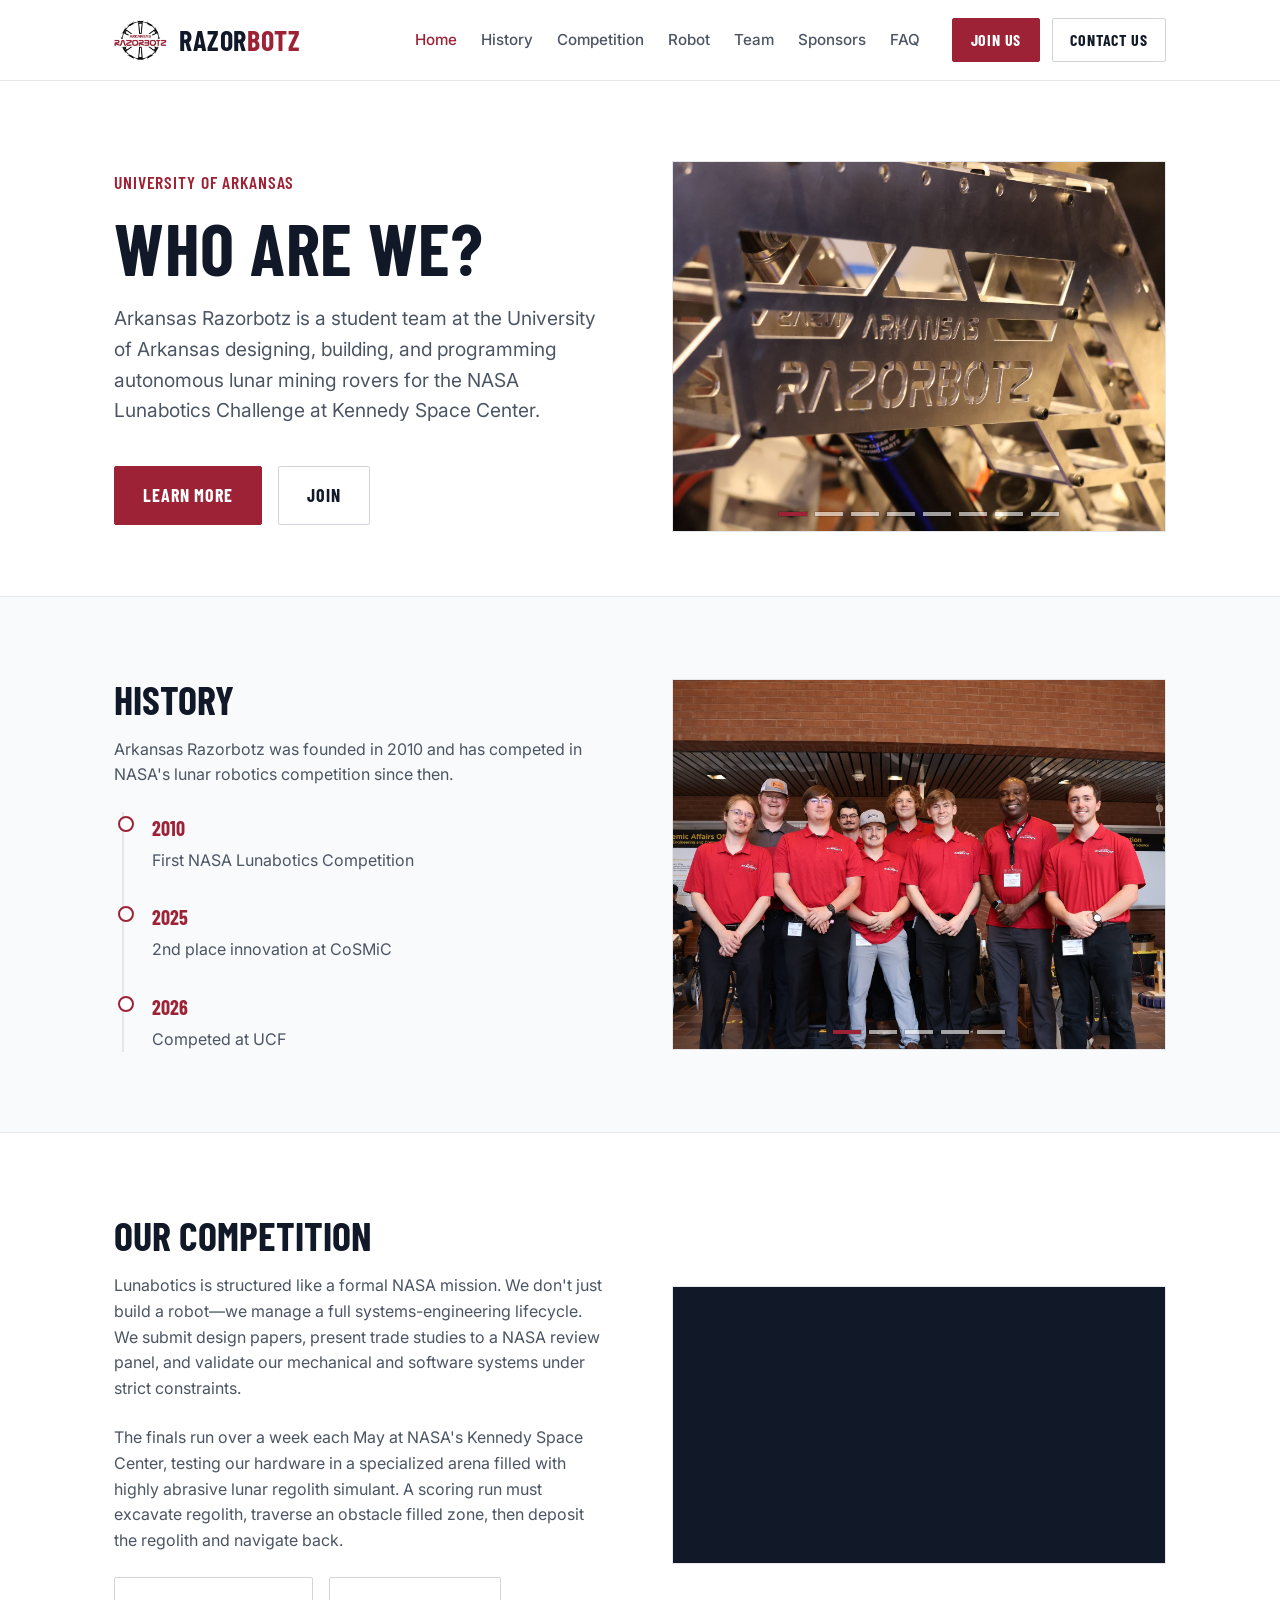
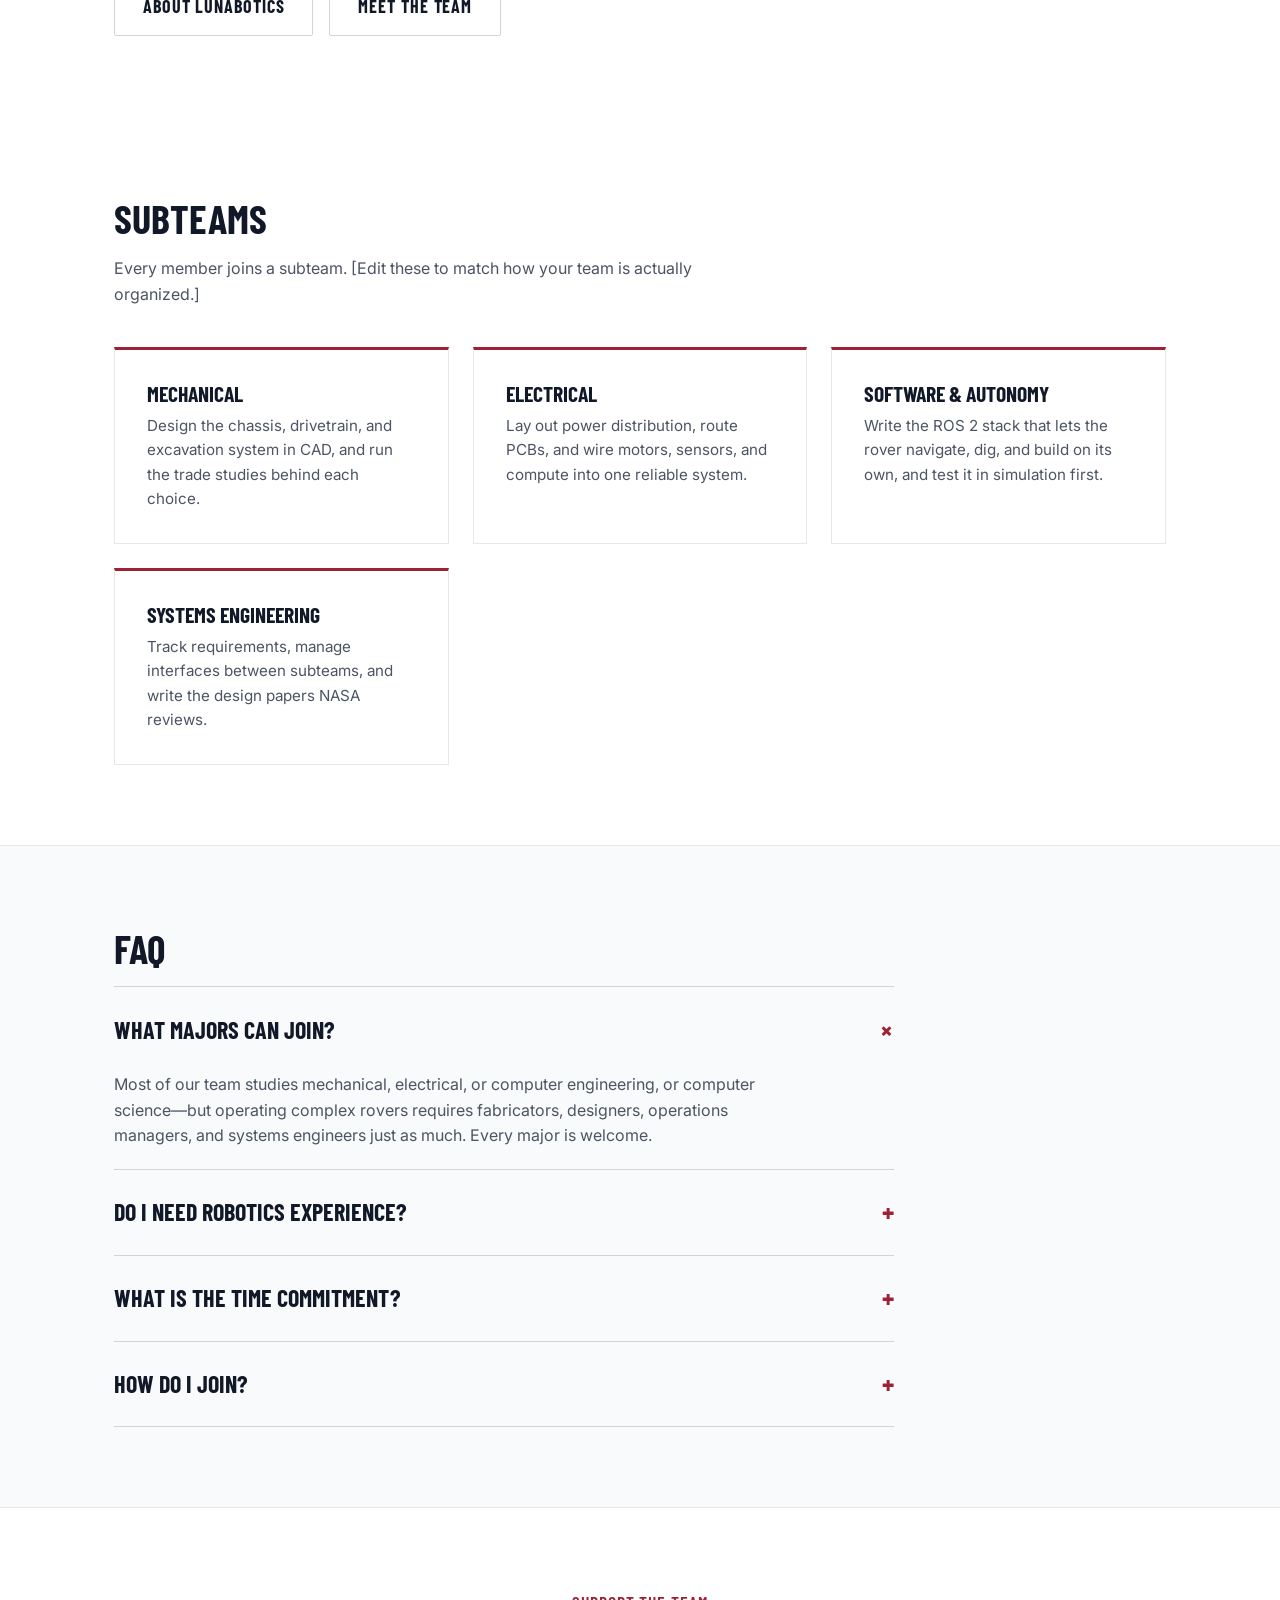
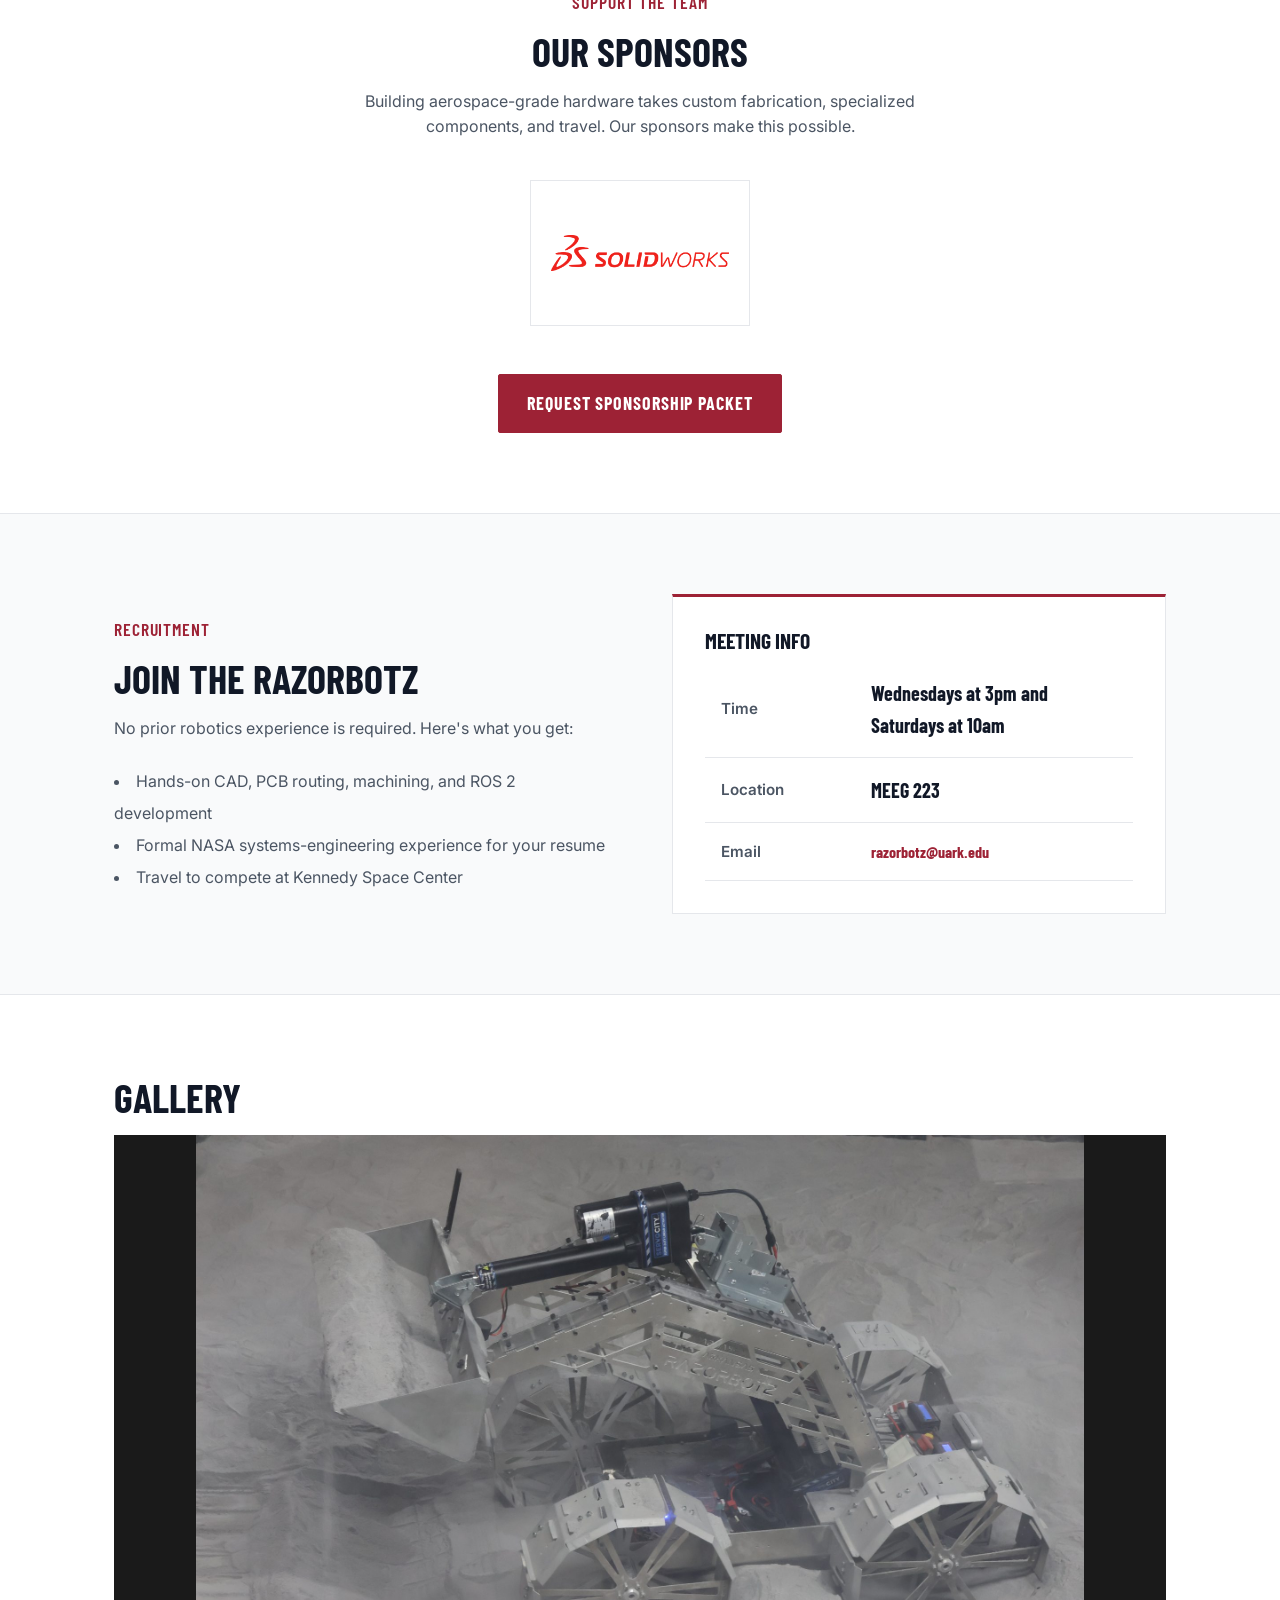
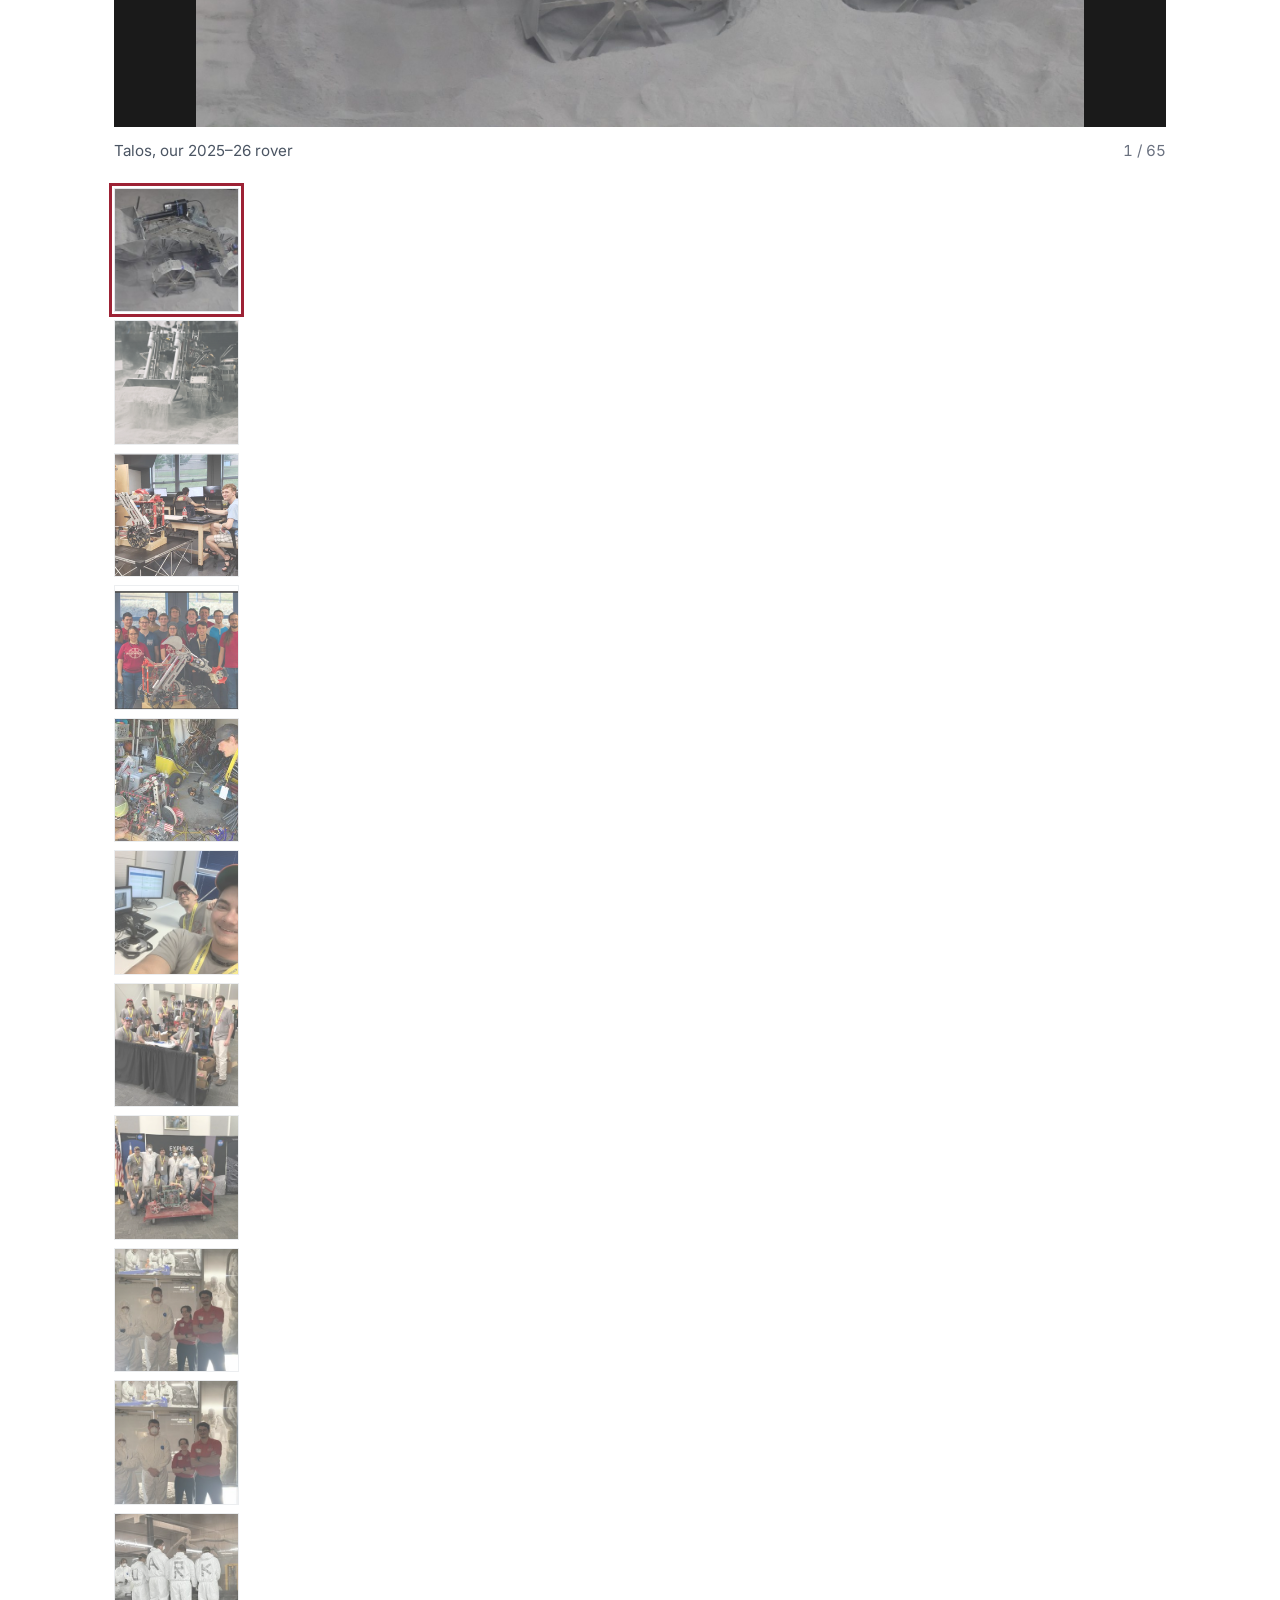
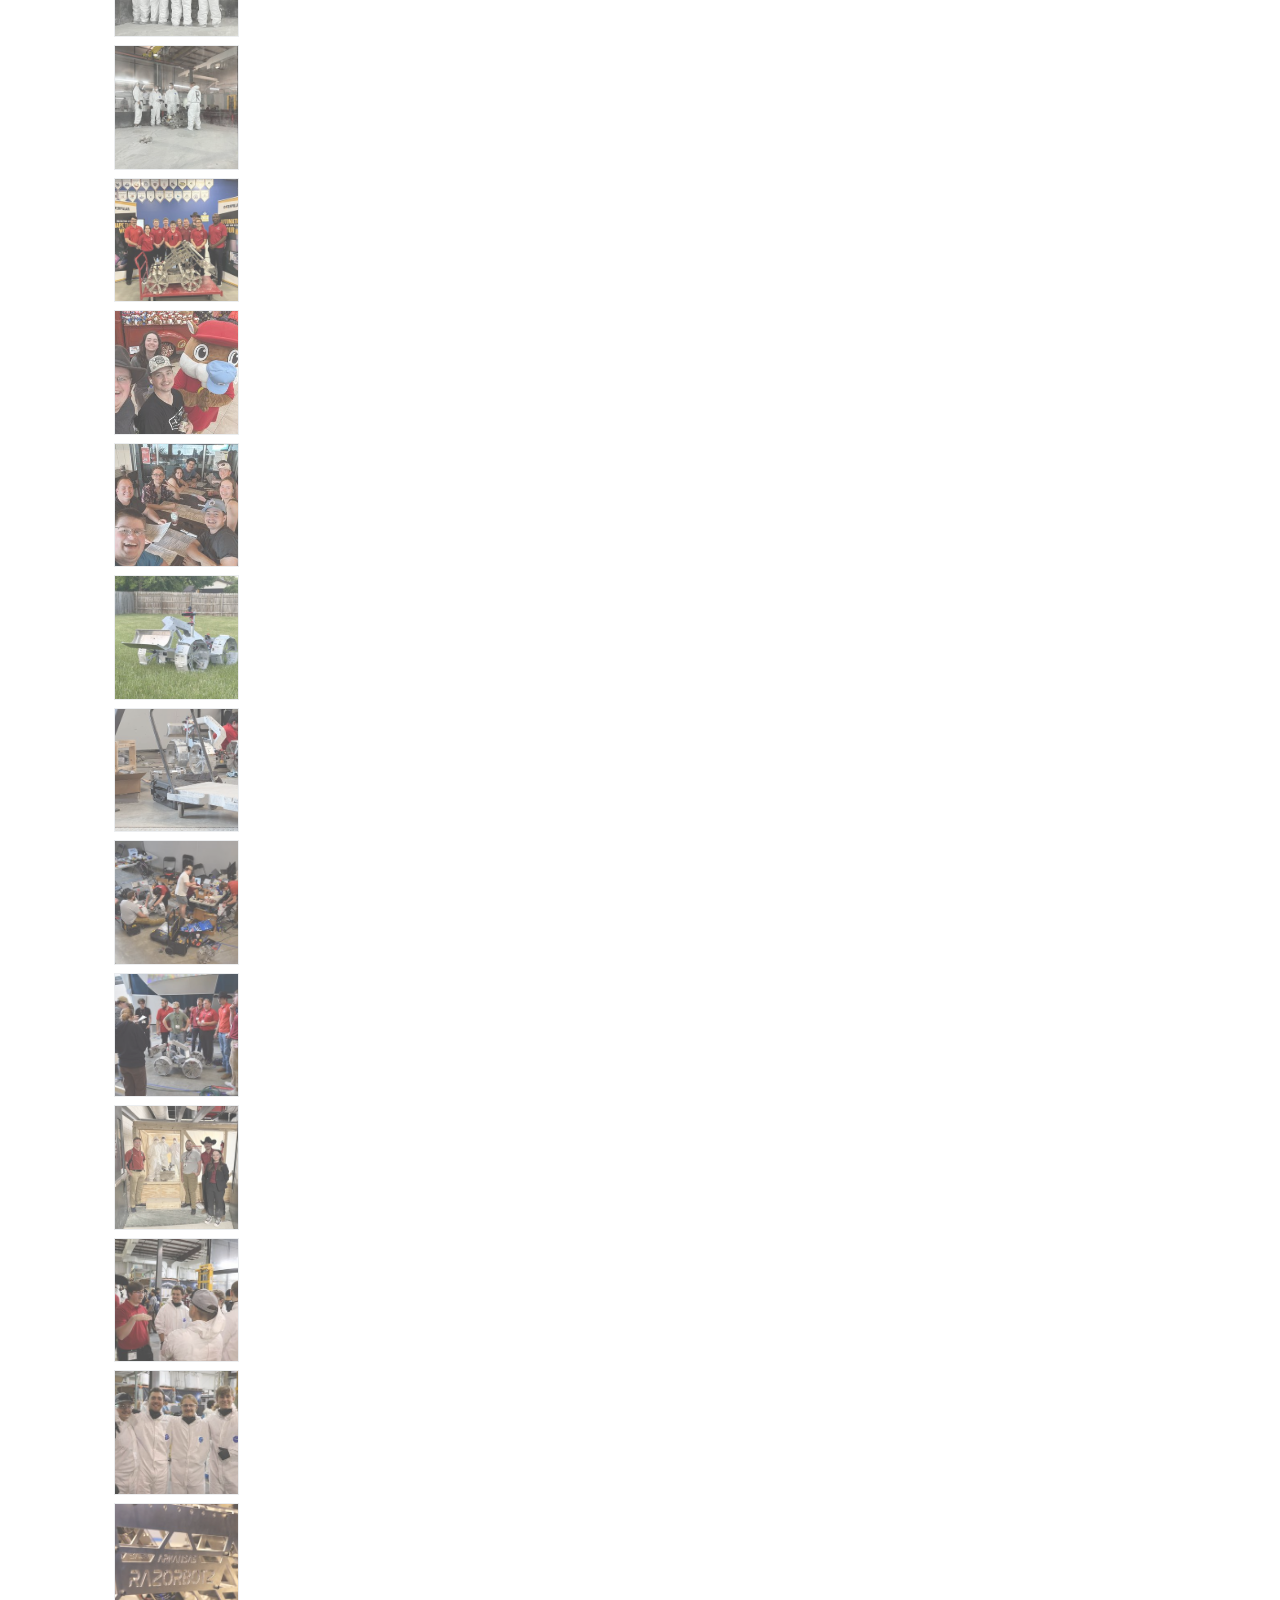
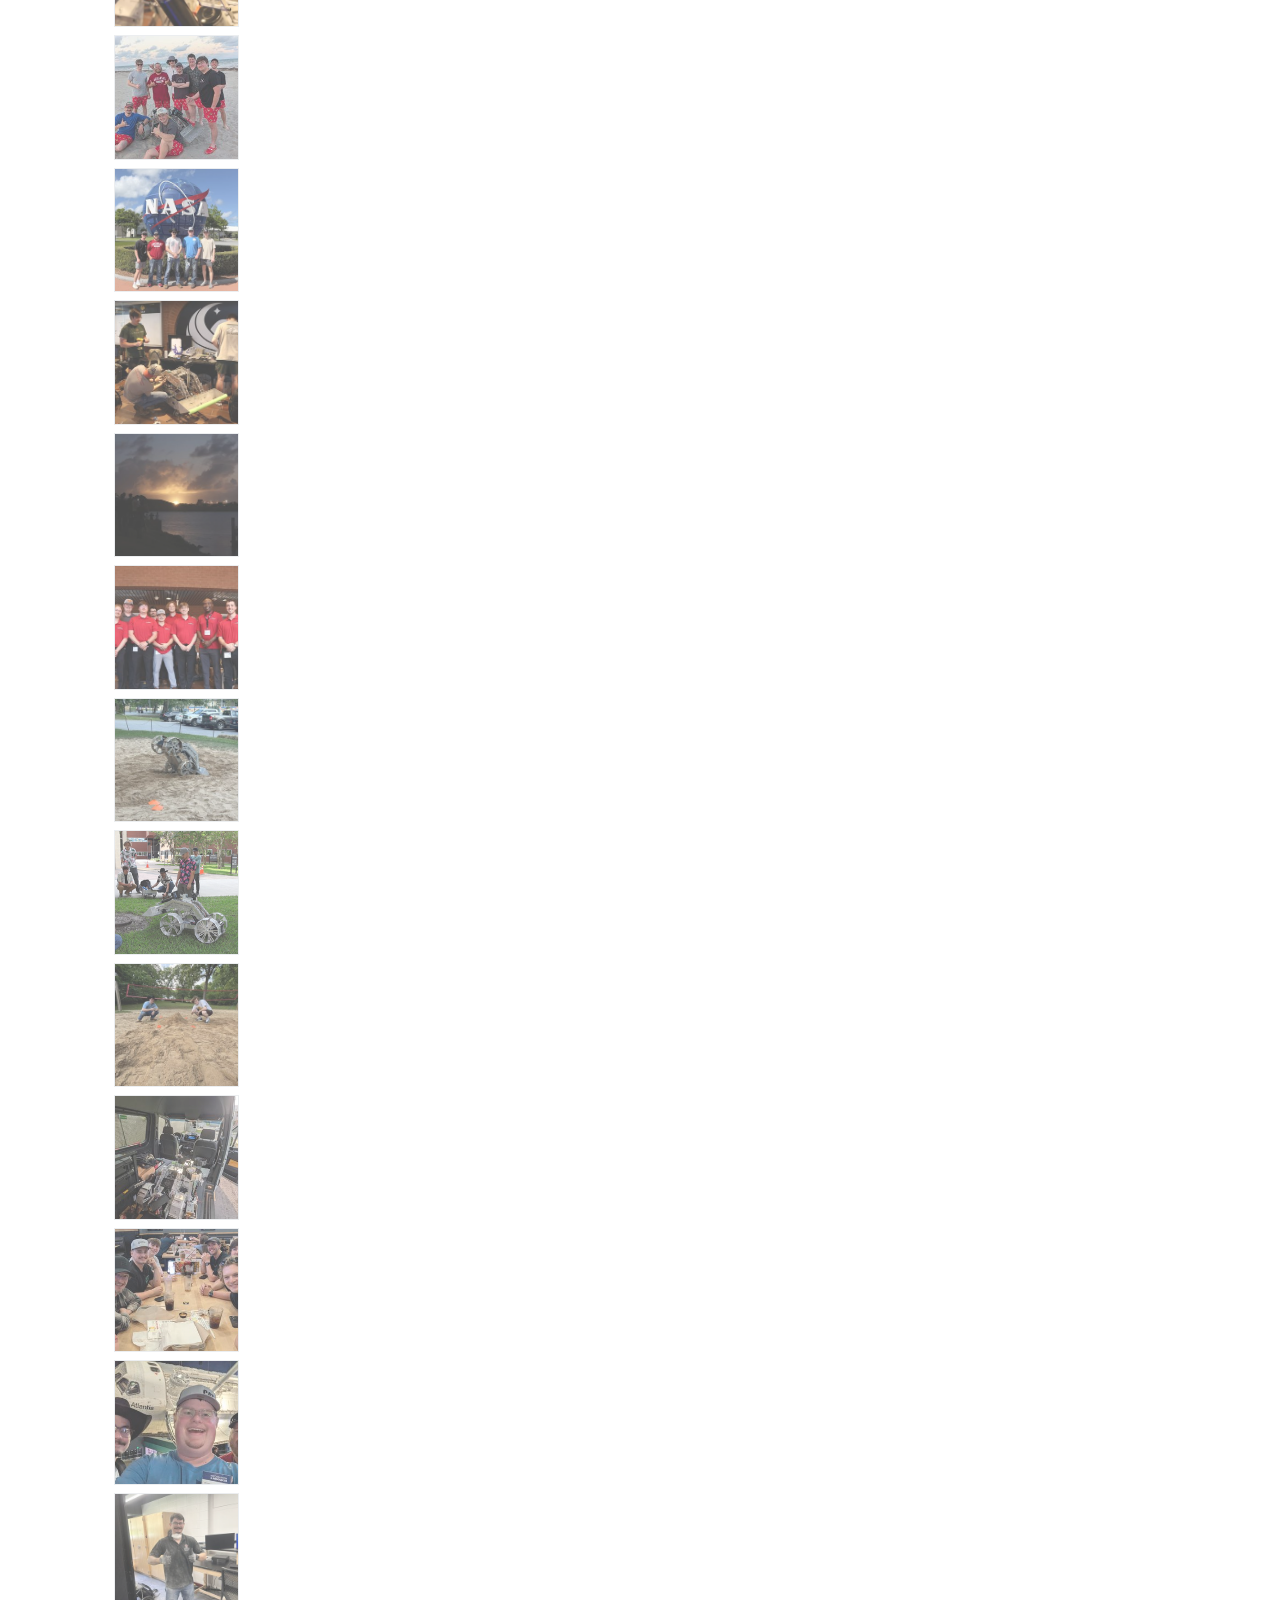
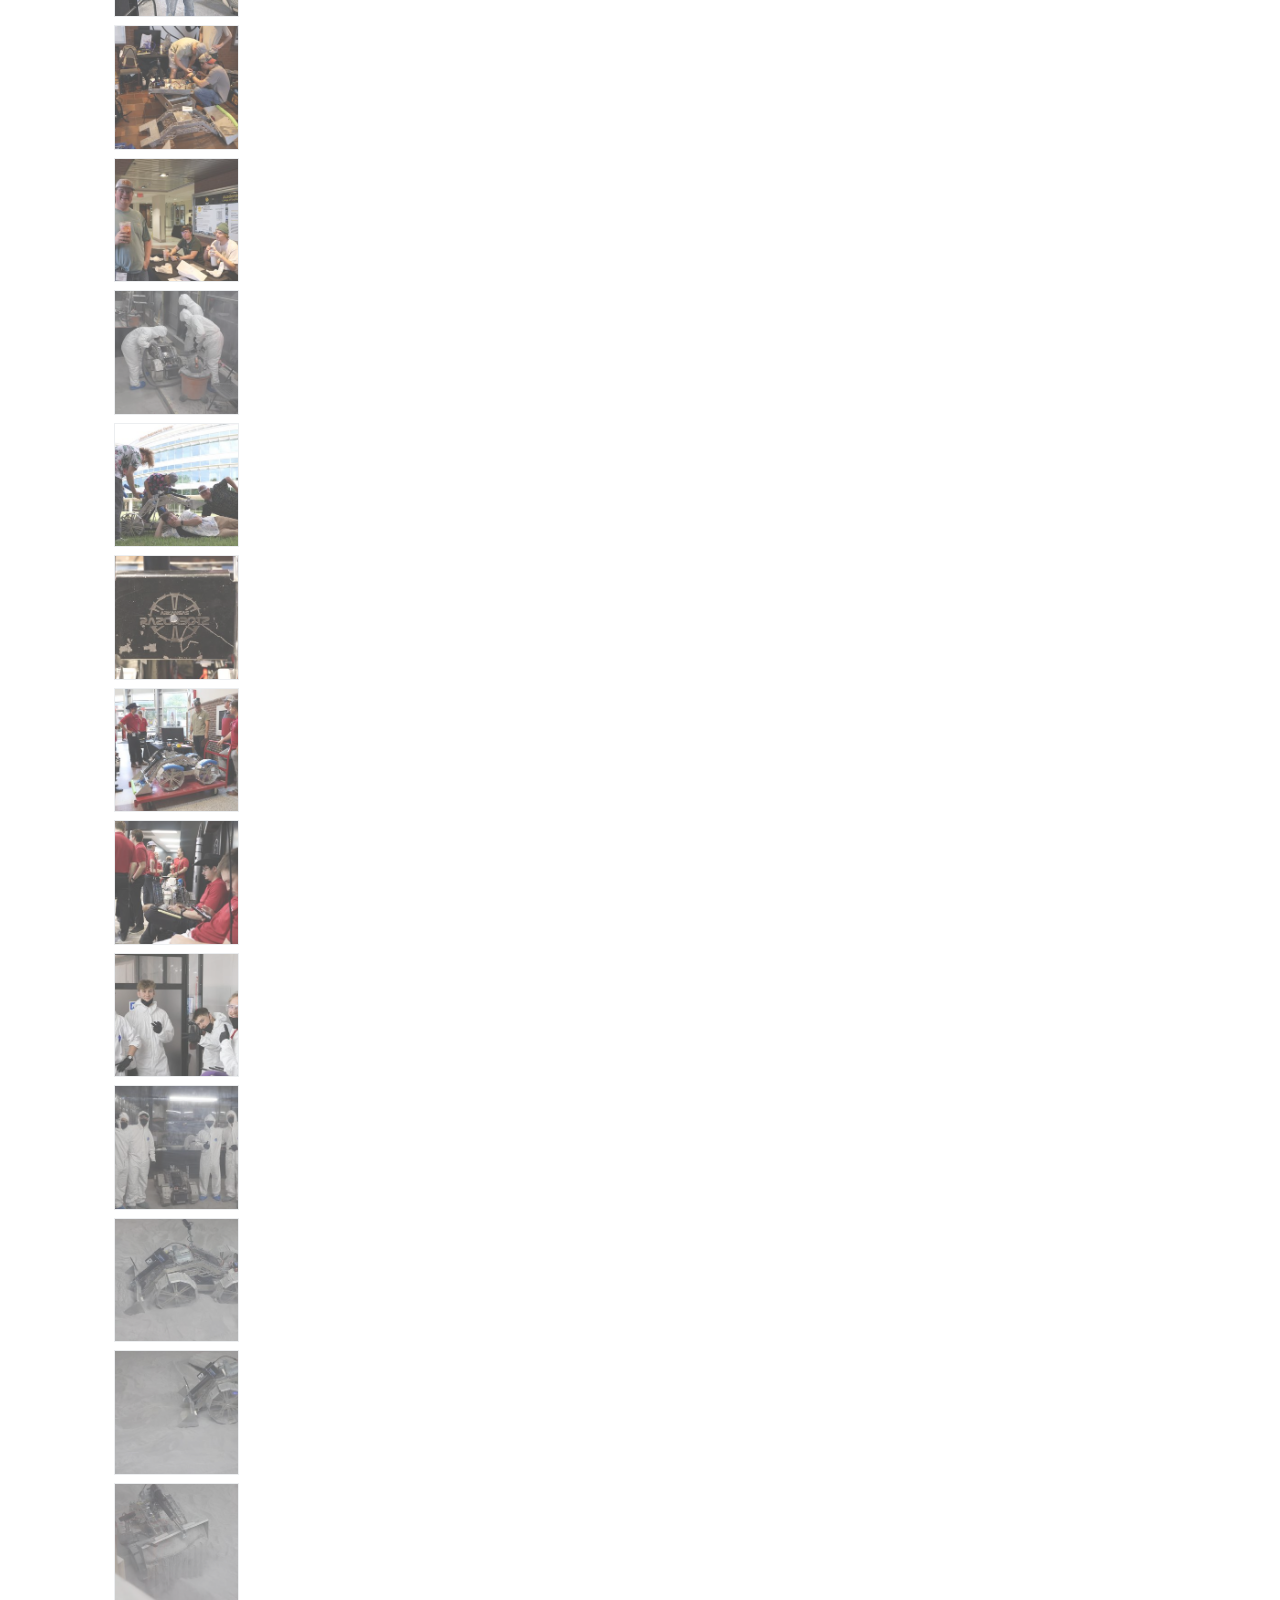
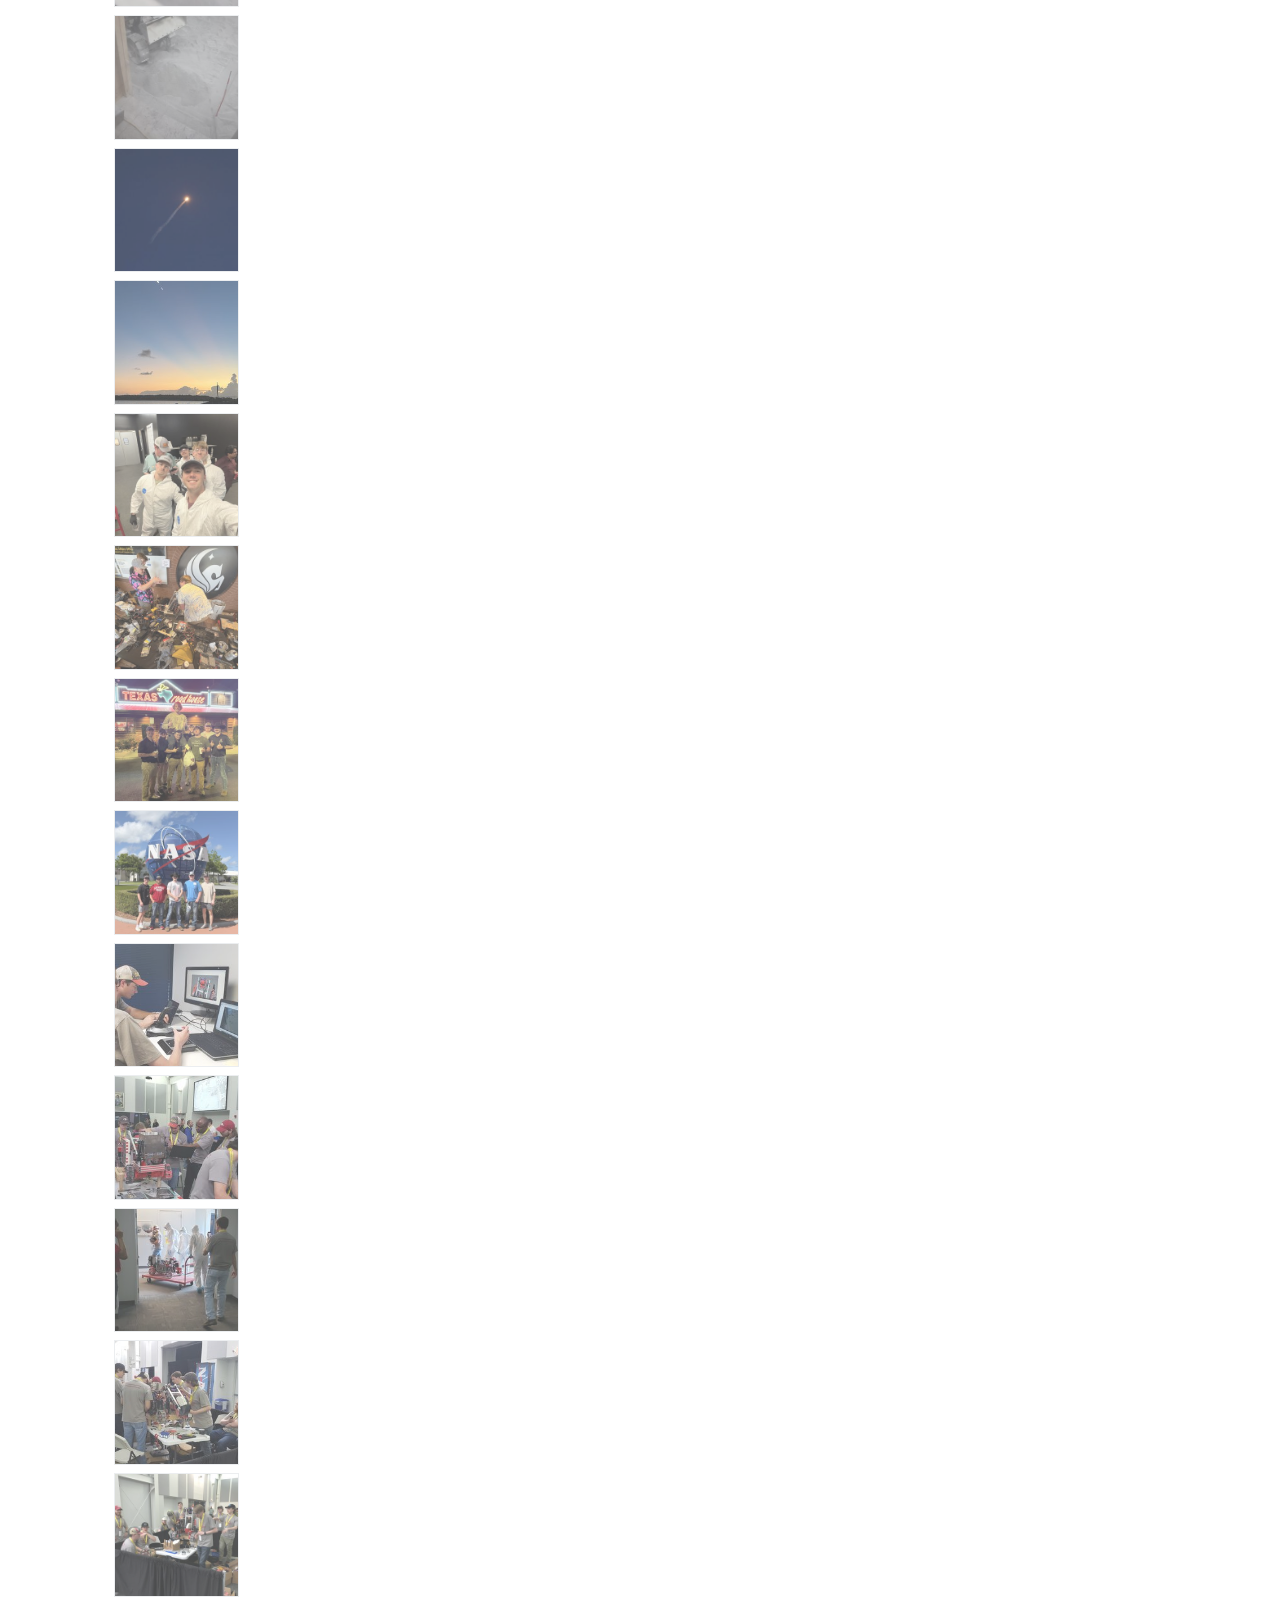
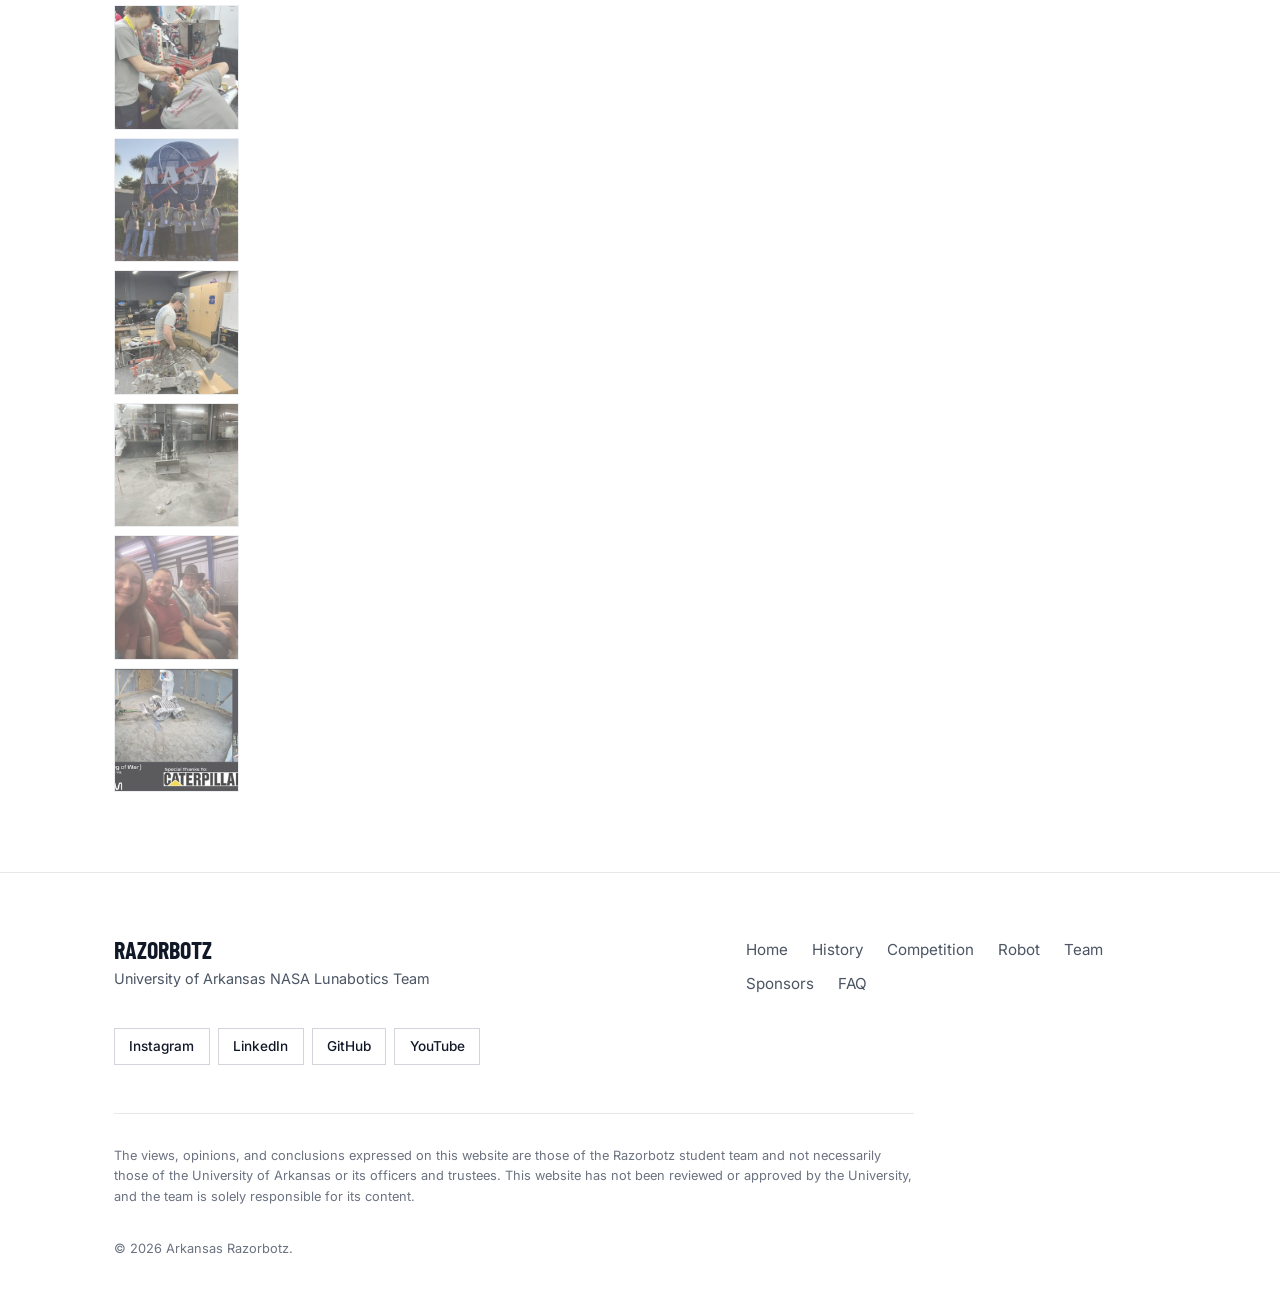
==== index.html @ 86e8f725 "Added rename_photos.py" ====
<!DOCTYPE html>
<html lang="en">
<head>
  <meta charset="UTF-8">
  <meta name="viewport" content="width=device-width, initial-scale=1.0">
  <title>Arkansas Razorbotz | NASA Lunabotics Team</title>
  <meta name="description" content="University of Arkansas student engineering team designing autonomous lunar mining robots for the NASA Lunabotics Challenge.">
  <link rel="preconnect" href="https://fonts.googleapis.com">
  <link rel="preconnect" href="https://fonts.gstatic.com" crossorigin>
  <link href="https://fonts.googleapis.com/css2?family=Inter:wght@400;500;600&family=Barlow+Condensed:wght@600;700&display=swap" rel="stylesheet">
  <link rel="stylesheet" href="styles.css">
</head>
<body>
  <div id="site-header"></div>

  <main>
    <section id="about" class="hero">
      <div class="container two-column">
        <div class="hero-content">
          <span class="eyebrow">University of Arkansas</span>
          <h1>Who Are We?</h1>
          <p class="lead">Arkansas Razorbotz is a student team at the University of Arkansas designing, building, and programming autonomous lunar mining rovers for the NASA Lunabotics Challenge at Kennedy Space Center.</p>
          <div class="button-group">
            <a href="#history" class="btn btn-primary">Learn More</a>
            <a href="#join" class="btn btn-outline">Join</a>
          </div>
        </div>
        <div class="carousel" data-carousel aria-roledescription="carousel" aria-label="Team history photos">
          <div class="carousel-track">
            <figure class="carousel-slide"><img src="assets/img/2026_Arm.JPG" alt="Talos, our 2025-26 rover"></figure>
            <figure class="carousel-slide"><img src="assets/img/Talos.JPG" alt="Talos, our 2025-26 rover"></figure>
            <figure class="carousel-slide"><img src="assets/img/Sierra_Mk1.PNG" alt="Sierra Mk1 rover"></figure>
            <figure class="carousel-slide"><img src="assets/img/2024_Team_Arena_2.jpg" alt="Team setting up the rover in the competition pit"></figure>
            <figure class="carousel-slide"><img src="assets/img/2022_NASA_Pits.JPG" alt="2022 team in the NASA robopits"></figure>
            <figure class="carousel-slide"><img src="assets/img/2026_Beach.jpg" alt="2026 team with robot on the beach"></figure>
            <figure class="carousel-slide"><img src="assets/img/2026_Pits.JPG" alt="2026 team with robot on the beach"></figure>
            <figure class="carousel-slide"><img src="assets/img/2026_Arena.JPG" alt="2026 team with robot on the beach"></figure>
          </div>
        </div>
      </div>
    </section>

    <!-- HISTORY (timeline + photo carousel) -->
    <section id="history" class="section bg-light">
      <div class="container two-column">
        <div>
          <h2 class="section-title">History</h2>
          <p>Arkansas Razorbotz was founded in 2010 and has competed in NASA's lunar robotics competition since then.</p>
          <div class="timeline">
            <div class="timeline-item">
              <span class="timeline-year">2010</span>
              <p>First NASA Lunabotics Competition</p>
            </div>
            <div class="timeline-item">
              <span class="timeline-year">2025</span>
              <p>2nd place innovation at CoSMiC</p>
            </div>
            <div class="timeline-item">
              <span class="timeline-year">2026</span>
              <p>Competed at UCF</p>
            </div>
          </div>
        </div>

        <div class="carousel" data-carousel aria-roledescription="carousel" aria-label="Team history photos">
          <div class="carousel-track">
            <figure class="carousel-slide"><img src="assets/img/2026_Team.JPG" alt="Team at Kennedy Space Center"></figure>
            <figure class="carousel-slide"><img src="assets/img/2025_Team.JPG" alt="2024 Team"></figure>
            <figure class="carousel-slide"><img src="assets/img/2024_Team.jpg" alt="2024 Team"></figure>
            <figure class="carousel-slide"><img src="assets/img/2022_Team.JPG" alt="2022 Team"></figure>
            <figure class="carousel-slide"><img src="assets/img/2019_Team.png" alt="2019 Team"></figure>
          </div>
        </div>
      </div>
    </section>

    <section id="competition" class="section">
      <div class="container two-column">
        <div>
          <h2 class="section-title">Our Competition</h2>
          <p>Lunabotics is structured like a formal NASA mission. We don't just build a robot—we manage a full systems-engineering lifecycle. We submit design papers, present trade studies to a NASA review panel, and validate our mechanical and software systems under strict constraints.</p>
          <p>The finals run over a week each May at NASA's Kennedy Space Center, testing our hardware in a specialized arena filled with highly abrasive lunar regolith simulant. A scoring run must excavate regolith, traverse an obstacle filled zone, then deposit the regolith and navigate back.</p>
          <div class="button-group">
            <a href="https://www.nasa.gov/learning-resources/lunabotics-challenge/" class="btn btn-outline" target="_blank" rel="noopener">About Lunabotics</a>
            <a href="team.html" class="btn btn-outline">Meet the Team</a>
          </div>
        </div>
          <div class="video-embed"><iframe width="1337" height="752" src="https://www.youtube.com/embed/yz_HrQ0lY8k?list=PLEdO1D87PaRg12RWjT38v-Yv5d9xw9Hot&start=10230" title="UCF Lunabotics Qualifiers 2026 Competition Runs (May 17th)" frameborder="0" allow="accelerometer; autoplay; clipboard-write; encrypted-media; gyroscope; picture-in-picture; web-share" referrerpolicy="strict-origin-when-cross-origin" allowfullscreen title="Razorbotz 2026 Competition Run"></iframe></div>
        </div>
      </div>
    </section>

    <!-- SUBTEAMS -->
    <section id="subteams" class="section">
      <div class="container">
        <h2 class="section-title">Subteams</h2>
        <p class="section-intro">Every member joins a subteam. [Edit these to match how your team is actually organized.]</p>
        <div class="grid-3">
          <div class="card">
            <h3 class="card-title">Mechanical</h3>
            <p>Design the chassis, drivetrain, and excavation system in CAD, and run the trade studies behind each choice.</p>
          </div>
          <div class="card">
            <h3 class="card-title">Electrical</h3>
            <p>Lay out power distribution, route PCBs, and wire motors, sensors, and compute into one reliable system.</p>
          </div>
          <div class="card">
            <h3 class="card-title">Software & Autonomy</h3>
            <p>Write the ROS 2 stack that lets the rover navigate, dig, and build on its own, and test it in simulation first.</p>
          </div>
          <div class="card">
            <h3 class="card-title">Systems Engineering</h3>
            <p>Track requirements, manage interfaces between subteams, and write the design papers NASA reviews.</p>
          </div>
        </div>
      </div>
    </section>

    <!-- FAQ -->
    <section id="faq" class="section bg-light">
      <div class="container">
        <h2 class="section-title">FAQ</h2>
        <div class="faq-list">
          <details class="faq-item" open>
            <summary>What majors can join?</summary>
            <p>Most of our team studies mechanical, electrical, or computer engineering, or computer science—but operating complex rovers requires fabricators, designers, operations managers, and systems engineers just as much. Every major is welcome.</p>
          </details>
          <details class="faq-item">
            <summary>Do I need robotics experience?</summary>
            <p>No prior robotics experience is required. If you have experience, you can start contributing right away. If not, the team is developing onboarding and training materials.</p>
          </details>
          <details class="faq-item">
            <summary>What is the time commitment?</summary>
            <p>Meetings last an average of four hours a week, but students often work more than that, especially during the weeks leading up to competition.</p>
          </details>
          <details class="faq-item">
            <summary>How do I join?</summary>
            <p>Come to a meeting—times and location are listed <a href="#join">below</a>—or email us at <a href="mailto:razorbotz@uark.edu">razorbotz@uark.edu</a>.</p>
          </details>
        </div>
      </div>
    </section>

    <!-- SPONSORS -->
    <section id="sponsors" class="section">
      <div class="container text-center">
        <span class="eyebrow">Support the Team</span>
        <h2 class="section-title">Our Sponsors</h2>
        <p class="section-intro centered">Building aerospace-grade hardware takes custom fabrication, specialized components, and travel. Our sponsors make this possible.</p>

        <div class="sponsor-grid">
          <a class="sponsor-logo" href="https://www.solidworks.com/" target="_blank" rel="noopener">
            <img src="assets/img/SP_SolidWorks.png" alt="SolidWorks">
          </a>
          <!--<div class="sponsor-logo sponsor-empty">Your logo here</div>-->
        </div>

        <a href="mailto:razorbotz@uark.edu?subject=Razorbotz%20Sponsorship" class="btn btn-primary">Request Sponsorship Packet</a>
      </div>
    </section>

    <!-- JOIN -->
    <section id="join" class="section bg-light">
      <div class="container two-column">
        <div>
          <span class="eyebrow">Recruitment</span>
          <h2 class="section-title">Join the Razorbotz</h2>
          <p>No prior robotics experience is required. Here's what you get:</p>
          <ul class="plain-list">
            <li>Hands-on CAD, PCB routing, machining, and ROS 2 development</li>
            <li>Formal NASA systems-engineering experience for your resume</li>
            <li>Travel to compete at Kennedy Space Center</li>
          </ul>
        </div>
        <div class="card">
          <h3 class="card-title">Meeting Info</h3>
          <table class="spec-table flush">
            <tr><th>Time</th><td>Wednesdays at 3pm and Saturdays at 10am</td></tr>
            <tr><th>Location</th><td>MEEG 223</td></tr>
            <tr><th>Email</th><td class="small"><a href="mailto:razorbotz@uark.edu">razorbotz@uark.edu</a></td></tr>
          </table>
        </div>
      </div>
    </section>

    <!-- PHOTO GALLERY -->
    <section id="gallery" class="section">
      <div class="container">
        <h2 class="section-title">Gallery</h2>
        <div class="gallery" data-gallery data-thumbs="assets/img/thumbs/">
          <div class="gallery-grid">
            <div class="gallery-grid">
              <img src="assets/img/Talos.JPG" alt="Talos, our 2025–26 rover" loading="lazy">
              <img src="assets/img/Sierra_Mk1.PNG" alt="Sierra Mk1 rover" loading="lazy">

              <!-- 2019 -->
              <img src="assets/img/2019_Bot.png" alt="Our 2019 rover" loading="lazy">
              <img src="assets/img/2019_Team.png" alt="The 2019 team" loading="lazy">

              <!-- 2022 -->
              <img src="assets/img/2022_Garage.JPG" alt="Working on the rover in the garage, 2022" loading="lazy">
              <img src="assets/img/2022_MC.jpg" alt="Mission control, 2022" loading="lazy">
              <img src="assets/img/2022_NASA_Pits.JPG" alt="In the NASA pits, 2022" loading="lazy">
              <img src="assets/img/2022_Team.JPG" alt="The 2022 team" loading="lazy">

              <!-- 2024 -->
              <img src="assets/img/2024_Initial_Group.jpg" alt="The 2024 team at the start of the season" loading="lazy">
              <img src="assets/img/2024_Initial_Group_2.jpg" alt="Another early-season 2024 group photo" loading="lazy">
              <img src="assets/img/2024_Team_Arena.jpg" alt="The 2024 team at the competition arena" loading="lazy">
              <img src="assets/img/2024_Team_Arena_2.jpg" alt="The 2024 team beside the arena" loading="lazy">
              <img src="assets/img/2024_Team.jpg" alt="The 2024 team" loading="lazy">
              <img src="assets/img/PXL_20240510_223344284.jpg" alt="May 2024" loading="lazy">
              <img src="assets/img/PXL_20240514_162958861.jpg" alt="May 2024" loading="lazy">

              <!-- 2025 -->
              <img src="assets/img/2025_Backyard.jpg" alt="Backyard testing, 2025" loading="lazy">
              <img src="assets/img/2025_Pits.JPEG" alt="In the pits, 2025" loading="lazy">
              <img src="assets/img/2025_Pits_2.JPG" alt="Working in the pits, 2025" loading="lazy">
              <img src="assets/img/2025_Team_Pits.JPG" alt="The 2025 team in the pits" loading="lazy">
              <img src="assets/img/2025_Team.JPG" alt="The 2025 team" loading="lazy">

              <!-- 2026 -->
              <img src="assets/img/2026_Arena.JPG" alt="The rover in the arena, 2026" loading="lazy">
              <img src="assets/img/2026_Arena2.JPG" alt="A run in the arena, 2026" loading="lazy">
              <img src="assets/img/2026_Arm.JPG" alt="The rover's arm, 2026" loading="lazy">
              <img src="assets/img/2026_Beach.jpg" alt="The team at the beach, 2026" loading="lazy">
              <img src="assets/img/2026_NASA.JPG" alt="At NASA's Kennedy Space Center, 2026" loading="lazy">
              <img src="assets/img/2026_Pits.JPG" alt="In the pits, 2026" loading="lazy">
              <img src="assets/img/2026_Rocket.JPG" alt="With a rocket at Kennedy Space Center, 2026" loading="lazy">
              <img src="assets/img/2026_Team.JPG" alt="The 2026 team" loading="lazy">
              <img src="assets/img/2026_Testing.jpg" alt="Testing the rover, 2026" loading="lazy">
              <img src="assets/img/2026_Testing_2.png" alt="More rover testing, 2026" loading="lazy">
              <img src="assets/img/2026_Testing_Berm.JPG" alt="Testing berm construction, 2026" loading="lazy">
              <img src="assets/img/PXL_20260510_122459811.jpg" alt="May 2026" loading="lazy">
              <img src="assets/img/PXL_20260514_001316226.jpg" alt="May 2026" loading="lazy">
              <img src="assets/img/PXL_20260520_185234103.jpg" alt="May 2026" loading="lazy">

              <img src="assets/img/Lab_Cleanup.jpg" alt="Lab cleanup day" loading="lazy">

              <!-- Unsorted: replace "Razorbotz photo" with a real caption, and move each
                  photo into its year above (the alt text is shown as the caption) -->
              <img src="assets/img/2026_Pits_2.JPG" alt="Razorbotz photo" loading="lazy">
              <img src="assets/img/IMG_1058.JPG" alt="Razorbotz photo" loading="lazy">
              <img src="assets/img/IMG_1179.JPG" alt="Razorbotz photo" loading="lazy">
              <img src="assets/img/IMG_1520.JPG" alt="Razorbotz photo" loading="lazy">
              <img src="assets/img/IMG_1527.JPG" alt="Razorbotz photo" loading="lazy">
              <img src="assets/img/IMG_1536.JPG" alt="Razorbotz photo" loading="lazy">
              <img src="assets/img/IMG_1586.JPG" alt="Razorbotz photo" loading="lazy">
              <img src="assets/img/IMG_1642.JPG" alt="Razorbotz photo" loading="lazy">
              <img src="assets/img/IMG_1672.JPG" alt="Razorbotz photo" loading="lazy">
              <img src="assets/img/IMG_1700.JPG" alt="Razorbotz photo" loading="lazy">
              <img src="assets/img/IMG_1712.JPG" alt="Razorbotz photo" loading="lazy">
              <img src="assets/img/IMG_1735.JPG" alt="Razorbotz photo" loading="lazy">
              <img src="assets/img/IMG_1737.JPG" alt="Razorbotz photo" loading="lazy">
              <img src="assets/img/IMG_2397.JPG" alt="Razorbotz photo" loading="lazy">
              <img src="assets/img/IMG_3116.jpg" alt="Razorbotz photo" loading="lazy">
              <img src="assets/img/IMG_3196.JPG" alt="Razorbotz photo" loading="lazy">
              <img src="assets/img/IMG_3602.JPG" alt="Razorbotz photo" loading="lazy">
              <img src="assets/img/IMG_3917.JPG" alt="Razorbotz photo" loading="lazy">
              <img src="assets/img/IMG_4088.JPG" alt="Razorbotz photo" loading="lazy">
              <img src="assets/img/IMG_4091.JPG" alt="Razorbotz photo" loading="lazy">
              <img src="assets/img/IMG_4094.JPG" alt="Razorbotz photo" loading="lazy">
              <img src="assets/img/IMG_4095.JPG" alt="Razorbotz photo" loading="lazy">
              <img src="assets/img/IMG_4096.JPG" alt="Razorbotz photo" loading="lazy">
              <img src="assets/img/IMG_4099.JPG" alt="Razorbotz photo" loading="lazy">
              <img src="assets/img/IMG_4105.JPG" alt="Razorbotz photo" loading="lazy">
              <img src="assets/img/IMG_4106.JPG" alt="Razorbotz photo" loading="lazy">
              <img src="assets/img/IMG_4644.jpg" alt="Razorbotz photo" loading="lazy">
              <img src="assets/img/IMG_5291.jpg" alt="Razorbotz photo" loading="lazy">
              <img src="assets/img/IMG_5313.jpg" alt="Razorbotz photo" loading="lazy">
              <img src="assets/img/IMG_8655.PNG" alt="Razorbotz photo" loading="lazy">
            </div>
          </div>
        </div>
      </div>
    </section>
  </main>

  <div id="site-footer"></div>
  <script src="site.js"></script>
</body>
</html>
---- styles.css ----
/* ============================================================
   RAZORBOTZ — Minimal Light Theme
   ============================================================ */
:root {
  /* U of A Brand Colors */
  --cardinal: #9D2235;
  --cardinal-dark: #7a1a29;

  /* Grays & Neutrals */
  --text-main: #111827;
  --text-muted: #4b5563;
  --text-light: #6b7280;
  --bg-main: #ffffff;
  --bg-alt: #f9fafb;
  --border-light: #e5e7eb;
  --border-dark: #d1d5db;

  /* Layout */
  --container-width: 1100px;
  --nav-height: 80px;
  --transition: all 0.2s ease-in-out;
}

* { box-sizing: border-box; margin: 0; padding: 0; }

html { scroll-behavior: smooth; scroll-padding-top: calc(var(--nav-height) + 1rem); }
@media (prefers-reduced-motion: reduce) {
  html { scroll-behavior: auto; }
  *, *::before, *::after { transition: none !important; }
}

body {
  font-family: 'Inter', system-ui, sans-serif;
  color: var(--text-main);
  background-color: var(--bg-main);
  line-height: 1.6;
  -webkit-font-smoothing: antialiased;
}

img { max-width: 100%; display: block; }

.container {
  max-width: var(--container-width);
  margin: 0 auto;
  padding: 0 1.5rem;
}

:focus-visible { outline: 2px solid var(--cardinal); outline-offset: 3px; }

/* Typography */
h1, h2, h3, h4 {
  font-family: 'Barlow Condensed', sans-serif;
  text-transform: uppercase;
  font-weight: 700;
  line-height: 1.1;
  margin-bottom: 1rem;
  color: var(--text-main);
}

h1 { font-size: clamp(3rem, 8vw, 4.5rem); letter-spacing: 0.01em; }
h2 { font-size: 2.5rem; }
h3 { font-size: 1.5rem; }
p { margin-bottom: 1.5rem; color: var(--text-muted); }

a { color: var(--cardinal); text-decoration: none; transition: var(--transition); }
a:hover { color: var(--cardinal-dark); }

.eyebrow {
  display: block;
  font-family: 'Barlow Condensed', sans-serif;
  color: var(--cardinal);
  font-size: 1.1rem;
  font-weight: 600;
  margin-bottom: 0.75rem;
  text-transform: uppercase;
  letter-spacing: 0.05em;
}

.section-intro { max-width: 640px; margin-bottom: 2.5rem; }
.section-intro.centered { margin-left: auto; margin-right: auto; }

/* Buttons */
.btn {
  display: inline-flex;
  align-items: center;
  justify-content: center;
  padding: 0.875rem 1.75rem;
  font-family: 'Barlow Condensed', sans-serif;
  font-size: 1.125rem;
  font-weight: 700;
  text-transform: uppercase;
  letter-spacing: 0.05em;
  border-radius: 2px;
  cursor: pointer;
  transition: var(--transition);
}

.btn-sm { padding: 0.5rem 1.1rem; font-size: 1rem; }

.btn-primary { background: var(--cardinal); color: var(--bg-main); border: 1px solid var(--cardinal); }
.btn-primary:hover { background: var(--cardinal-dark); border-color: var(--cardinal-dark); color: var(--bg-main); }

.btn-outline { background: transparent; color: var(--text-main); border: 1px solid var(--border-dark); }
.btn-outline:hover { border-color: var(--text-main); color: var(--text-main); }

.button-group { display: flex; gap: 1rem; flex-wrap: wrap; }
.justify-center { justify-content: center; }
.mt-2 { margin-top: 2rem; }

/* Navigation */
.navbar {
  background: var(--bg-main);
  border-bottom: 1px solid var(--border-light);
  position: sticky;
  top: 0;
  z-index: 100;
}

.nav-container {
  display: flex;
  justify-content: space-between;
  align-items: center;
  height: var(--nav-height);
  gap: 1.5rem;
}

.nav-brand {
  display: flex;
  align-items: center;
  font-family: 'Barlow Condensed', sans-serif;
  font-size: 1.75rem;
  font-weight: 700;
  color: var(--text-main);
  text-transform: uppercase;
  letter-spacing: 0.02em;
  flex-shrink: 0;
}
.nav-brand:hover { color: var(--text-main); }
.nav-brand span { color: var(--cardinal); }
.nav-logo { height: 42px; width: auto; margin-right: 12px; }

.nav-menu { display: flex; align-items: center; gap: 2rem; }

.nav-links { display: flex; gap: 1.5rem; list-style: none; }
.nav-links a {
  font-weight: 500;
  color: var(--text-muted);
  font-size: 0.95rem;
}
.nav-links a:hover, .nav-links a.active { color: var(--cardinal); }

.nav-actions { display: flex; gap: 0.75rem; }

.nav-toggle {
  display: none;
  background: none;
  border: 0;
  width: 44px;
  height: 44px;
  padding: 10px;
  cursor: pointer;
  flex-direction: column;
  justify-content: space-between;
}
.nav-toggle span {
  display: block;
  height: 2px;
  background: var(--text-main);
  transition: var(--transition);
}
.nav-open .nav-toggle span:nth-child(1) { transform: translateY(10px) rotate(45deg); }
.nav-open .nav-toggle span:nth-child(2) { opacity: 0; }
.nav-open .nav-toggle span:nth-child(3) { transform: translateY(-10px) rotate(-45deg); }

/* Hero / Who Are We */
.hero {
  background-color: var(--bg-main);
  padding: 5rem 0 4rem;
}

.hero-content { max-width: 560px; }

.hero .lead {
  font-size: 1.2rem;
  color: var(--text-muted);
  margin-bottom: 2.5rem;
}

/* Standard Sections */
.section { padding: 5rem 0; }
.bg-light { background-color: var(--bg-alt); border-top: 1px solid var(--border-light); border-bottom: 1px solid var(--border-light); }
.text-center { text-align: center; }

/* Layout Grids */
.two-column { display: grid; grid-template-columns: 1fr 1fr; gap: 4rem; align-items: center; }
.grid-3 { display: grid; grid-template-columns: repeat(auto-fit, minmax(280px, 1fr)); gap: 1.5rem; }

/* Cards */
.card {
  background: var(--bg-main);
  padding: 2rem;
  border: 1px solid var(--border-light);
  border-top: 3px solid var(--cardinal);
}
.card-title { font-size: 1.35rem; margin-bottom: 0.5rem; }
.card p { margin-bottom: 0; font-size: 0.95rem; }

/* Carousel */
.carousel {
  position: relative;
  aspect-ratio: 4 / 3;
  overflow: hidden;
  background: var(--bg-alt);
  border: 1px solid var(--border-light);
}
.carousel-track {
  display: flex;
  height: 100%;
  transition: transform 0.4s ease;
  will-change: transform;
}
.carousel-slide { position: relative; flex: 0 0 100%; height: 100%; }

/* Spinner while a slide's photo is still downloading */
.carousel-slide.loading::after {
  content: "";
  position: absolute;
  top: 50%;
  left: 50%;
  width: 32px;
  height: 32px;
  margin: -16px 0 0 -16px;
  border: 3px solid rgba(255, 255, 255, 0.25);
  border-top-color: var(--cardinal);
  border-radius: 50%;
  animation: spin 0.8s linear infinite;
}
@keyframes spin { to { transform: rotate(360deg); } }
.carousel-slide img { width: 100%; height: 100%; object-fit: cover; }

.carousel-btn {
  position: absolute;
  top: 50%;
  transform: translateY(-50%);
  width: 44px;
  height: 44px;
  border: 0;
  background: rgba(255, 255, 255, 0.85);
  color: var(--text-main);
  font-size: 1.75rem;
  line-height: 1;
  cursor: pointer;
  opacity: 0;
  transition: var(--transition);
}
.carousel-prev { left: 0.75rem; }
.carousel-next { right: 0.75rem; }
.carousel:hover .carousel-btn,
.carousel:focus-within .carousel-btn { opacity: 1; }
.carousel-btn:hover { background: var(--bg-main); color: var(--cardinal); }

.carousel-dots {
  position: absolute;
  bottom: 0.9rem;
  left: 0;
  right: 0;
  display: flex;
  justify-content: center;
  gap: 0.5rem;
}
.carousel-dots button {
  width: 28px;
  height: 4px;
  border: 0;
  background: rgba(255, 255, 255, 0.6);
  box-shadow: 0 0 0 1px rgba(0, 0, 0, 0.15);
  cursor: pointer;
}
.carousel-dots button.active { background: var(--cardinal); }

/* Touch devices: always show arrows */
@media (hover: none) { .carousel-btn { opacity: 1; } }

/* Photo frame + missing-image placeholder */
.photo-frame { border: 1px solid var(--border-light); background: var(--bg-alt); }
.photo-frame img { width: 100%; height: auto; }

.img-fallback {
  width: 100%;
  height: 100%;
  min-height: 200px;
  display: grid;
  place-items: center;
  padding: 1rem;
  text-align: center;
  background: var(--bg-alt);
  color: var(--text-light);
  font-family: 'Barlow Condensed', sans-serif;
  font-size: 1.1rem;
  text-transform: uppercase;
  letter-spacing: 0.05em;
}

/* Video */
.video-embed {
  position: relative;
  aspect-ratio: 16 / 9;
  background: var(--text-main);
  border: 1px solid var(--border-light);
}
.video-embed iframe { position: absolute; inset: 0; width: 100%; height: 100%; border: 0; }
.video-placeholder {
  display: grid;
  place-items: center;
  color: var(--border-dark);
  font-family: 'Barlow Condensed', sans-serif;
  font-size: 1.25rem;
  text-transform: uppercase;
  letter-spacing: 0.05em;
}

/* Timeline */
.timeline { border-left: 2px solid var(--border-light); padding-left: 1.75rem; margin-left: 0.5rem; }
.timeline-item { position: relative; padding-bottom: 1.75rem; }
.timeline-item:last-child { padding-bottom: 0; }
.timeline-item p { margin-bottom: 0; }
.timeline-item::before { content: ""; position: absolute; left: -2.15rem; top: 0.3rem; width: 12px; height: 12px; background: var(--bg-main); border: 2px solid var(--cardinal); border-radius: 50%; }
.timeline-year { font-family: 'Barlow Condensed', sans-serif; font-size: 1.25rem; font-weight: 700; color: var(--cardinal); margin-bottom: 0.25rem; display: block; }

/* FAQ */
.faq-list { max-width: 780px; border-top: 1px solid var(--border-dark); }
.faq-item { border-bottom: 1px solid var(--border-dark); }
.faq-item summary {
  list-style: none;
  cursor: pointer;
  display: flex;
  justify-content: space-between;
  align-items: center;
  gap: 1rem;
  padding: 1.25rem 0;
  font-family: 'Barlow Condensed', sans-serif;
  font-size: 1.5rem;
  font-weight: 700;
  text-transform: uppercase;
  color: var(--text-main);
}
.faq-item summary::-webkit-details-marker { display: none; }
.faq-item summary::after {
  content: "+";
  font-size: 1.75rem;
  color: var(--cardinal);
  transition: var(--transition);
}
.faq-item[open] summary::after { transform: rotate(45deg); }
.faq-item summary:hover { color: var(--cardinal); }
.faq-item p { padding-bottom: 1.25rem; margin-bottom: 0; max-width: 680px; }

/* Sponsors */
.sponsor-grid {
  display: grid;
  grid-template-columns: repeat(auto-fit, minmax(180px, 220px));
  justify-content: center;
  gap: 2rem;
  margin: 2.5rem 0 3rem;
}
.sponsor-logo {
  aspect-ratio: 3 / 2;
  display: grid;
  place-items: center;
  padding: 1.25rem;
  border: 1px solid var(--border-light);
  background: var(--bg-main);
}
.sponsor-logo img { max-height: 100%; width: 100%; object-fit: contain; }
a.sponsor-logo:hover { border-color: var(--border-dark); }
.sponsor-empty {
  border-style: dashed;
  color: var(--text-light);
  font-family: 'Barlow Condensed', sans-serif;
  text-transform: uppercase;
  letter-spacing: 0.05em;
}

/* Join */
.plain-list { list-style-position: inside; color: var(--text-muted); line-height: 2; }

/* Gallery: large viewer + thumbnail grid */
.gallery-viewer {
  aspect-ratio: 16 / 9;
  background: #1a1a1a;
  border: 0;
}
/* Show whole photos (no cropping) since they're mixed portrait/landscape */
.gallery-viewer .carousel-slide img { object-fit: contain; }
.gallery-viewer .img-fallback { background: #1a1a1a; color: var(--text-light); }
/* The thumbnails replace the dots here */
.gallery-viewer .carousel-dots { display: none; }

.gallery-caption {
  display: flex;
  justify-content: space-between;
  align-items: baseline;
  gap: 1rem;
  margin: 0.75rem 0 1.5rem;
  font-size: 0.95rem;
}
.gallery-count {
  flex-shrink: 0;
  color: var(--text-light);
  font-variant-numeric: tabular-nums;
}

.gallery-grid {
  display: grid;
  grid-template-columns: repeat(auto-fill, minmax(110px, 1fr));
  gap: 0.5rem;
}
.gallery-thumb {
  aspect-ratio: 1 / 1;
  padding: 0;
  border: 1px solid var(--border-light);
  background: var(--bg-alt);
  overflow: hidden;
  cursor: pointer;
  opacity: 0.7;
  transition: opacity 0.15s ease;
}
.gallery-thumb:hover { opacity: 1; }
.gallery-thumb.active { opacity: 1; outline: 3px solid var(--cardinal); outline-offset: 2px; }
.gallery-thumb img,
.gallery-thumb .img-fallback {
  width: 100%;
  height: 100%;
  min-height: 0;
  object-fit: cover;
  font-size: 0.75rem;
}

/* Spec Table */
.spec-table { width: 100%; border-collapse: collapse; margin-bottom: 2rem; }
.spec-table.flush { margin-bottom: 0; }
.spec-table th, .spec-table td { padding: 1rem; border-bottom: 1px solid var(--border-light); text-align: left; }
.spec-table th { font-weight: 600; color: var(--text-muted); width: 35%; font-size: 0.95rem; }
.spec-table td { font-family: 'Barlow Condensed', sans-serif; font-size: 1.25rem; font-weight: 700; color: var(--text-main); }
.spec-table td.small { font-size: 1rem; }

/* Footer */
.site-footer {
  background: var(--bg-main);
  color: var(--text-muted);
  padding: 4rem 0 2rem;
  border-top: 1px solid var(--border-light);
}
.footer-grid {
  display: flex;
  justify-content: space-between;
  flex-wrap: wrap;
  gap: 2rem;
  margin-bottom: 3rem;
}
.footer-brand h3 { margin-bottom: 0.25rem; }
.footer-brand p { font-size: 0.9rem; margin: 0; }

.footer-nav { display: flex; flex-wrap: wrap; gap: 0.5rem 1.5rem; list-style: none; max-width: 420px; }
.footer-nav a { color: var(--text-muted); font-size: 0.95rem; }
.footer-nav a:hover { color: var(--cardinal); }

.footer-social { display: flex; flex-wrap: wrap; gap: 0.5rem; list-style: none; align-self: flex-start; }
.footer-social a {
  display: inline-block;
  padding: 0.4rem 0.9rem;
  border: 1px solid var(--border-dark);
  color: var(--text-main);
  font-size: 0.85rem;
  font-weight: 500;
}
.footer-social a:hover { border-color: var(--cardinal); color: var(--cardinal); }

.footer-disclaimer {
  font-size: 0.8rem;
  color: var(--text-light);
  border-top: 1px solid var(--border-light);
  padding-top: 2rem;
  max-width: 800px;
}
.footer-disclaimer p { color: var(--text-light); margin-bottom: 0; }

/* Team Roster (used on team.html) */
.roster-grid { display: grid; grid-template-columns: repeat(auto-fill, minmax(200px, 1fr)); gap: 2rem; }
.member-card { text-align: center; }
.member-photo { width: 100%; aspect-ratio: 1/1; background: var(--bg-alt); border: 1px solid var(--border-light); border-radius: 4px; margin-bottom: 1.25rem; display: grid; place-items: center; color: var(--text-light); }
.member-name { font-family: 'Barlow Condensed', sans-serif; font-size: 1.35rem; font-weight: 700; margin-bottom: 0.15rem; color: var(--text-main); text-transform: uppercase; }
.member-role { color: var(--cardinal); font-size: 0.9rem; font-weight: 600; margin-bottom: 0.15rem; }
.member-major { color: var(--text-muted); font-size: 0.85rem; }

/* Responsive */
@media (max-width: 1000px) {
  .nav-toggle { display: flex; }
  .nav-menu {
    display: none;
    position: absolute;
    top: var(--nav-height);
    left: 0;
    right: 0;
    flex-direction: column;
    align-items: stretch;
    gap: 1.5rem;
    padding: 1.5rem;
    background: var(--bg-main);
    border-bottom: 1px solid var(--border-light);
  }
  .nav-open .nav-menu { display: flex; }
  .nav-links { flex-direction: column; gap: 0; }
  .nav-links a { display: block; padding: 0.75rem 0; font-size: 1.05rem; border-bottom: 1px solid var(--border-light); }
  .nav-actions .btn { flex: 1; }
}

@media (max-width: 768px) {
  .two-column { grid-template-columns: 1fr; gap: 2.5rem; }
  .hero { padding: 3rem 0; }
  .section { padding: 3.5rem 0; }
  h2 { font-size: 2.1rem; }
}

/* Kept from the previous stylesheet in case team.html uses them */
.grid-4 { display: grid; grid-template-columns: repeat(auto-fit, minmax(240px, 1fr)); gap: 2rem; margin-top: 3rem; }
.image-placeholder { background: var(--bg-alt); aspect-ratio: 4/3; display: flex; align-items: center; justify-content: center; color: var(--text-light); font-family: 'Barlow Condensed', sans-serif; text-transform: uppercase; letter-spacing: 0.05em; border: 1px solid var(--border-light); }
.link-arrow { font-weight: 600; display: inline-flex; align-items: center; color: var(--cardinal); }
.link-arrow:hover { transform: translateX(5px); color: var(--cardinal-dark); }
.cta-section { background: var(--bg-alt); padding: 6rem 0; border-top: 1px solid var(--border-light); }
.cta-section p { max-width: 600px; margin: 0 auto 2rem auto; }
.bg-main { background: var(--bg-main); }
/* Video slides in carousels */
.carousel-slide:has(video, iframe) { background: #000; }
.carousel-slide video,
.carousel-slide iframe { width: 100%; height: 100%; border: 0; display: block; object-fit: contain; }
/* On a video slide, move the dots to the top so they don't cover the player controls */
.carousel.on-video .carousel-dots { top: 0.9rem; bottom: auto; }
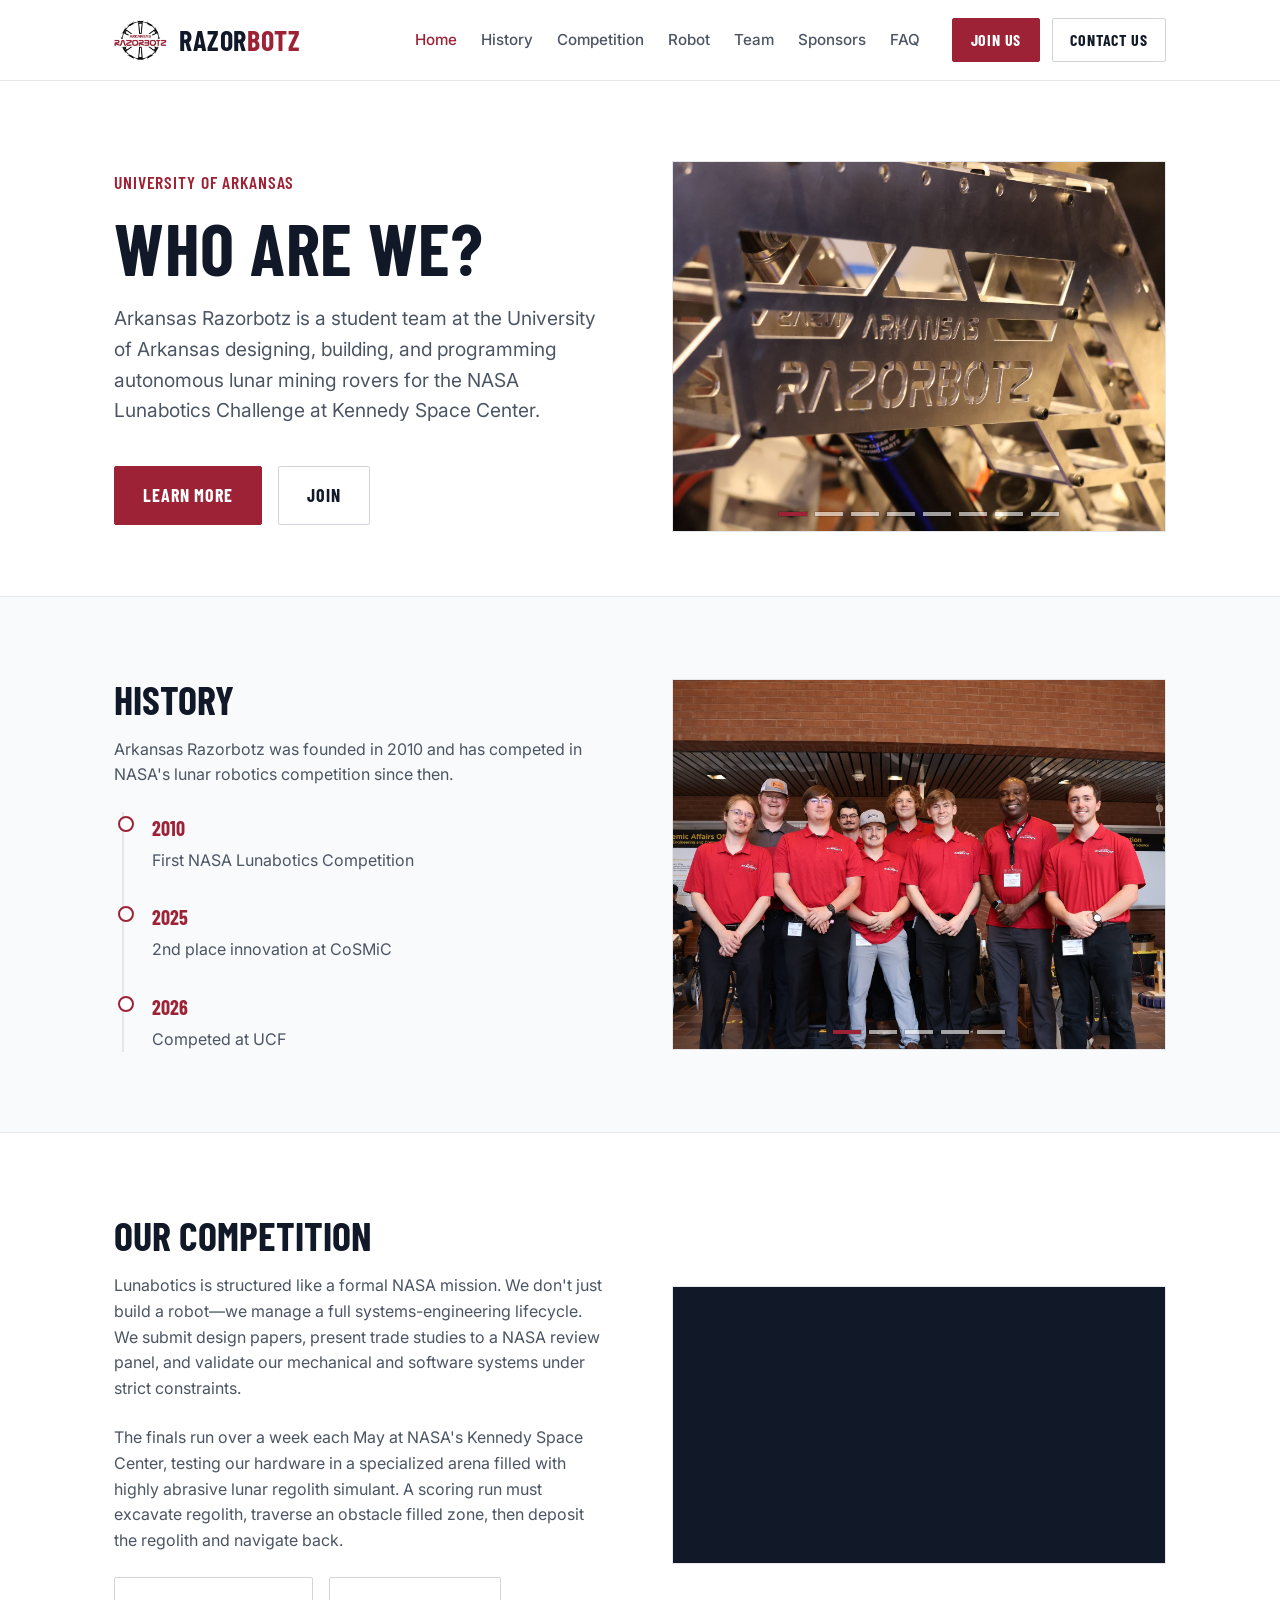
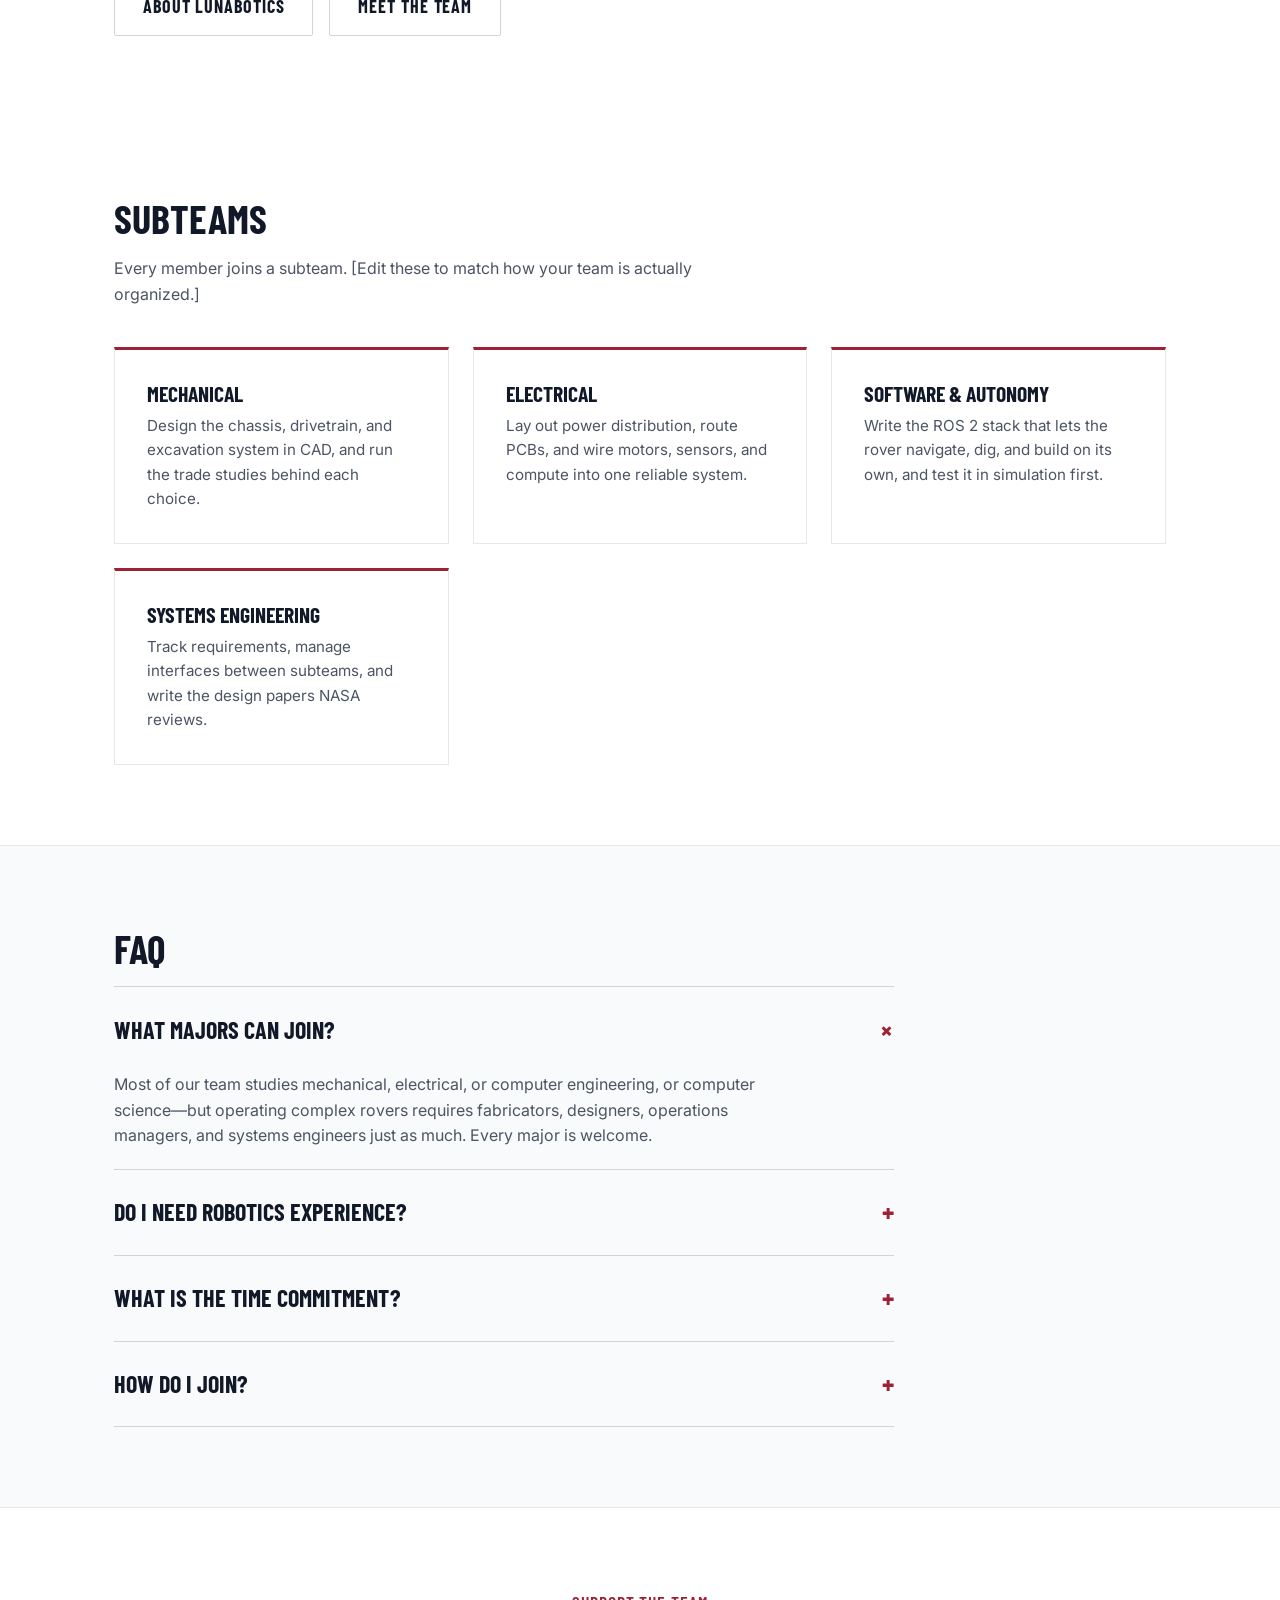
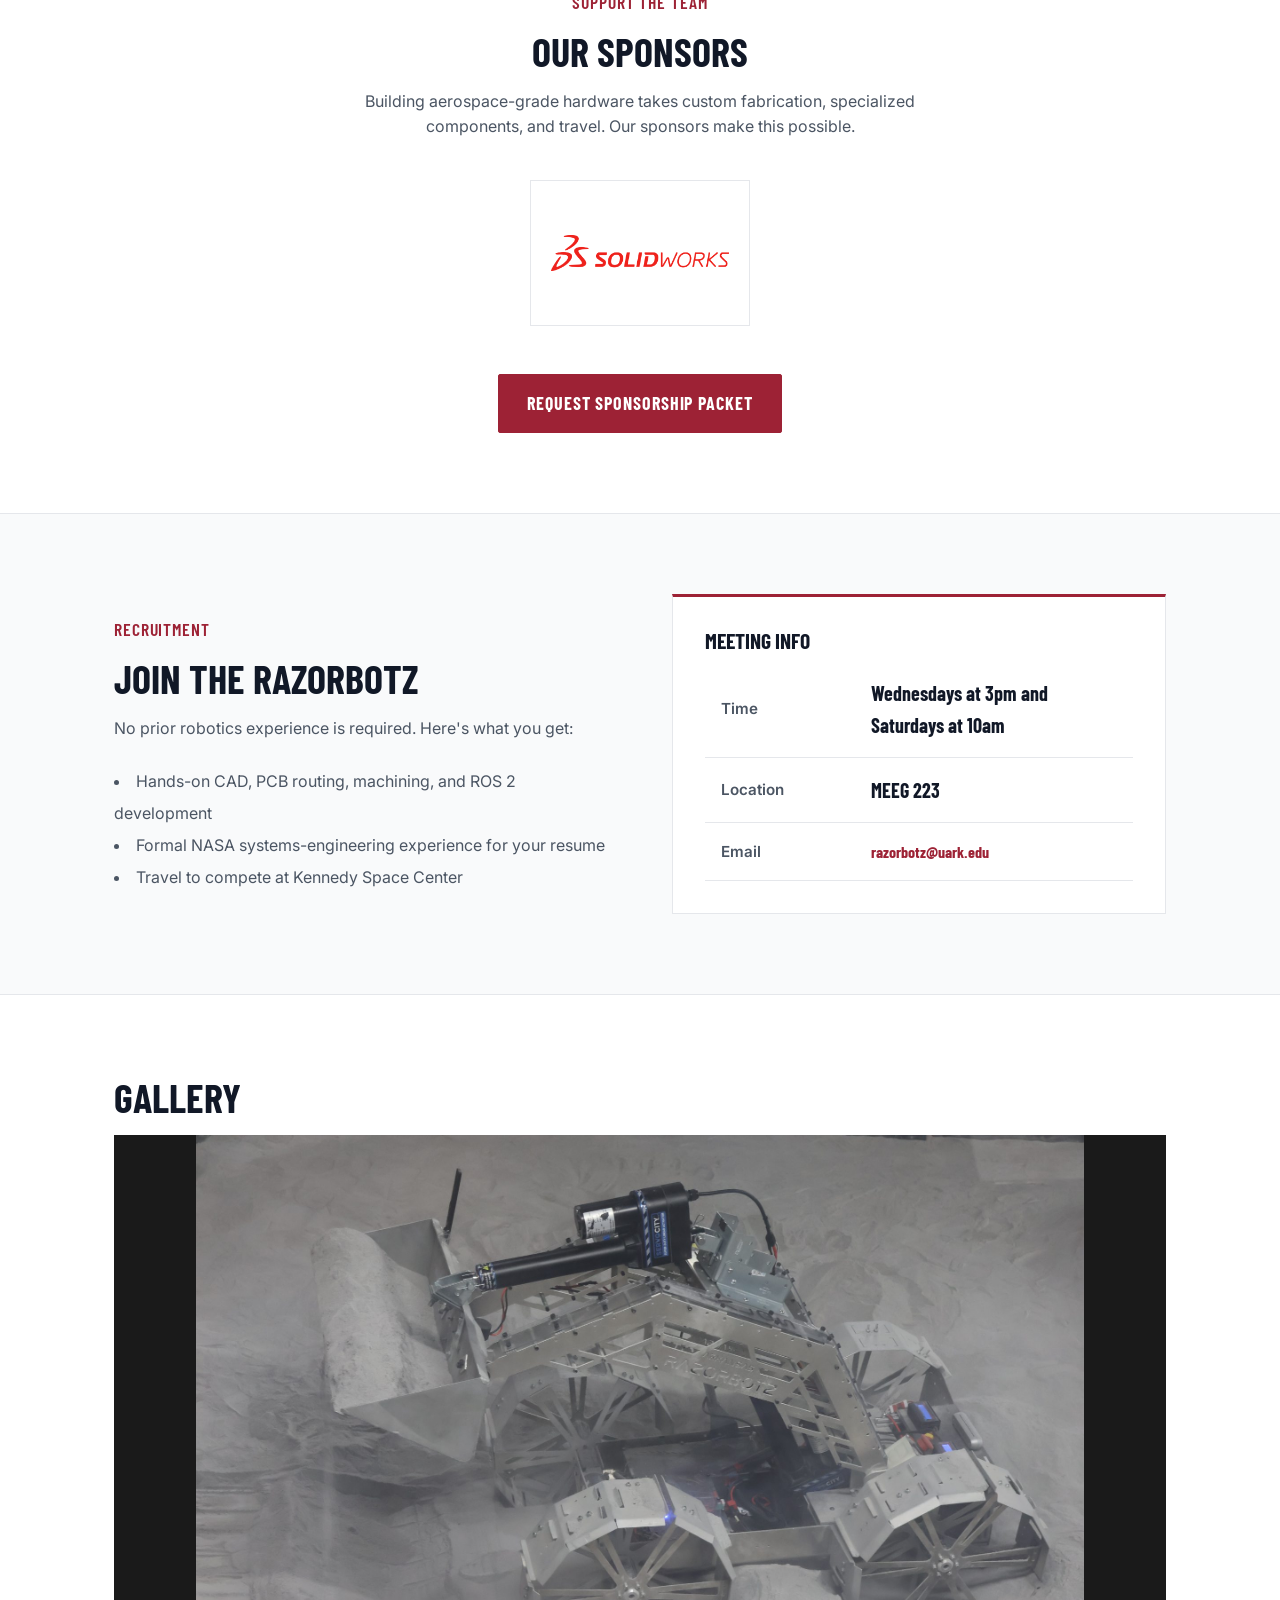
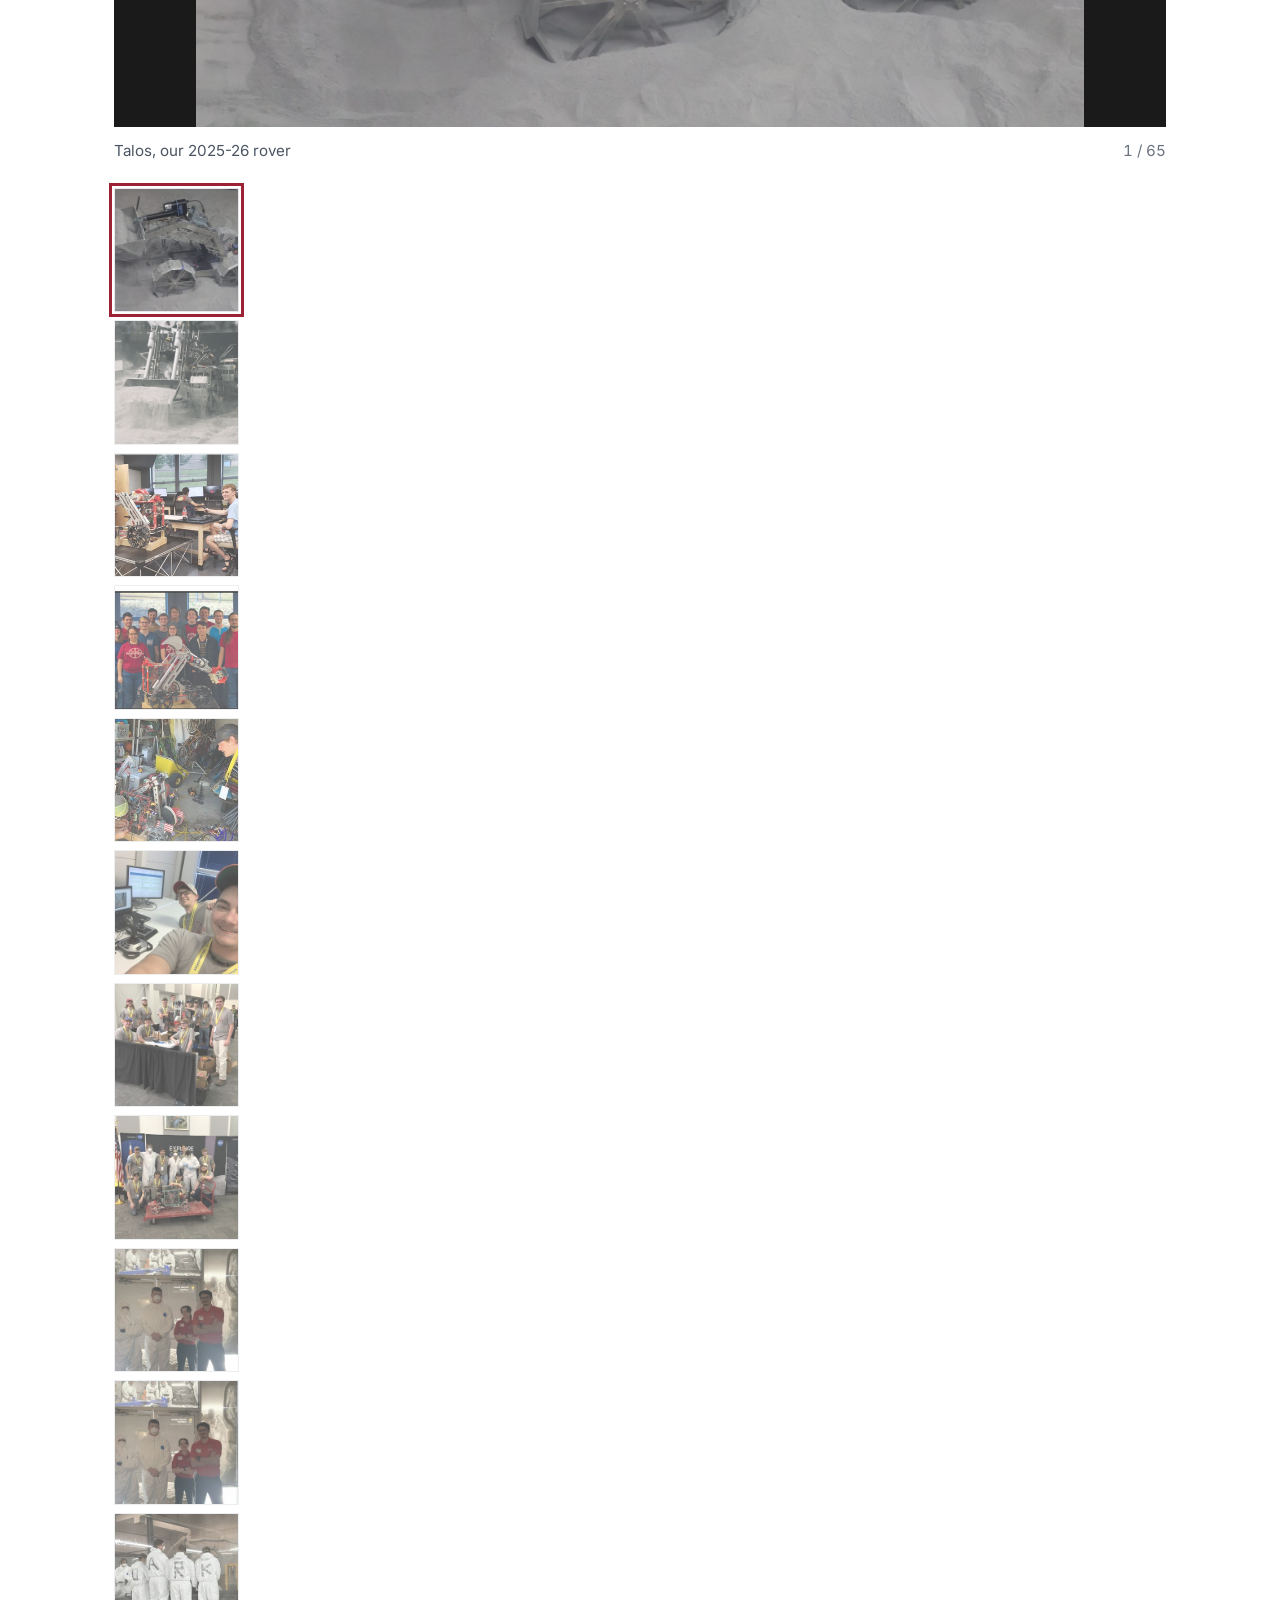
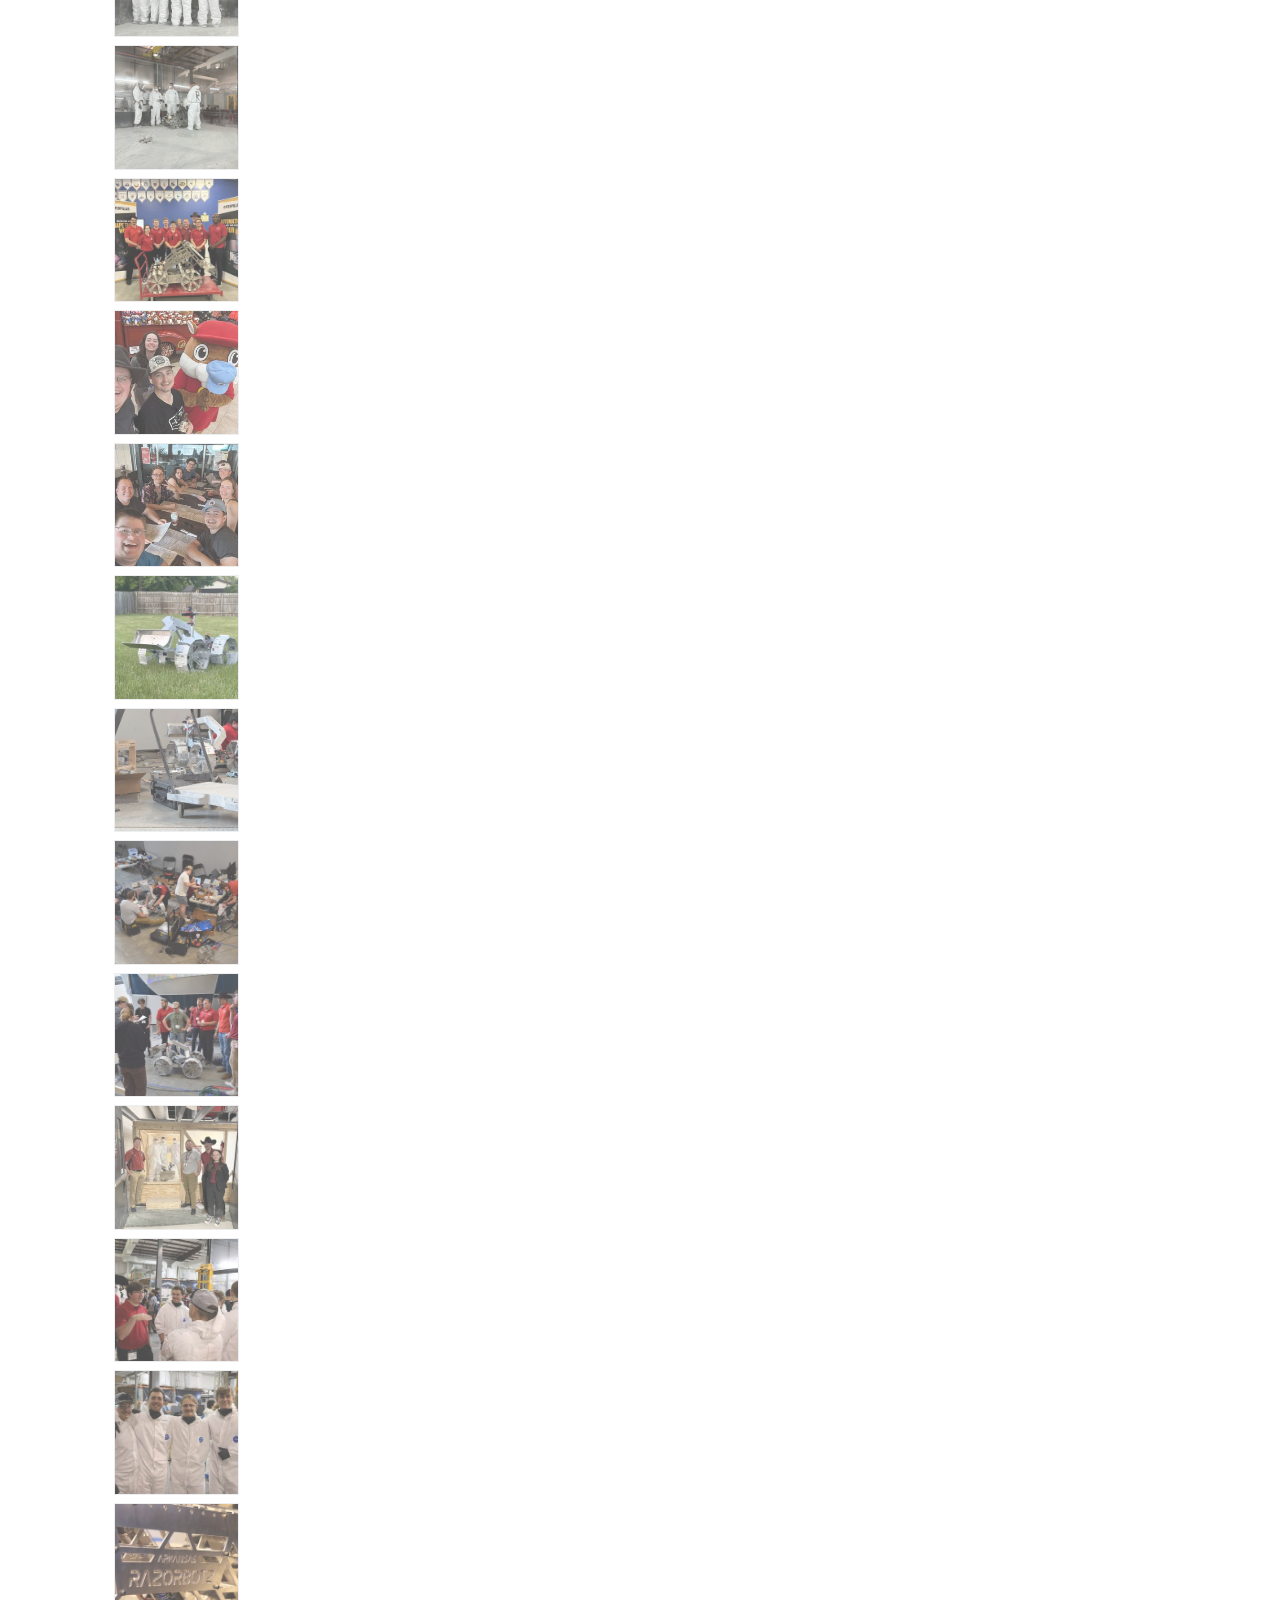
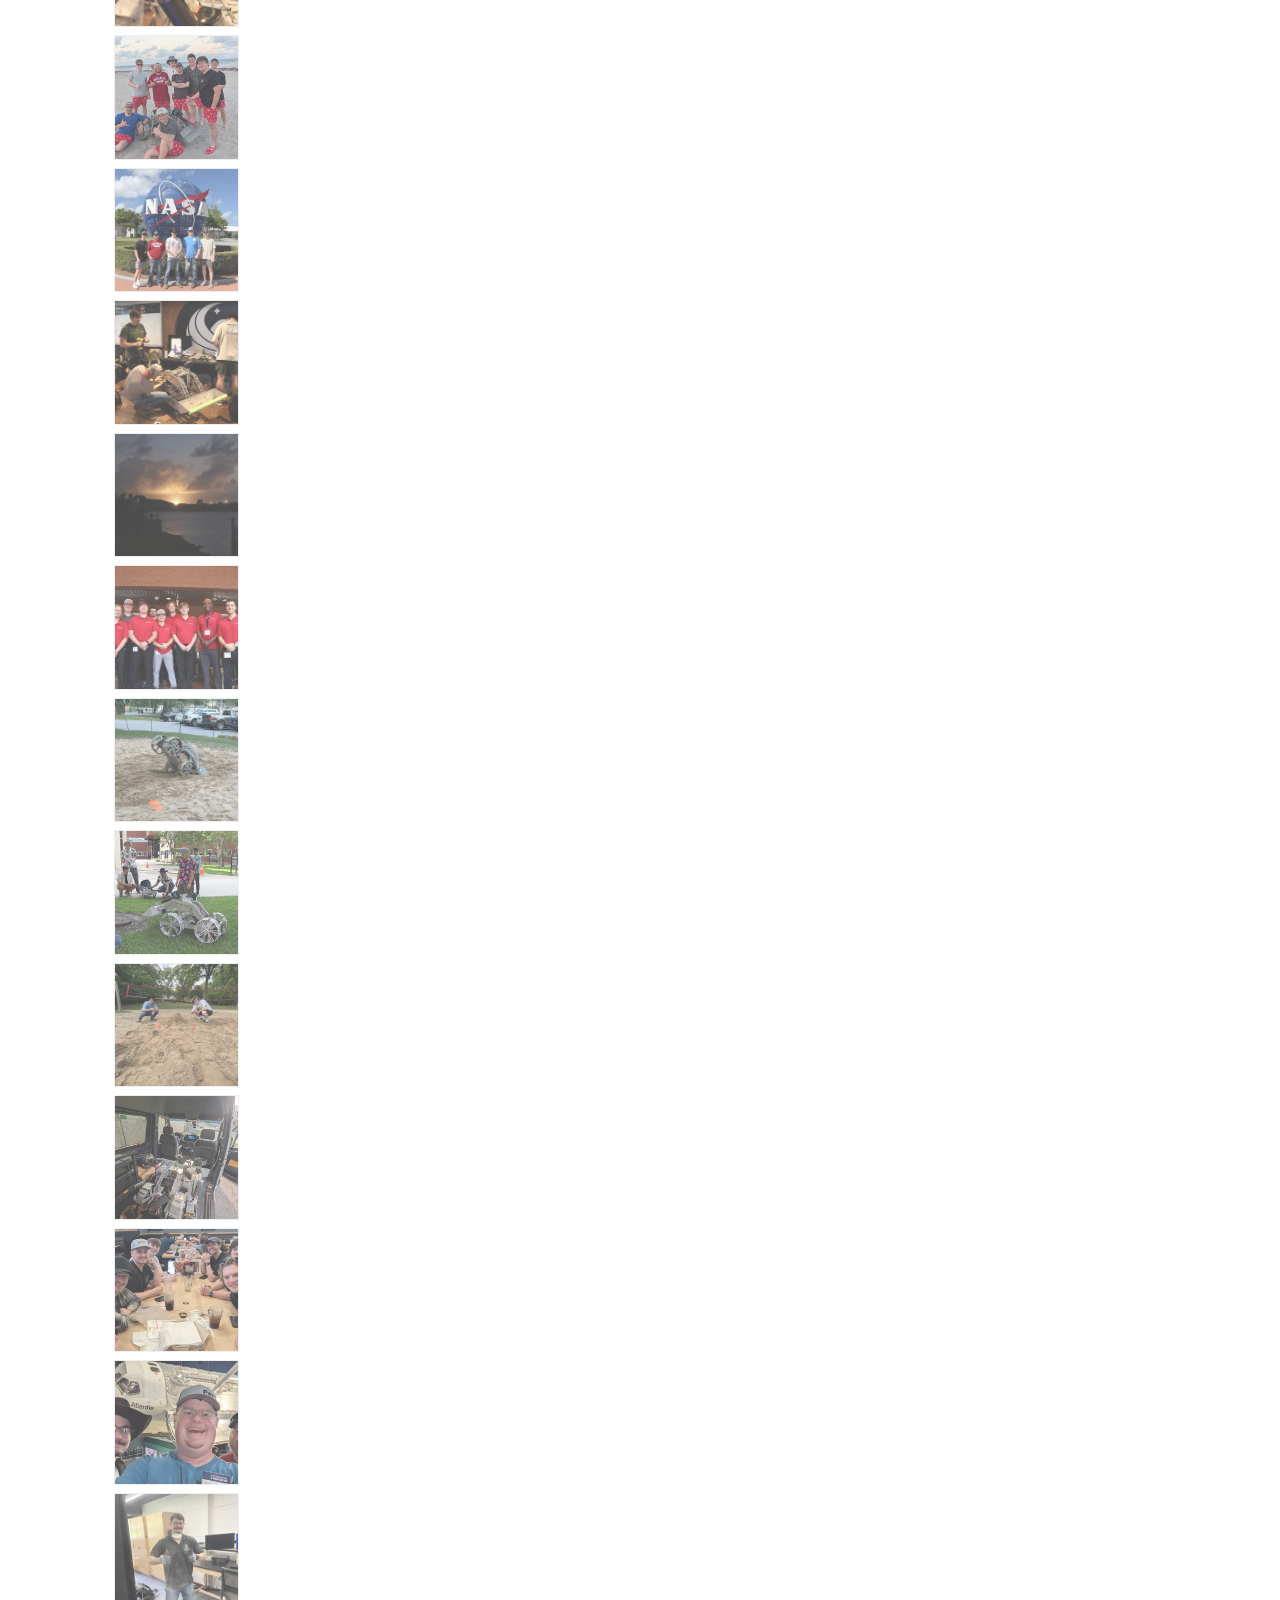
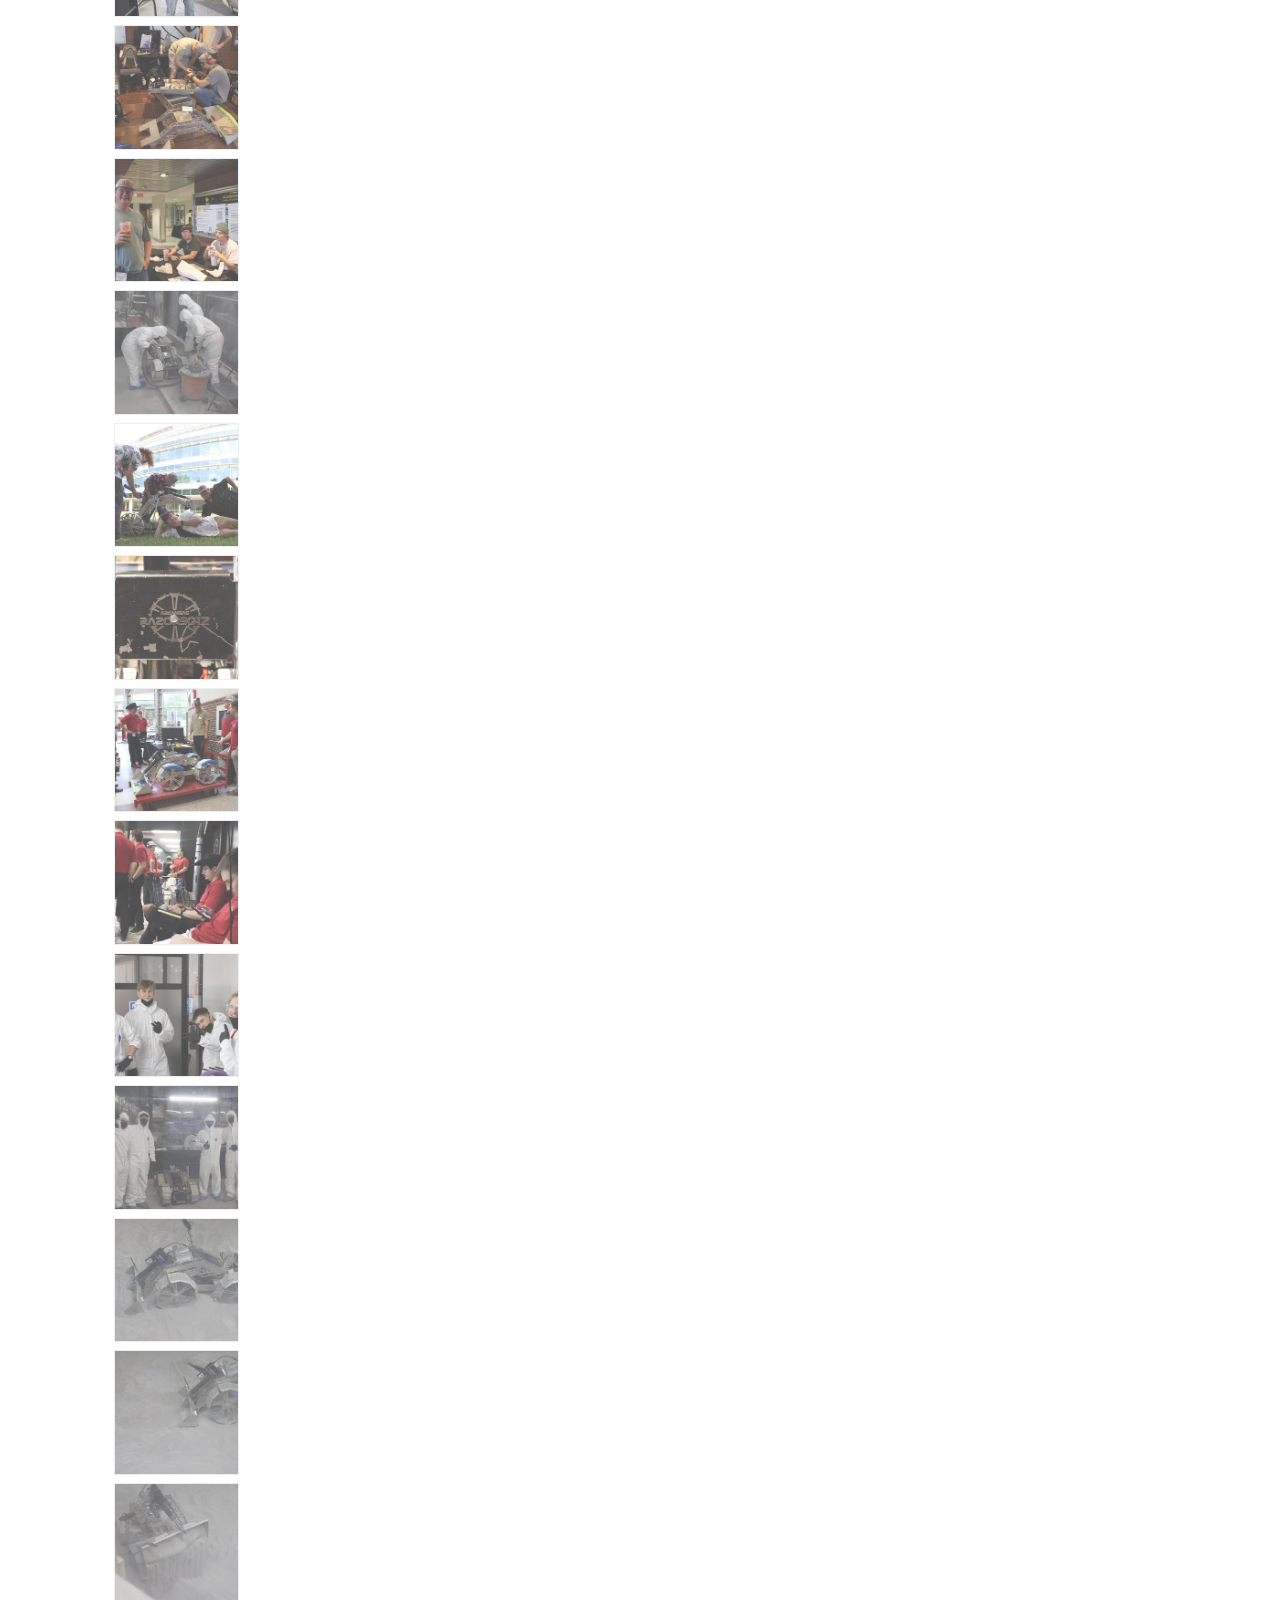
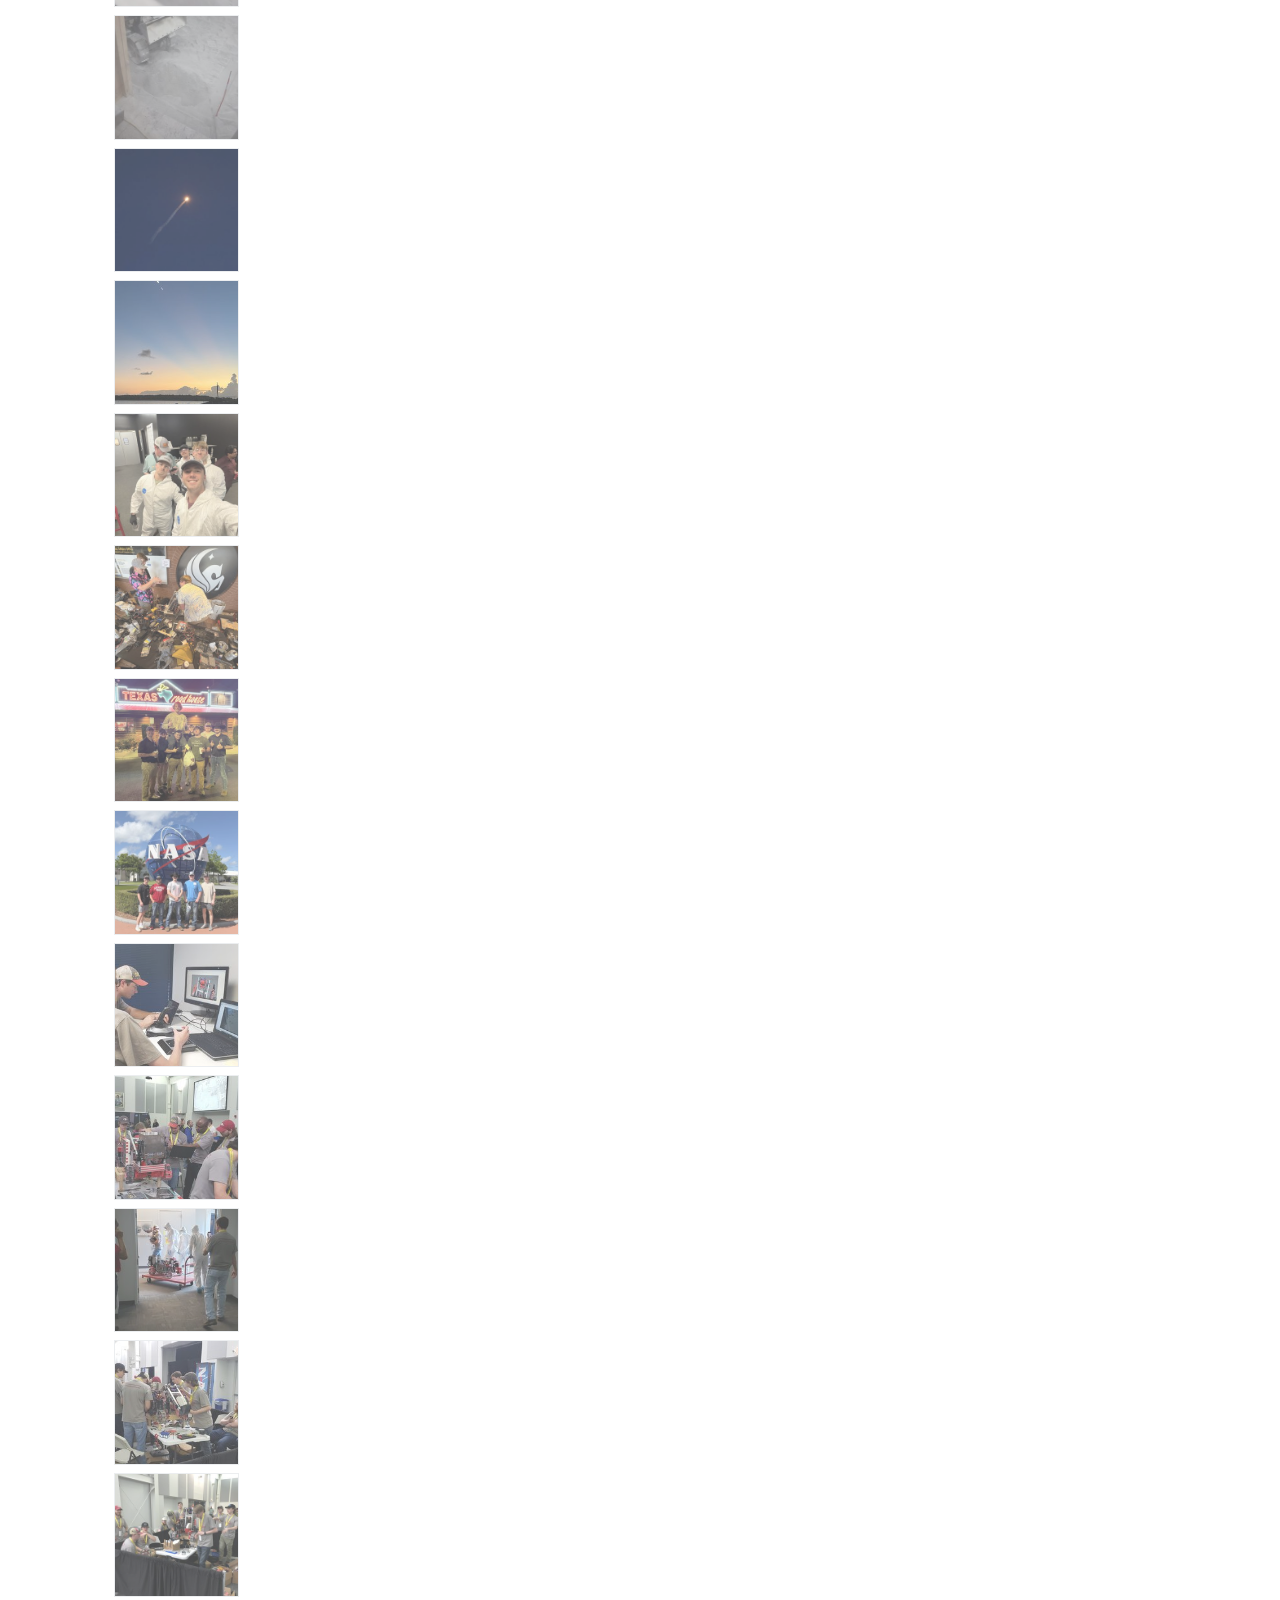
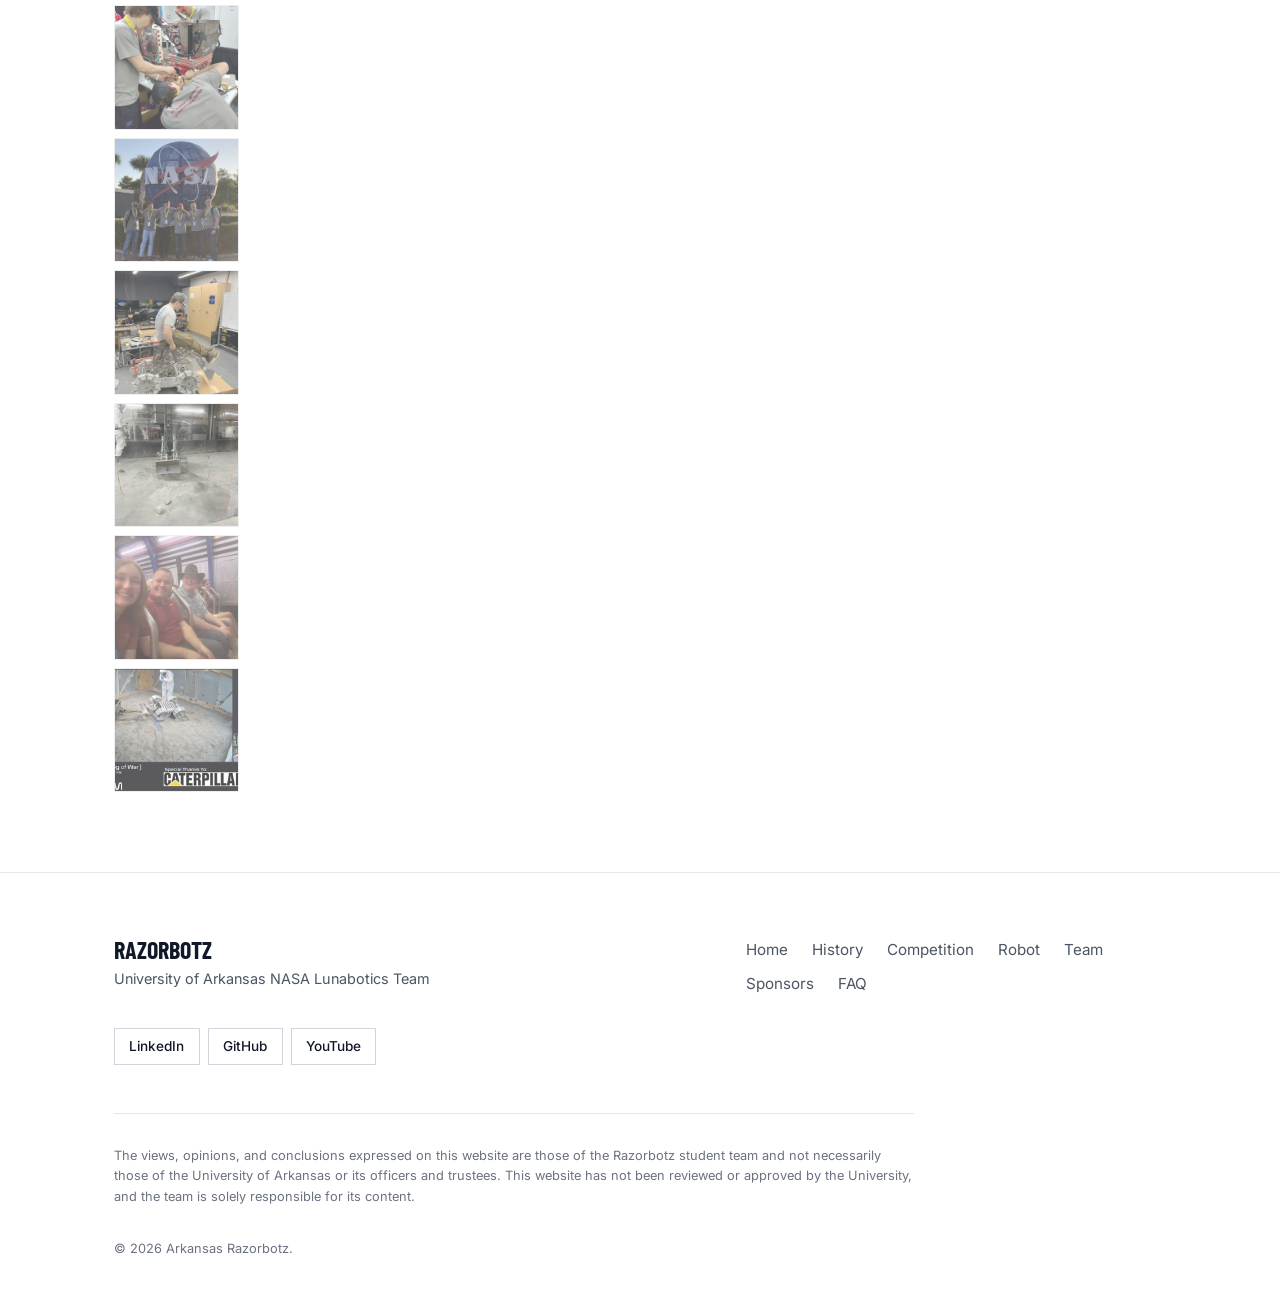
==== commit f90620e4: "Modified a few things" ====
--- a/index.html
+++ b/index.html
@@ -190,7 +190,7 @@
         <div class="gallery" data-gallery data-thumbs="assets/img/thumbs/">
           <div class="gallery-grid">
             <div class="gallery-grid">
-              <img src="assets/img/Talos.JPG" alt="Talos, our 2025–26 rover" loading="lazy">
+              <img src="assets/img/Talos.JPG" alt="Talos, our 2025-26 rover" loading="lazy">
               <img src="assets/img/Sierra_Mk1.PNG" alt="Sierra Mk1 rover" loading="lazy">
 
               <!-- 2019 -->
@@ -209,8 +209,8 @@
               <img src="assets/img/2024_Team_Arena.jpg" alt="The 2024 team at the competition arena" loading="lazy">
               <img src="assets/img/2024_Team_Arena_2.jpg" alt="The 2024 team beside the arena" loading="lazy">
               <img src="assets/img/2024_Team.jpg" alt="The 2024 team" loading="lazy">
-              <img src="assets/img/PXL_20240510_223344284.jpg" alt="May 2024" loading="lazy">
-              <img src="assets/img/PXL_20240514_162958861.jpg" alt="May 2024" loading="lazy">
+              <img src="assets/img/2024_Misc_4.JPG" alt="May 2024" loading="lazy">
+              <img src="assets/img/2024_Misc_5.JPG" alt="May 2024" loading="lazy">
 
               <!-- 2025 -->
               <img src="assets/img/2025_Backyard.jpg" alt="Backyard testing, 2025" loading="lazy">
@@ -231,44 +231,40 @@
               <img src="assets/img/2026_Testing.jpg" alt="Testing the rover, 2026" loading="lazy">
               <img src="assets/img/2026_Testing_2.png" alt="More rover testing, 2026" loading="lazy">
               <img src="assets/img/2026_Testing_Berm.JPG" alt="Testing berm construction, 2026" loading="lazy">
-              <img src="assets/img/PXL_20260510_122459811.jpg" alt="May 2026" loading="lazy">
-              <img src="assets/img/PXL_20260514_001316226.jpg" alt="May 2026" loading="lazy">
-              <img src="assets/img/PXL_20260520_185234103.jpg" alt="May 2026" loading="lazy">
-
+              <img src="assets/img/2026_Misc_9.JPG" alt="May 2026" loading="lazy">
+              <img src="assets/img/2026_Misc_10.JPG" alt="May 2026" loading="lazy">
+              <img src="assets/img/2026_Misc_11.JPG" alt="May 2026" loading="lazy">
               <img src="assets/img/Lab_Cleanup.jpg" alt="Lab cleanup day" loading="lazy">
-
-              <!-- Unsorted: replace "Razorbotz photo" with a real caption, and move each
-                  photo into its year above (the alt text is shown as the caption) -->
               <img src="assets/img/2026_Pits_2.JPG" alt="Razorbotz photo" loading="lazy">
-              <img src="assets/img/IMG_1058.JPG" alt="Razorbotz photo" loading="lazy">
-              <img src="assets/img/IMG_1179.JPG" alt="Razorbotz photo" loading="lazy">
-              <img src="assets/img/IMG_1520.JPG" alt="Razorbotz photo" loading="lazy">
-              <img src="assets/img/IMG_1527.JPG" alt="Razorbotz photo" loading="lazy">
-              <img src="assets/img/IMG_1536.JPG" alt="Razorbotz photo" loading="lazy">
-              <img src="assets/img/IMG_1586.JPG" alt="Razorbotz photo" loading="lazy">
-              <img src="assets/img/IMG_1642.JPG" alt="Razorbotz photo" loading="lazy">
-              <img src="assets/img/IMG_1672.JPG" alt="Razorbotz photo" loading="lazy">
-              <img src="assets/img/IMG_1700.JPG" alt="Razorbotz photo" loading="lazy">
-              <img src="assets/img/IMG_1712.JPG" alt="Razorbotz photo" loading="lazy">
-              <img src="assets/img/IMG_1735.JPG" alt="Razorbotz photo" loading="lazy">
-              <img src="assets/img/IMG_1737.JPG" alt="Razorbotz photo" loading="lazy">
-              <img src="assets/img/IMG_2397.JPG" alt="Razorbotz photo" loading="lazy">
-              <img src="assets/img/IMG_3116.jpg" alt="Razorbotz photo" loading="lazy">
-              <img src="assets/img/IMG_3196.JPG" alt="Razorbotz photo" loading="lazy">
-              <img src="assets/img/IMG_3602.JPG" alt="Razorbotz photo" loading="lazy">
-              <img src="assets/img/IMG_3917.JPG" alt="Razorbotz photo" loading="lazy">
-              <img src="assets/img/IMG_4088.JPG" alt="Razorbotz photo" loading="lazy">
-              <img src="assets/img/IMG_4091.JPG" alt="Razorbotz photo" loading="lazy">
-              <img src="assets/img/IMG_4094.JPG" alt="Razorbotz photo" loading="lazy">
-              <img src="assets/img/IMG_4095.JPG" alt="Razorbotz photo" loading="lazy">
-              <img src="assets/img/IMG_4096.JPG" alt="Razorbotz photo" loading="lazy">
-              <img src="assets/img/IMG_4099.JPG" alt="Razorbotz photo" loading="lazy">
-              <img src="assets/img/IMG_4105.JPG" alt="Razorbotz photo" loading="lazy">
-              <img src="assets/img/IMG_4106.JPG" alt="Razorbotz photo" loading="lazy">
-              <img src="assets/img/IMG_4644.jpg" alt="Razorbotz photo" loading="lazy">
-              <img src="assets/img/IMG_5291.jpg" alt="Razorbotz photo" loading="lazy">
-              <img src="assets/img/IMG_5313.jpg" alt="Razorbotz photo" loading="lazy">
-              <img src="assets/img/IMG_8655.PNG" alt="Razorbotz photo" loading="lazy">
+              <img src="assets/img/2026_Pits_3.JPG" alt="Razorbotz photo" loading="lazy">
+              <img src="assets/img/2026_Arena_3.JPG" alt="Razorbotz photo" loading="lazy">
+              <img src="assets/img/2026_Misc.JPG" alt="Razorbotz photo" loading="lazy">
+              <img src="assets/img/2026_Misc_2.JPG" alt="Razorbotz photo" loading="lazy">
+              <img src="assets/img/2026_Misc_3.JPG" alt="Razorbotz photo" loading="lazy">
+              <img src="assets/img/2026_Misc_4.JPG" alt="Razorbotz photo" loading="lazy">
+              <img src="assets/img/2026_Misc_5.JPG" alt="Razorbotz photo" loading="lazy">
+              <img src="assets/img/2026_Arena_4.JPG" alt="Razorbotz photo" loading="lazy">
+              <img src="assets/img/2026_Arena_5.JPG" alt="Razorbotz photo" loading="lazy">
+              <img src="assets/img/2026_Arena_6.JPG" alt="Razorbotz photo" loading="lazy">
+              <img src="assets/img/2026_Arena_7.JPG" alt="Razorbotz photo" loading="lazy">
+              <img src="assets/img/2026_Arena_8.JPG" alt="Razorbotz photo" loading="lazy">
+              <img src="assets/img/2026_Rocket_2.JPG" alt="Razorbotz photo" loading="lazy">
+              <img src="assets/img/2026_Rocket_3.JPG" alt="Razorbotz photo" loading="lazy">
+              <img src="assets/img/2026_Misc_6.JPG" alt="Razorbotz photo" loading="lazy">
+              <img src="assets/img/2026_Misc_7.JPG" alt="Razorbotz photo" loading="lazy">
+              <img src="assets/img/2026_Misc_8.JPG" alt="Razorbotz photo" loading="lazy">
+              <img src="assets/img/2026_NASA_2.JPG" alt="Razorbotz photo" loading="lazy">
+              <img src="assets/img/2022_MC_2.JPG" alt="Razorbotz photo" loading="lazy">
+              <img src="assets/img/2022_Misc.JPG" alt="Razorbotz photo" loading="lazy">
+              <img src="assets/img/2022_Misc_2.JPG" alt="Razorbotz photo" loading="lazy">
+              <img src="assets/img/2022_Misc_3.JPG" alt="Razorbotz photo" loading="lazy">
+              <img src="assets/img/2022_Misc_4.JPG" alt="Razorbotz photo" loading="lazy">
+              <img src="assets/img/2022_Misc_5.JPG" alt="Razorbotz photo" loading="lazy">
+              <img src="assets/img/2022_Misc_6.JPG" alt="Razorbotz photo" loading="lazy">
+              <img src="assets/img/2024_Misc.JPG" alt="Razorbotz photo" loading="lazy">
+              <img src="assets/img/2024_Misc_2.JPG" alt="Razorbotz photo" loading="lazy">
+              <img src="assets/img/2024_Misc_3.JPG" alt="Razorbotz photo" loading="lazy">
+              <img src="assets/img/2025_Flipped.PNG" alt="Razorbotz photo" loading="lazy">
             </div>
           </div>
         </div>
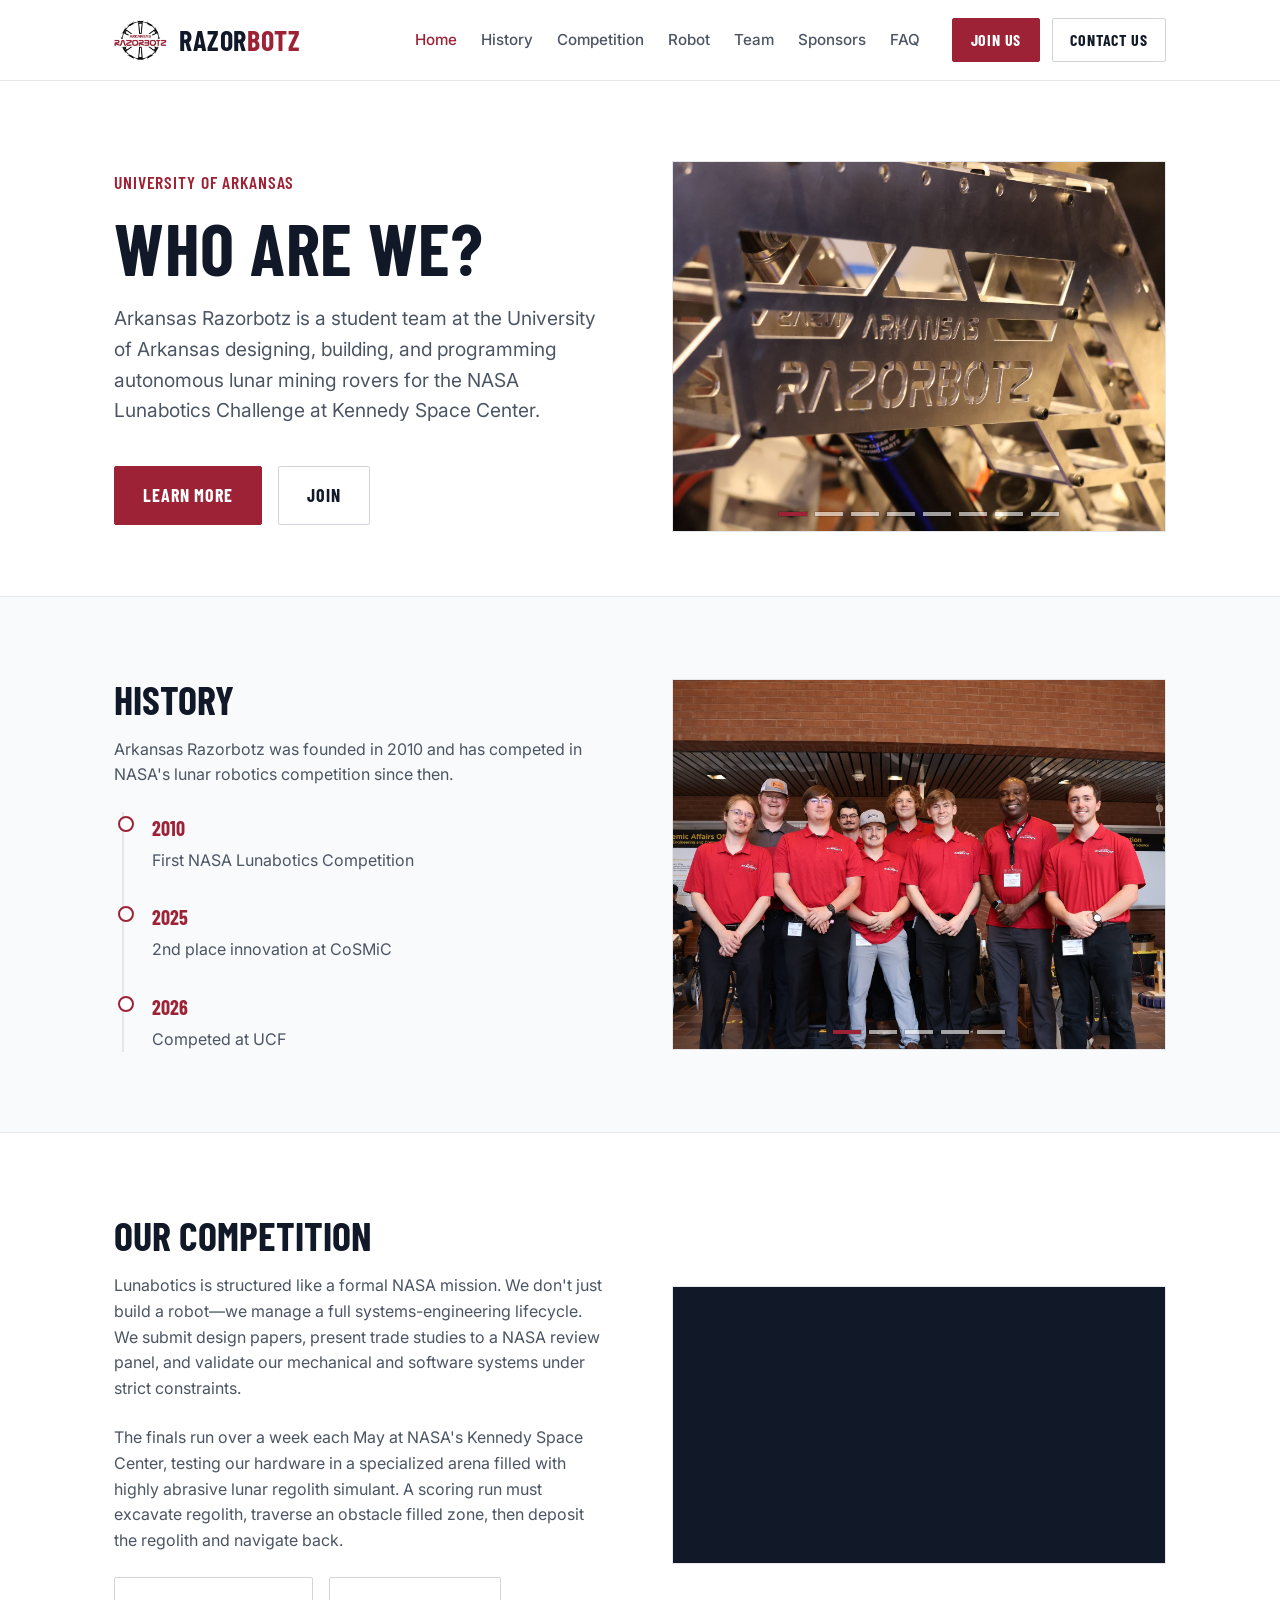
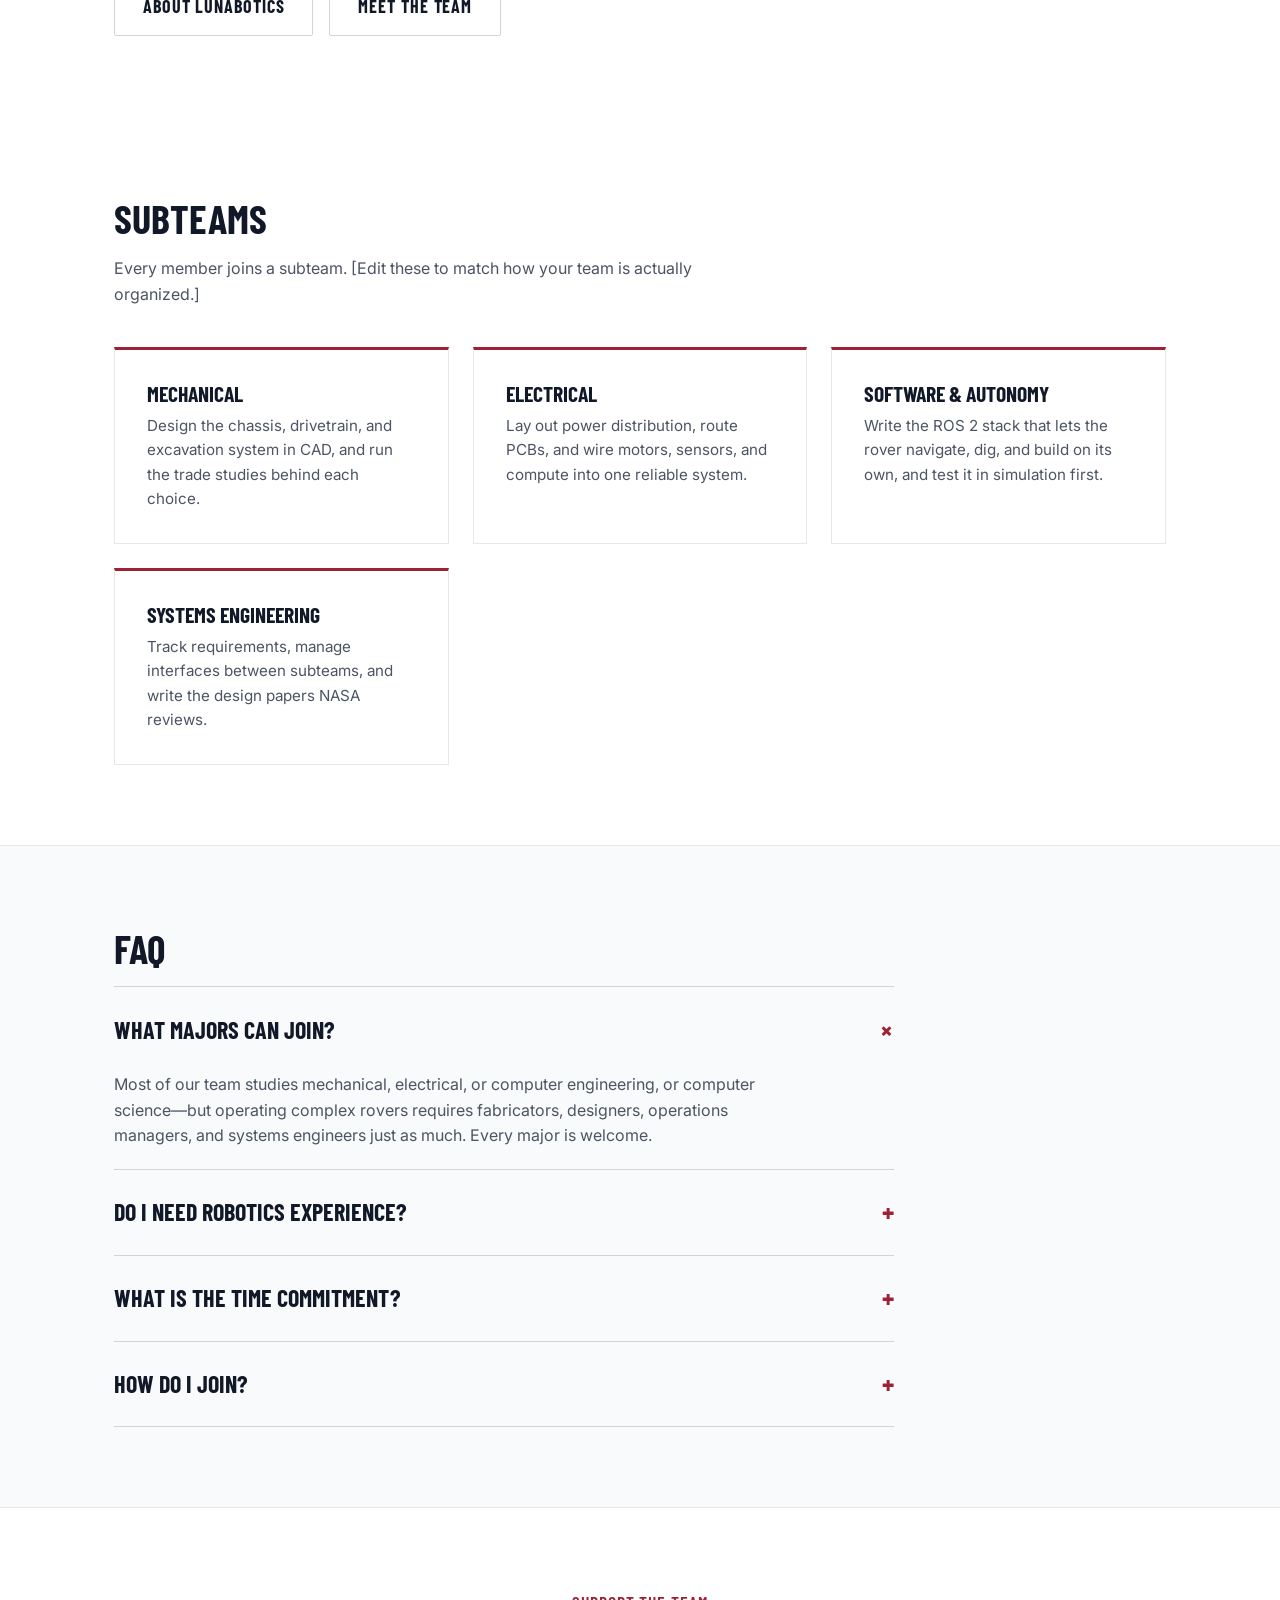
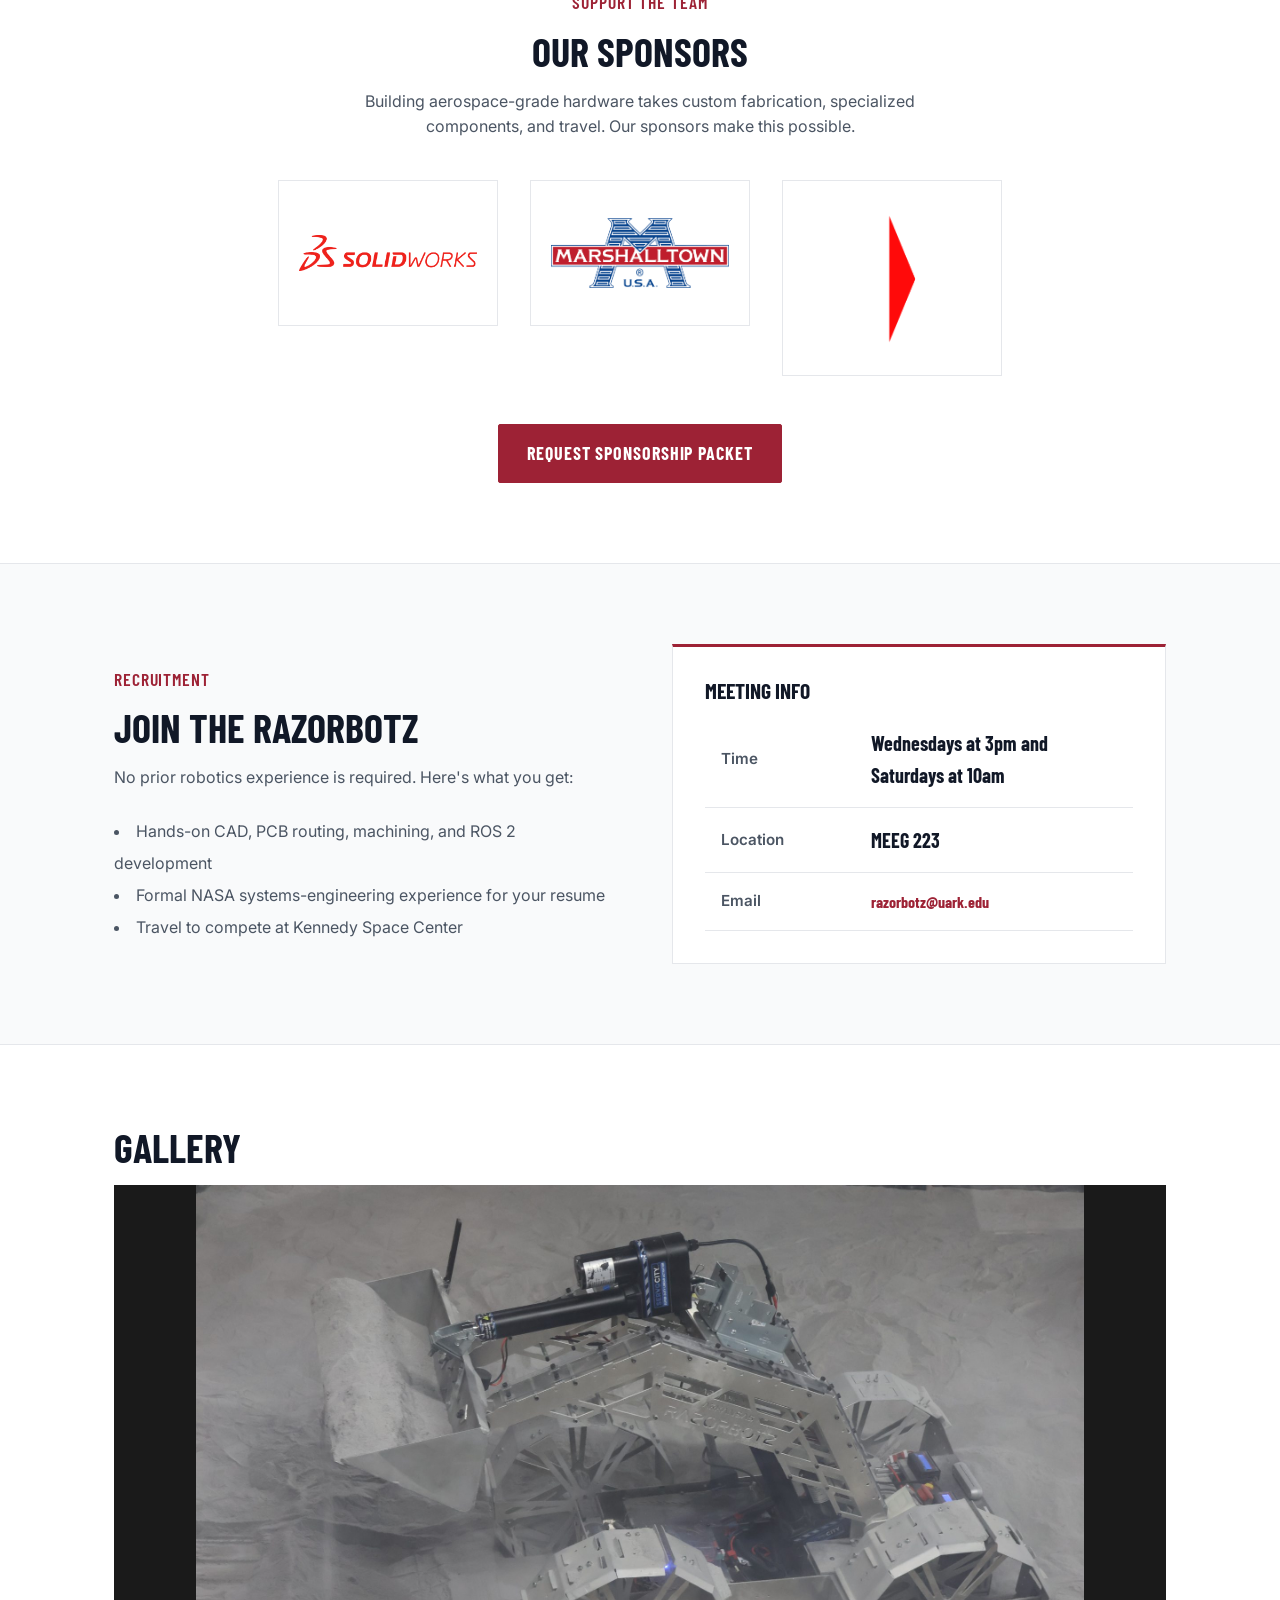
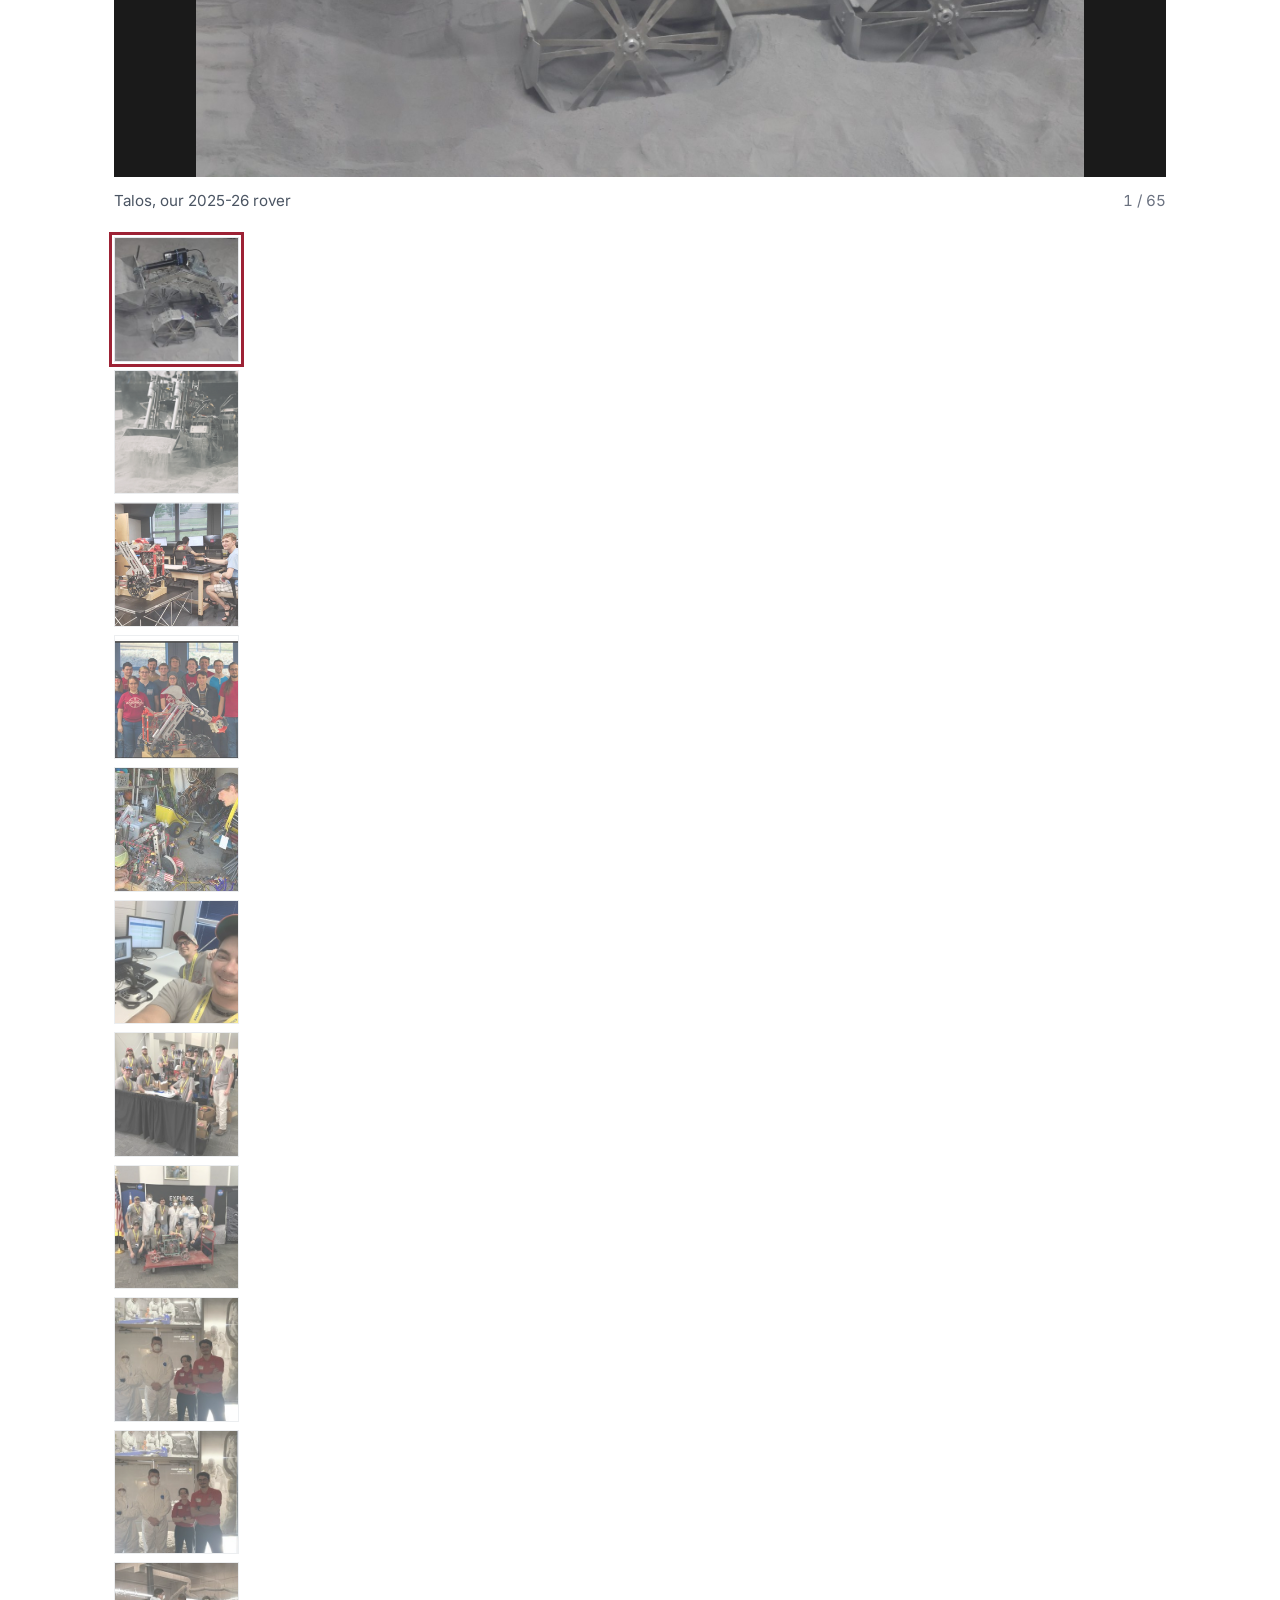
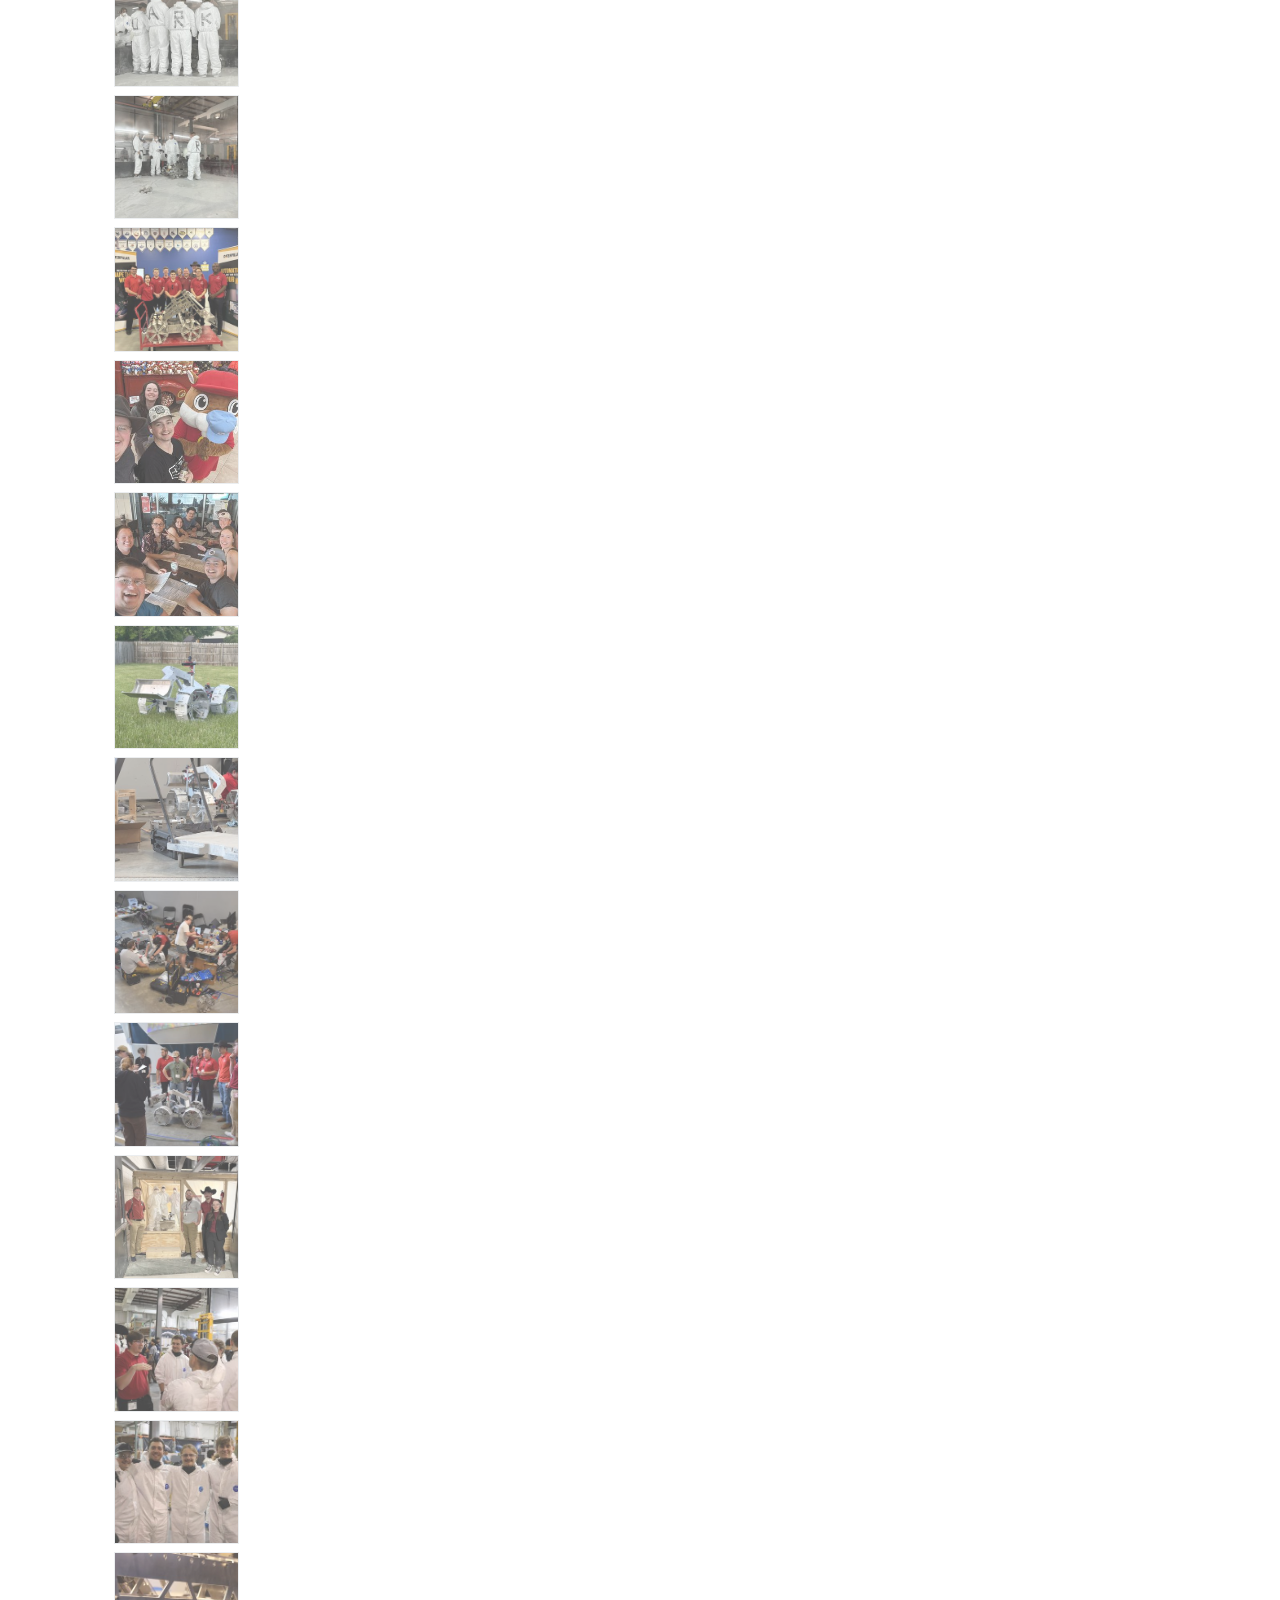
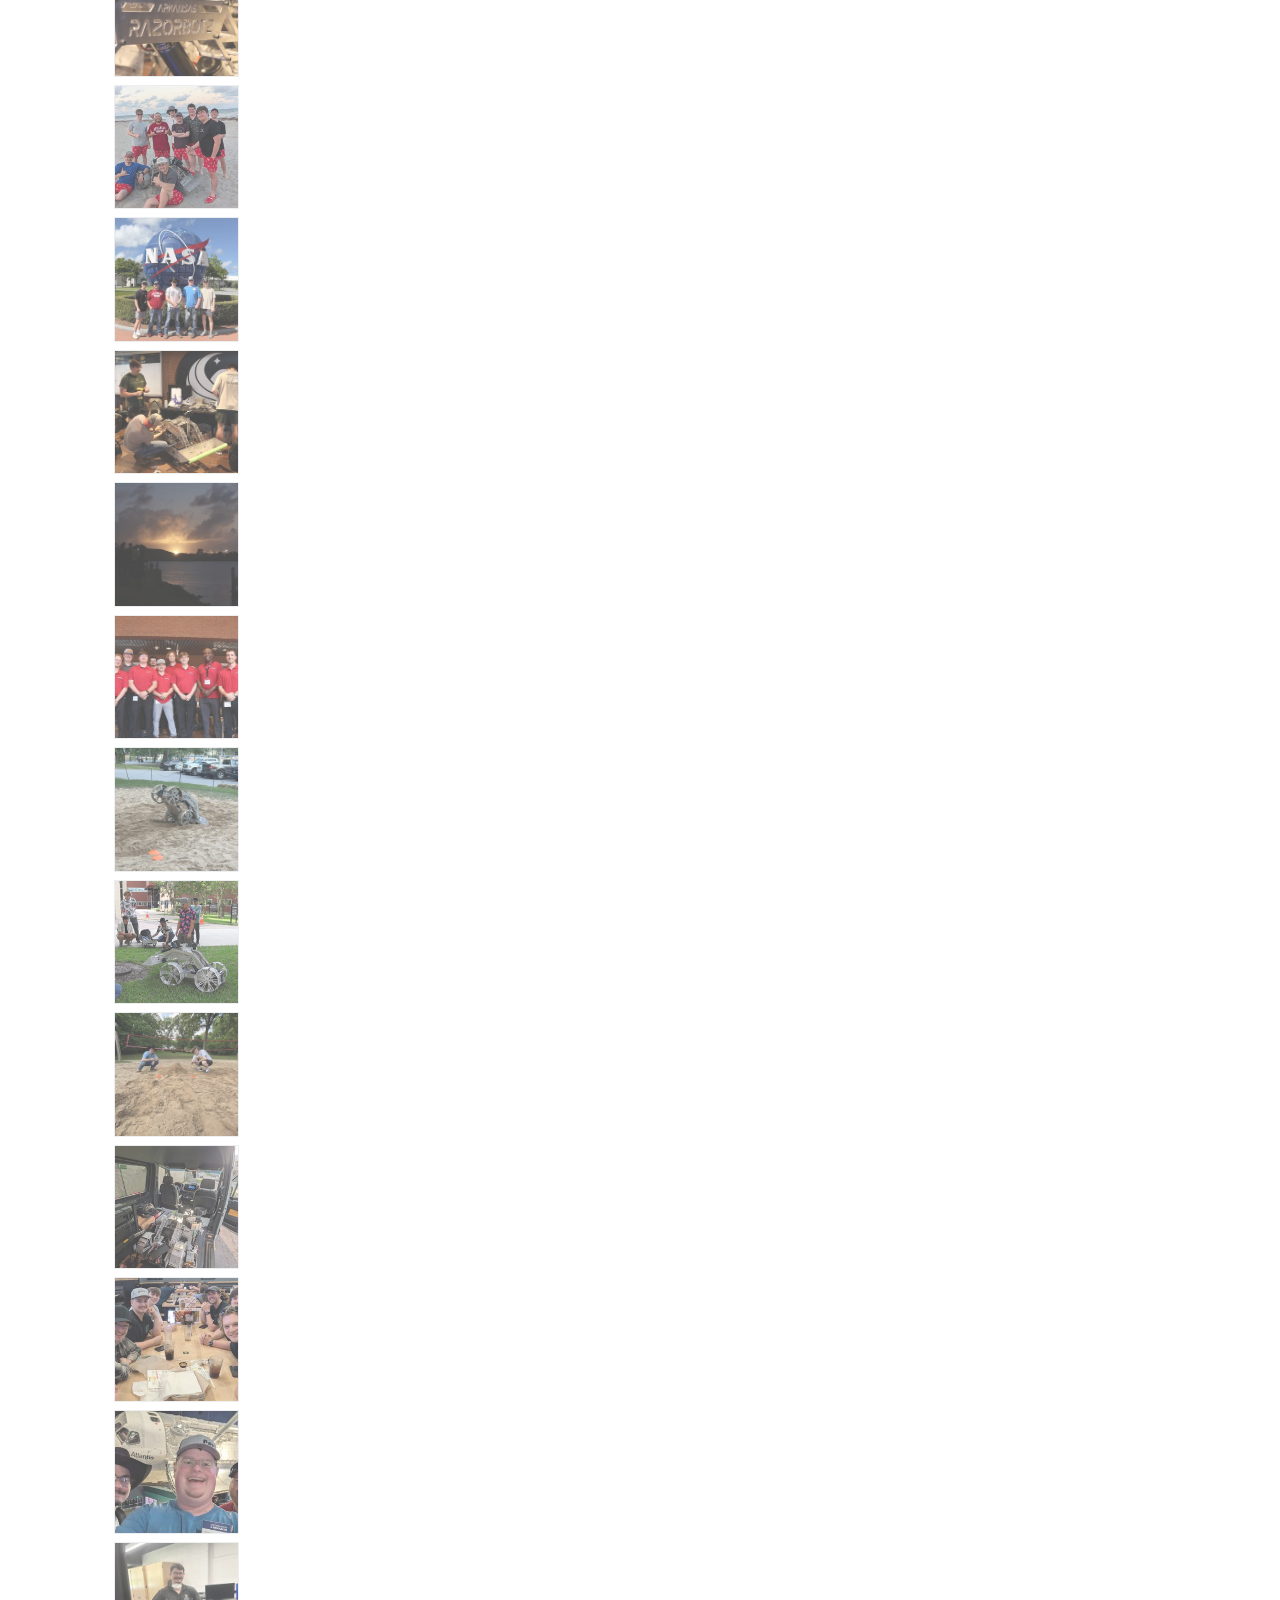
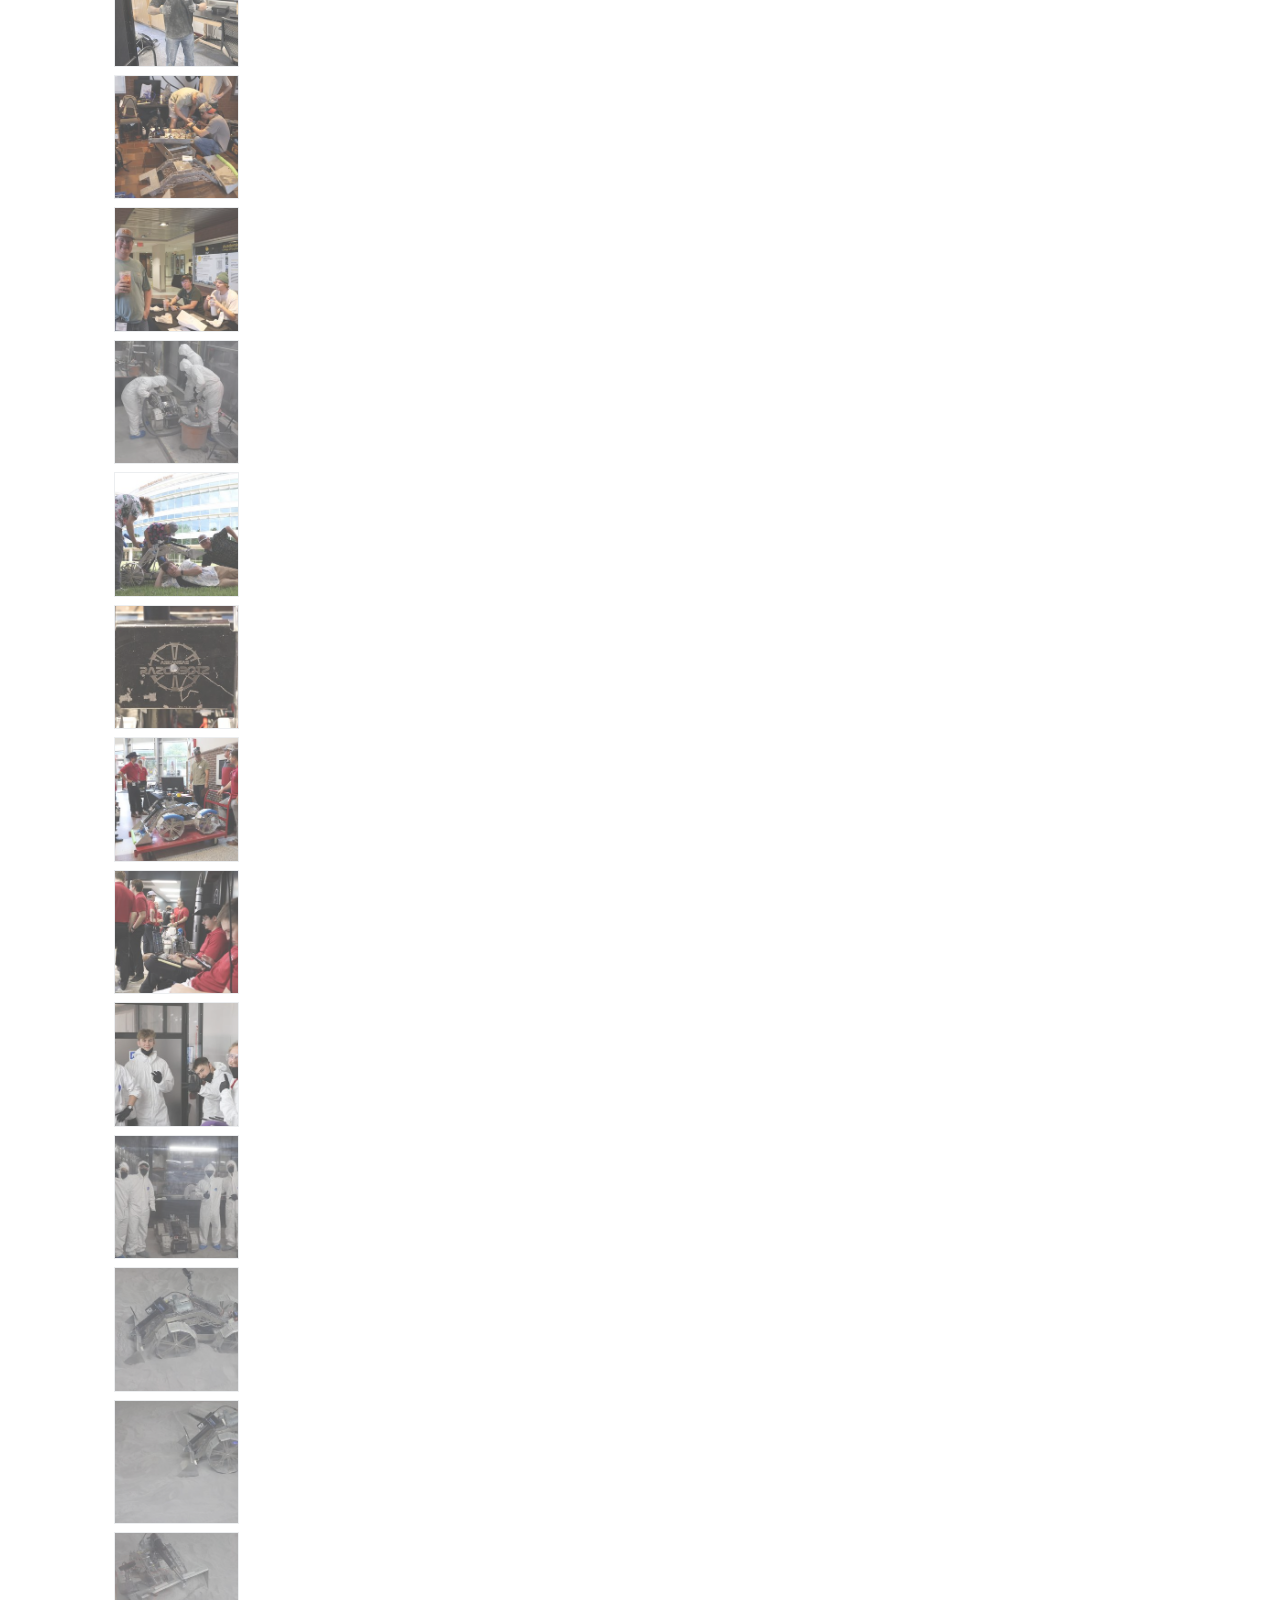
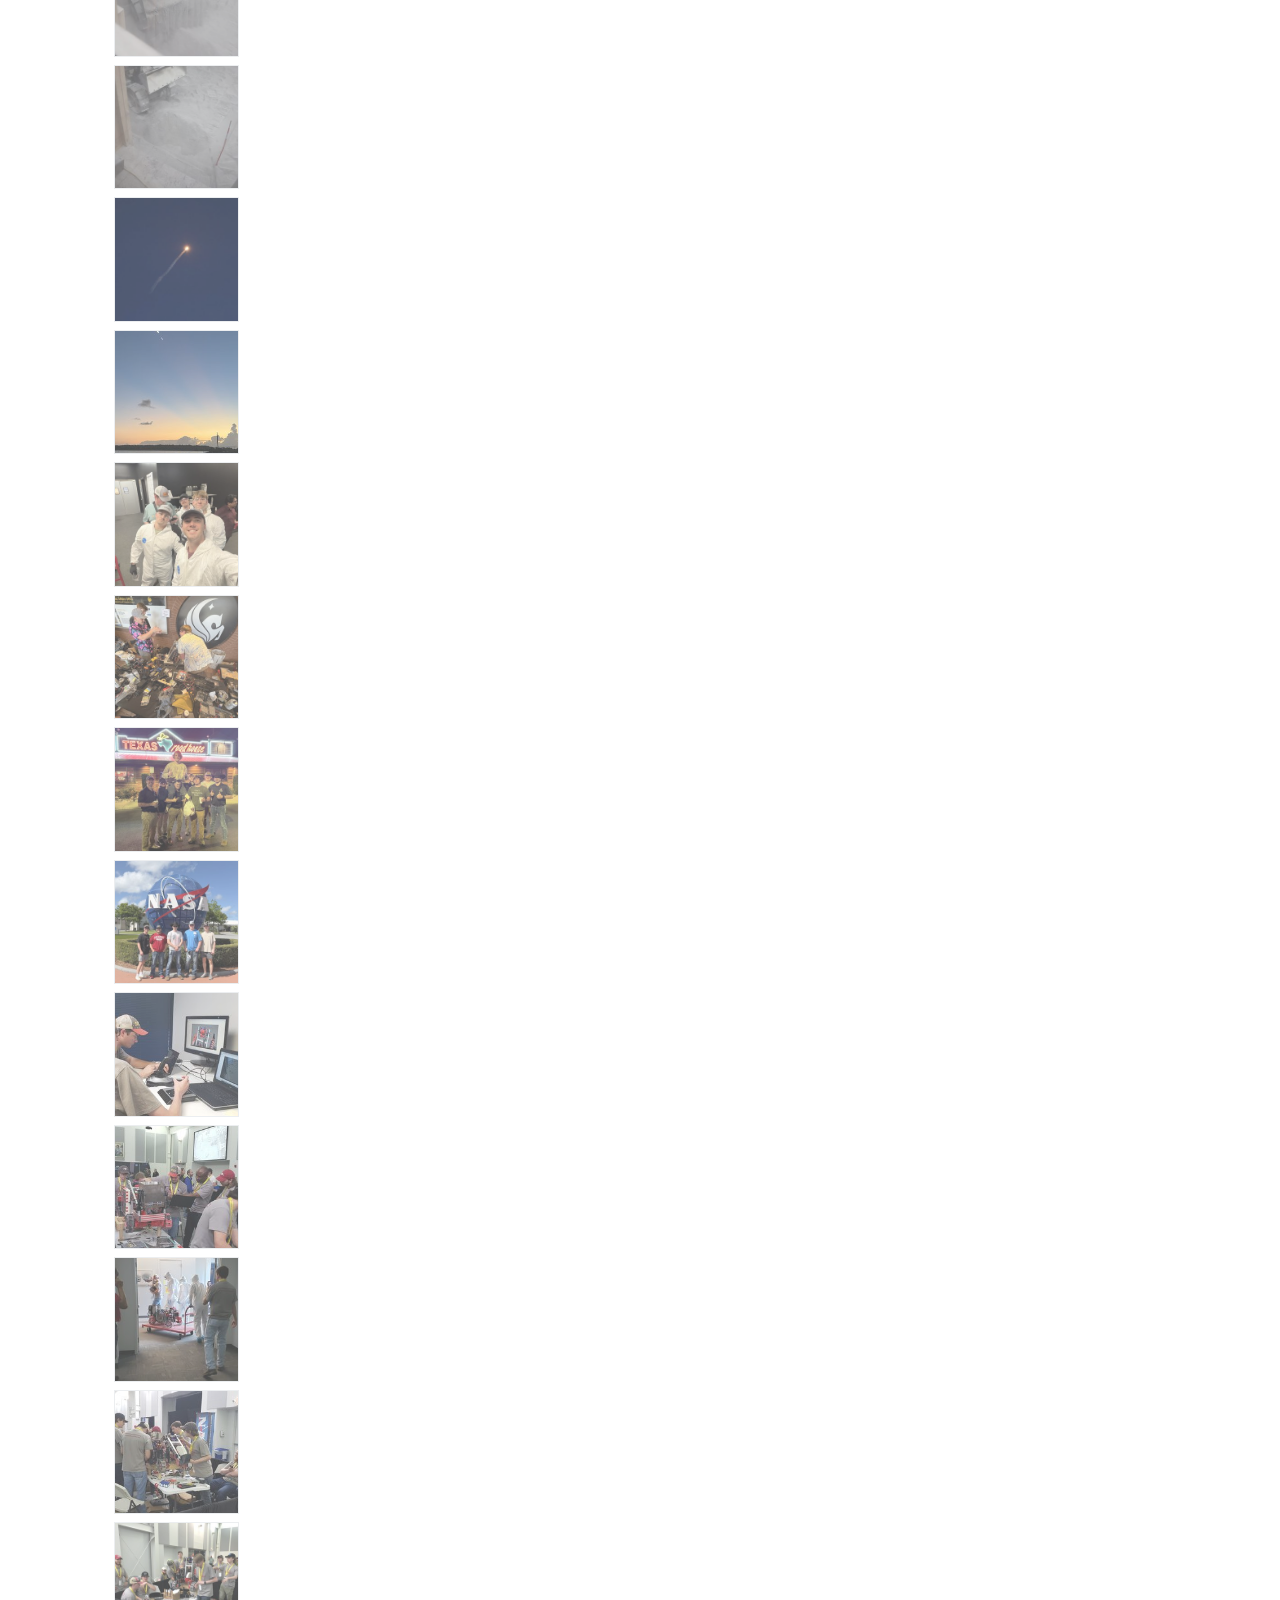
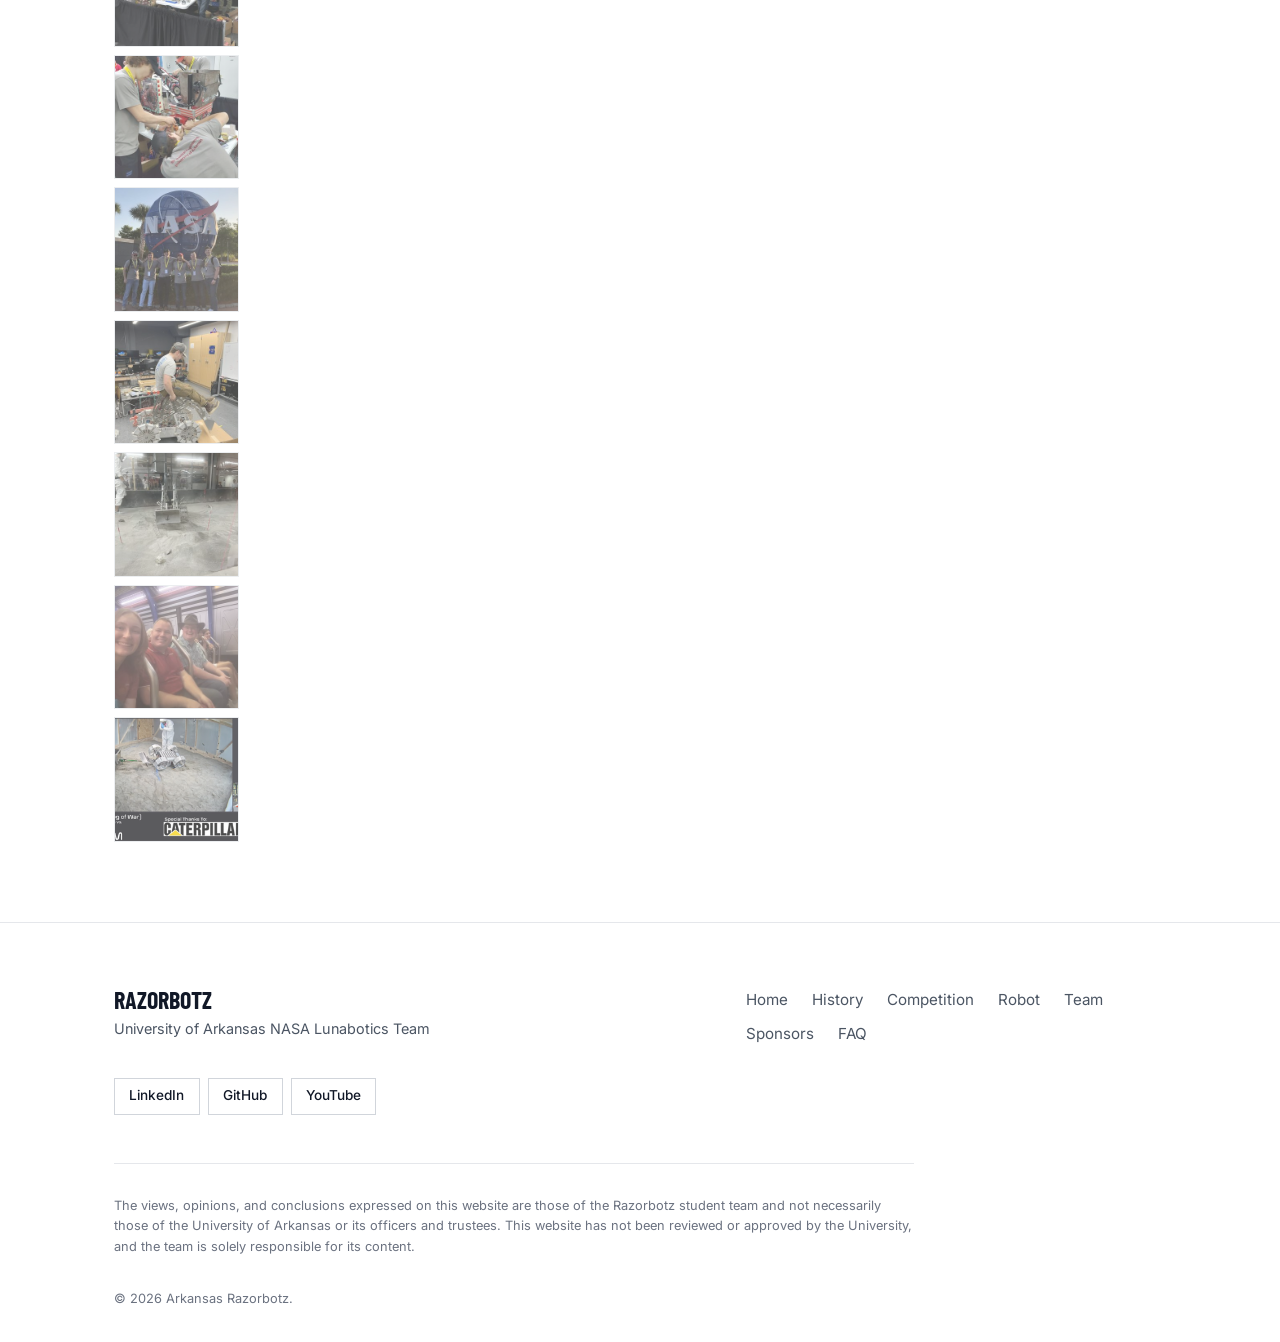
==== commit 8425c4fb: "Added Convergix and Marshalltown as sponsors, Changed email address to current working address" ====
--- a/index.html
+++ b/index.html
@@ -9,6 +9,7 @@
   <link rel="preconnect" href="https://fonts.gstatic.com" crossorigin>
   <link href="https://fonts.googleapis.com/css2?family=Inter:wght@400;500;600&family=Barlow+Condensed:wght@600;700&display=swap" rel="stylesheet">
   <link rel="stylesheet" href="styles.css">
+  <meta name="google-site-verification" content="cQweUlanHSynLXRXP4mvd_UgryjTInES_XcFyhuRWds" />
 </head>
 <body>
   <div id="site-header"></div>
@@ -135,7 +136,7 @@
           </details>
           <details class="faq-item">
             <summary>How do I join?</summary>
-            <p>Come to a meeting—times and location are listed <a href="#join">below</a>—or email us at <a href="mailto:razorbotz@uark.edu">razorbotz@uark.edu</a>.</p>
+            <p>Come to a meeting—times and location are listed <a href="#join">below</a>—or email us at <a href="mailto:waburrou@uark.edu">razorbotz@uark.edu</a>.</p>
           </details>
         </div>
       </div>
@@ -152,10 +153,16 @@
           <a class="sponsor-logo" href="https://www.solidworks.com/" target="_blank" rel="noopener">
             <img src="assets/img/SP_SolidWorks.png" alt="SolidWorks">
           </a>
+          <a class="sponsor-logo" href="https://marshalltown.com/" target="_blank" rel="noopener">
+            <img src="assets/img/SP_Marshalltown.png" alt="Marshalltown">
+          </a>
+          <a class="sponsor-logo" href="https://convergixautomation.com/" target="_blank" rel="noopener">
+            <img src="assets/img/SP_CGX Favicon_White.png" alt="Convergix">
+          </a>
           <!--<div class="sponsor-logo sponsor-empty">Your logo here</div>-->
         </div>
 
-        <a href="mailto:razorbotz@uark.edu?subject=Razorbotz%20Sponsorship" class="btn btn-primary">Request Sponsorship Packet</a>
+        <a href="mailto:waburrou@uark.edu?subject=Razorbotz%20Sponsorship" class="btn btn-primary">Request Sponsorship Packet</a>
       </div>
     </section>
 
@@ -177,7 +184,7 @@
           <table class="spec-table flush">
             <tr><th>Time</th><td>Wednesdays at 3pm and Saturdays at 10am</td></tr>
             <tr><th>Location</th><td>MEEG 223</td></tr>
-            <tr><th>Email</th><td class="small"><a href="mailto:razorbotz@uark.edu">razorbotz@uark.edu</a></td></tr>
+            <tr><th>Email</th><td class="small"><a href="mailto:waburrou@uark.edu">razorbotz@uark.edu</a></td></tr>
           </table>
         </div>
       </div>
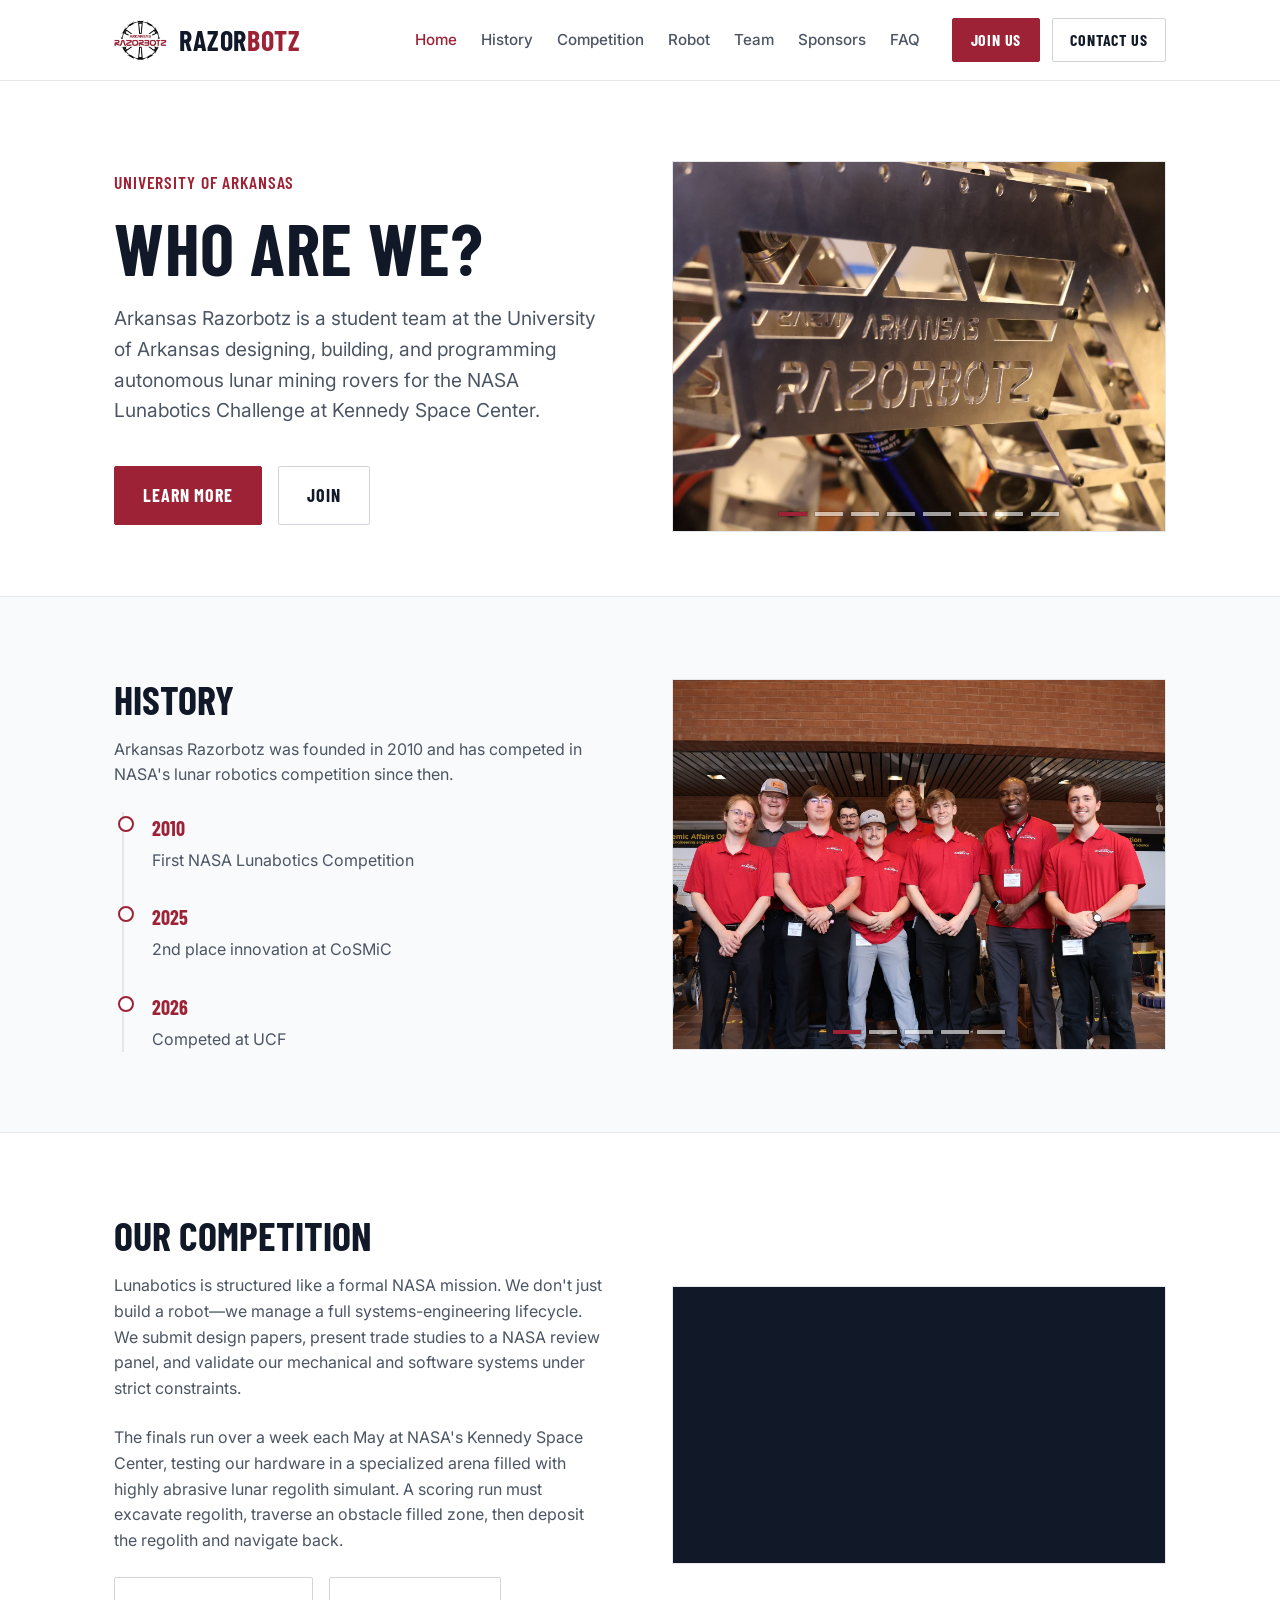
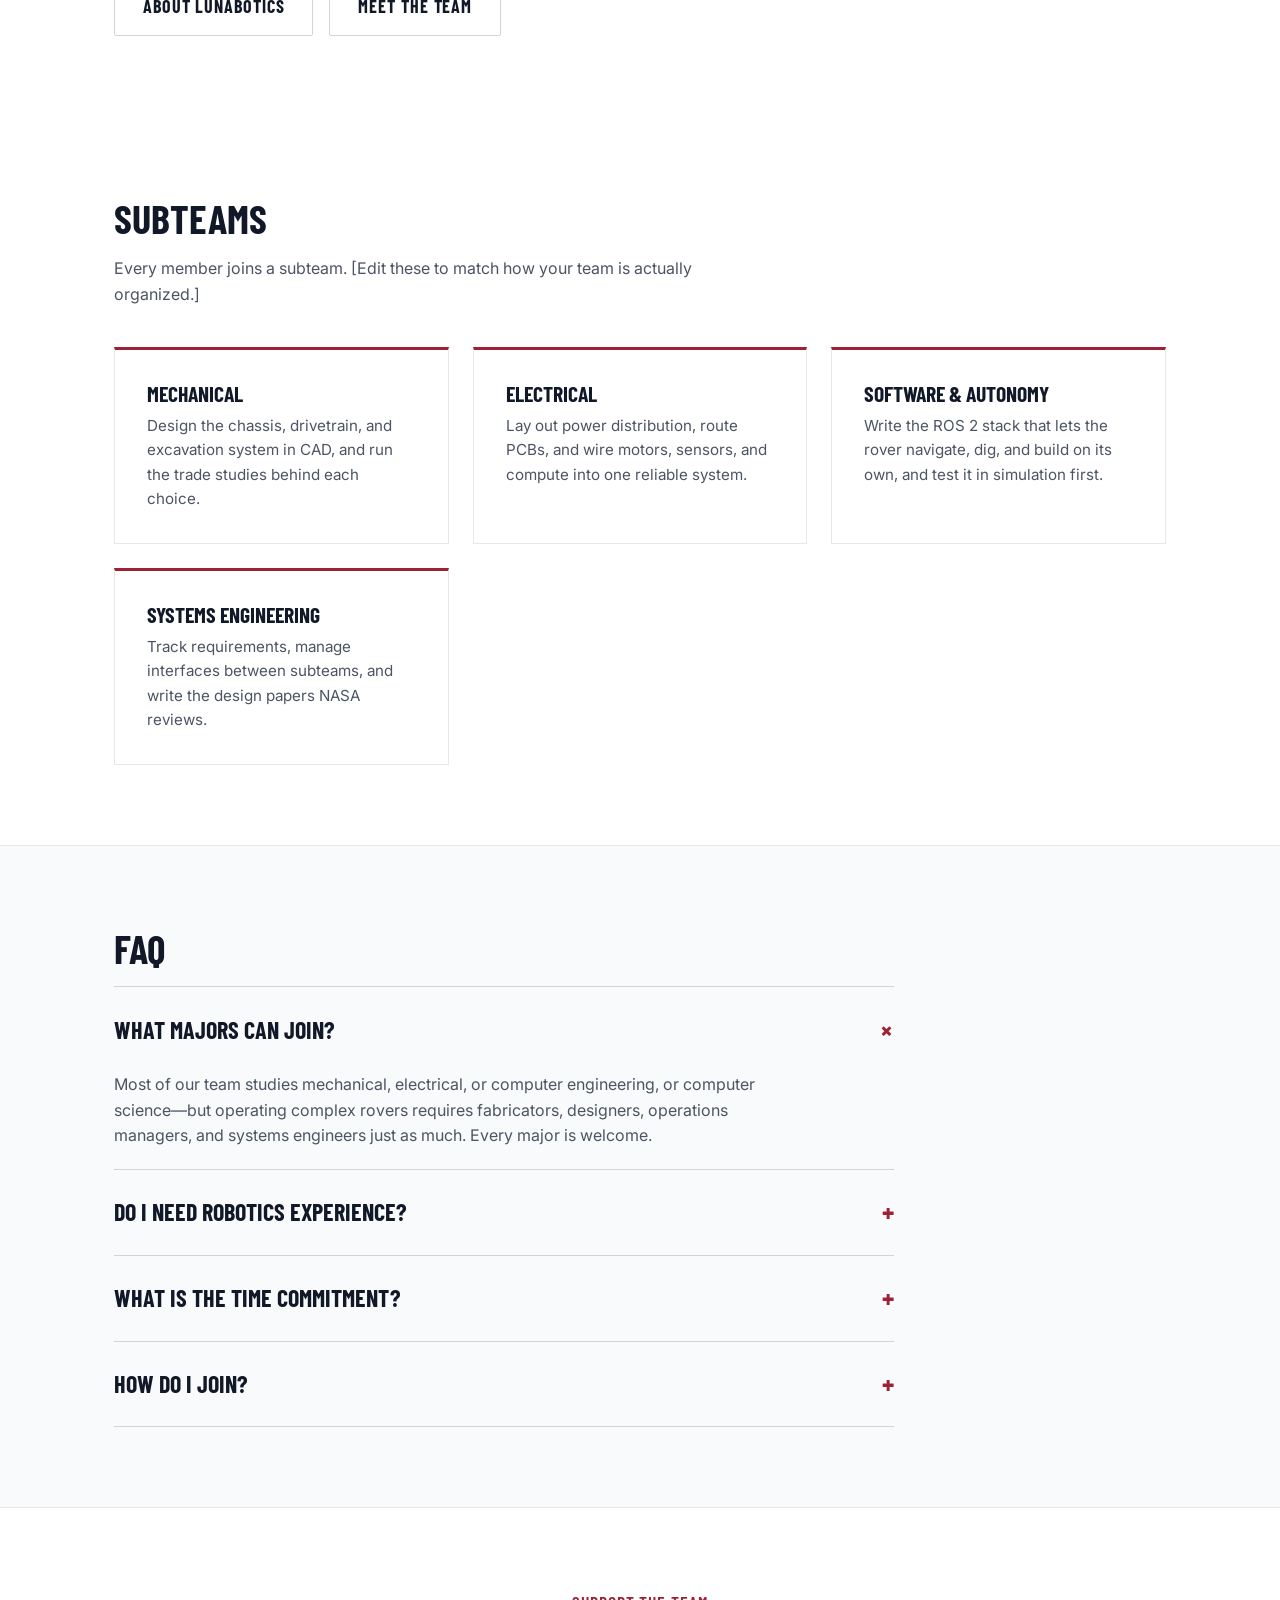
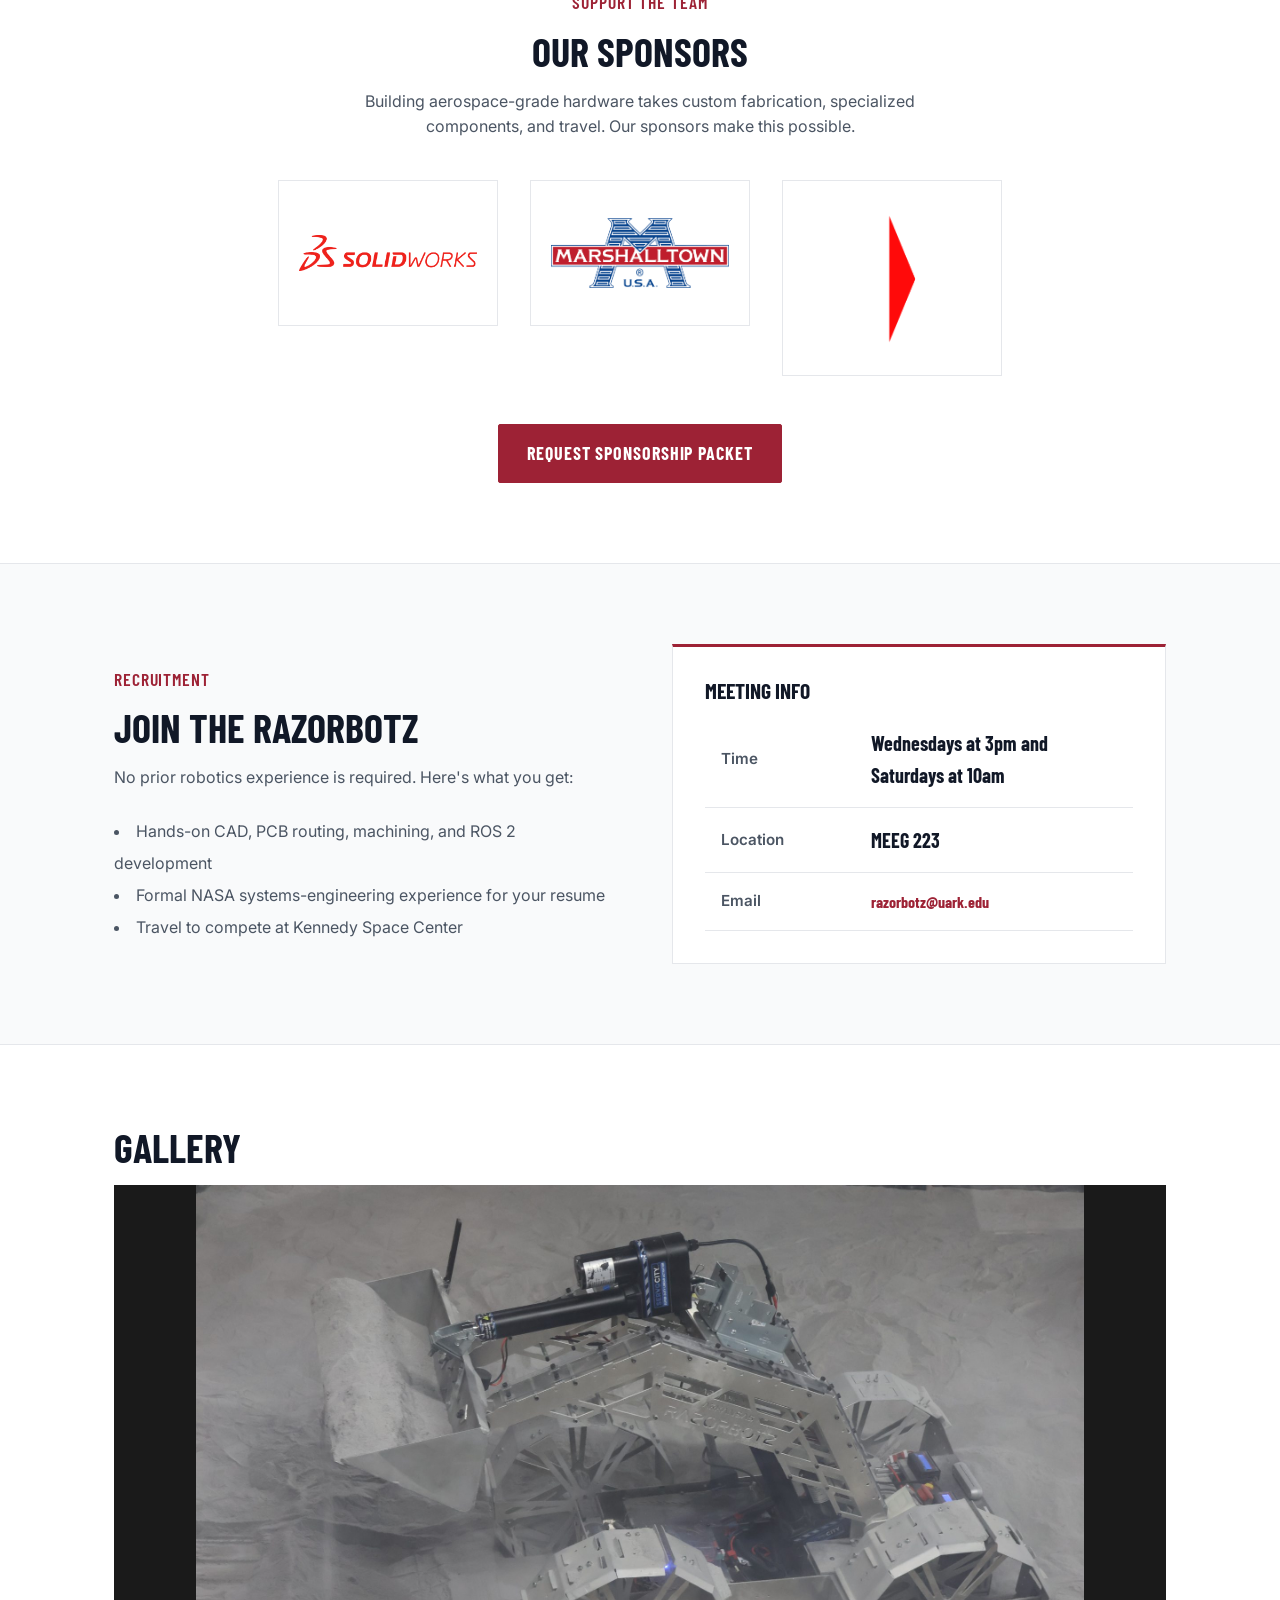
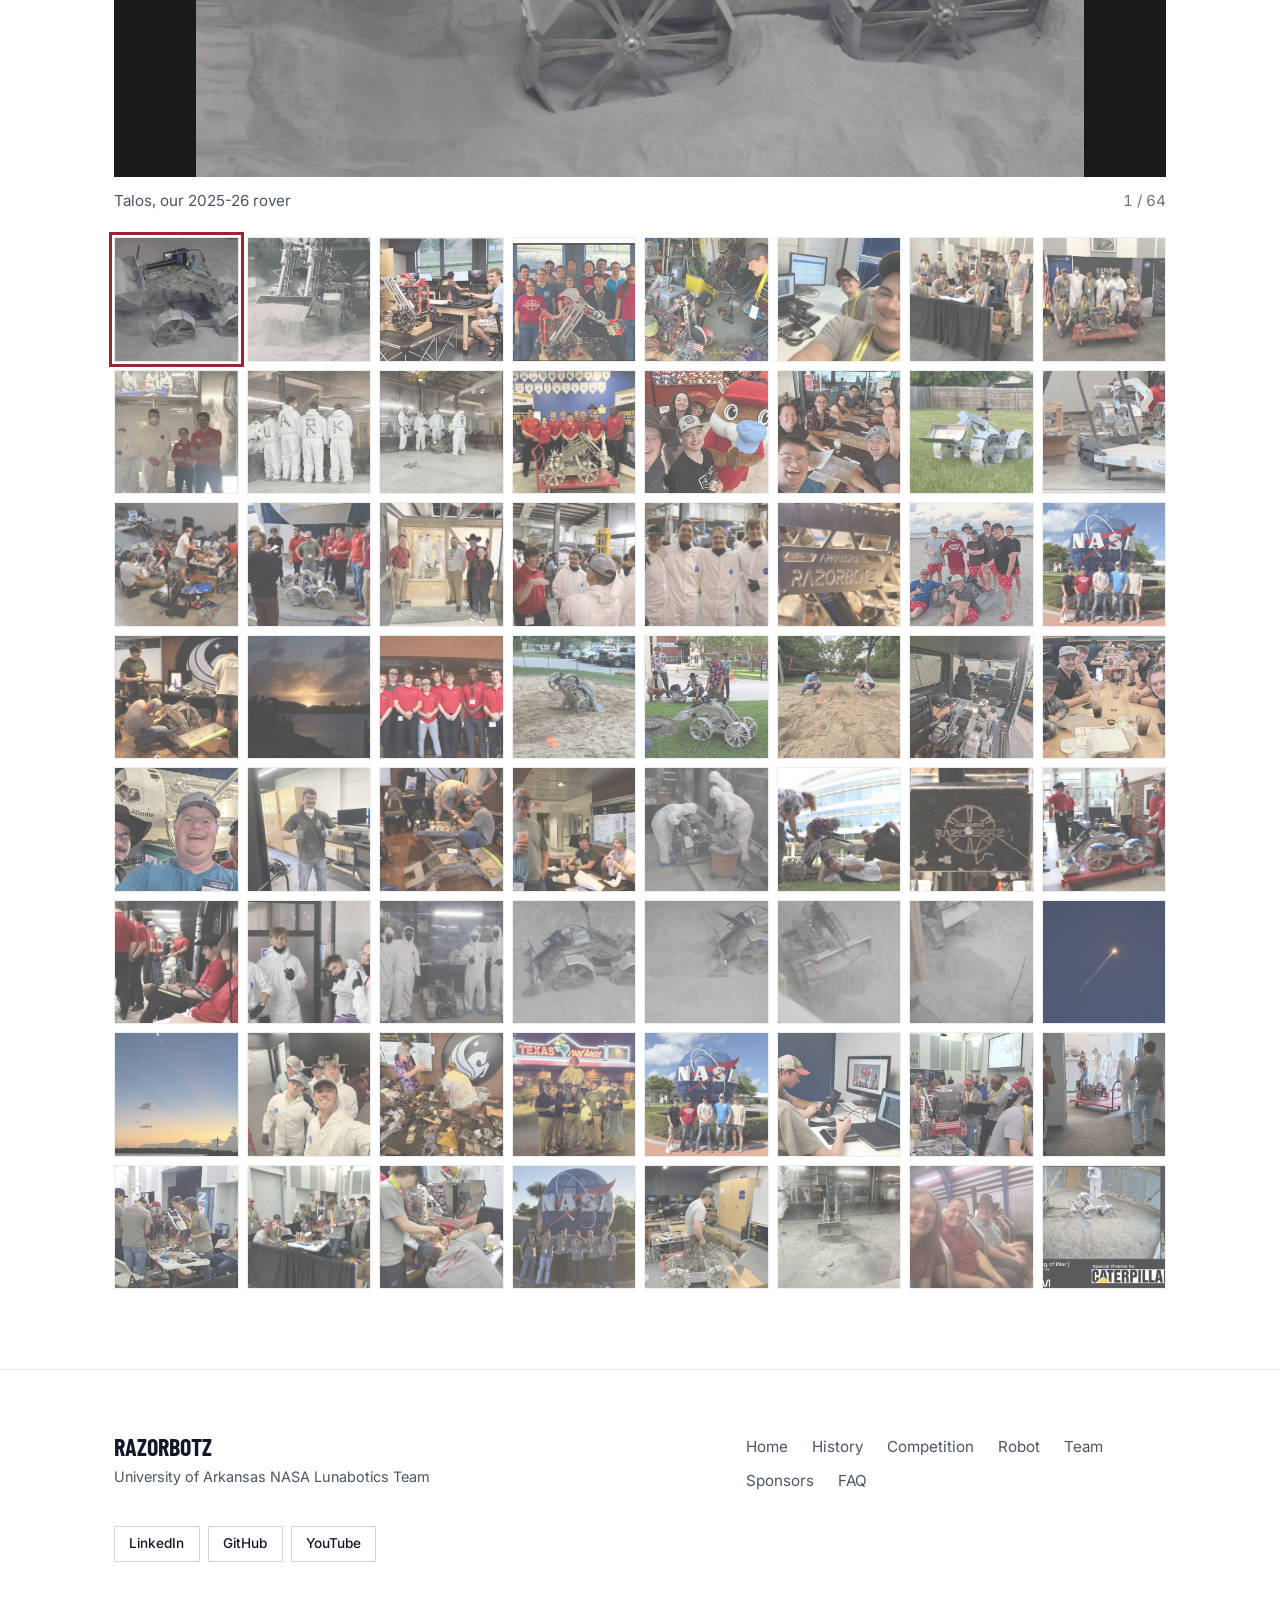
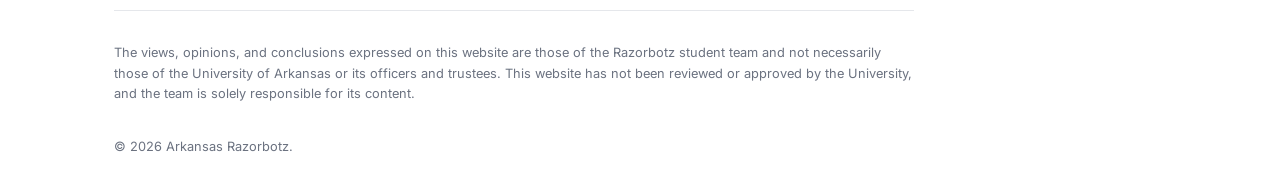
==== commit e0302ffe: "Fixed the image grid issue, Removed duplicate image, Fixed email address in site.js" ====
--- a/index.html
+++ b/index.html
@@ -86,8 +86,7 @@
             <a href="team.html" class="btn btn-outline">Meet the Team</a>
           </div>
         </div>
-          <div class="video-embed"><iframe width="1337" height="752" src="https://www.youtube.com/embed/yz_HrQ0lY8k?list=PLEdO1D87PaRg12RWjT38v-Yv5d9xw9Hot&start=10230" title="UCF Lunabotics Qualifiers 2026 Competition Runs (May 17th)" frameborder="0" allow="accelerometer; autoplay; clipboard-write; encrypted-media; gyroscope; picture-in-picture; web-share" referrerpolicy="strict-origin-when-cross-origin" allowfullscreen title="Razorbotz 2026 Competition Run"></iframe></div>
-        </div>
+          <div class="video-embed"><iframe width="1337" height="752" src="https://www.youtube.com/embed/yz_HrQ0lY8k?list=PLEdO1D87PaRg12RWjT38v-Yv5d9xw9Hot&start=10230" frameborder="0" allow="accelerometer; autoplay; clipboard-write; encrypted-media; gyroscope; picture-in-picture; web-share" referrerpolicy="strict-origin-when-cross-origin" allowfullscreen title="Razorbotz 2026 Competition Run"></iframe></div>
       </div>
     </section>
 
@@ -196,7 +195,6 @@
         <h2 class="section-title">Gallery</h2>
         <div class="gallery" data-gallery data-thumbs="assets/img/thumbs/">
           <div class="gallery-grid">
-            <div class="gallery-grid">
               <img src="assets/img/Talos.JPG" alt="Talos, our 2025-26 rover" loading="lazy">
               <img src="assets/img/Sierra_Mk1.PNG" alt="Sierra Mk1 rover" loading="lazy">
 
@@ -211,8 +209,7 @@
               <img src="assets/img/2022_Team.JPG" alt="The 2022 team" loading="lazy">
 
               <!-- 2024 -->
-              <img src="assets/img/2024_Initial_Group.jpg" alt="The 2024 team at the start of the season" loading="lazy">
-              <img src="assets/img/2024_Initial_Group_2.jpg" alt="Another early-season 2024 group photo" loading="lazy">
+              <img src="assets/img/2024_Initial_Group_2.jpg" alt="The 2024 team at the start of the season" loading="lazy">
               <img src="assets/img/2024_Team_Arena.jpg" alt="The 2024 team at the competition arena" loading="lazy">
               <img src="assets/img/2024_Team_Arena_2.jpg" alt="The 2024 team beside the arena" loading="lazy">
               <img src="assets/img/2024_Team.jpg" alt="The 2024 team" loading="lazy">
@@ -272,7 +269,6 @@
               <img src="assets/img/2024_Misc_2.JPG" alt="Razorbotz photo" loading="lazy">
               <img src="assets/img/2024_Misc_3.JPG" alt="Razorbotz photo" loading="lazy">
               <img src="assets/img/2025_Flipped.PNG" alt="Razorbotz photo" loading="lazy">
-            </div>
           </div>
         </div>
       </div>
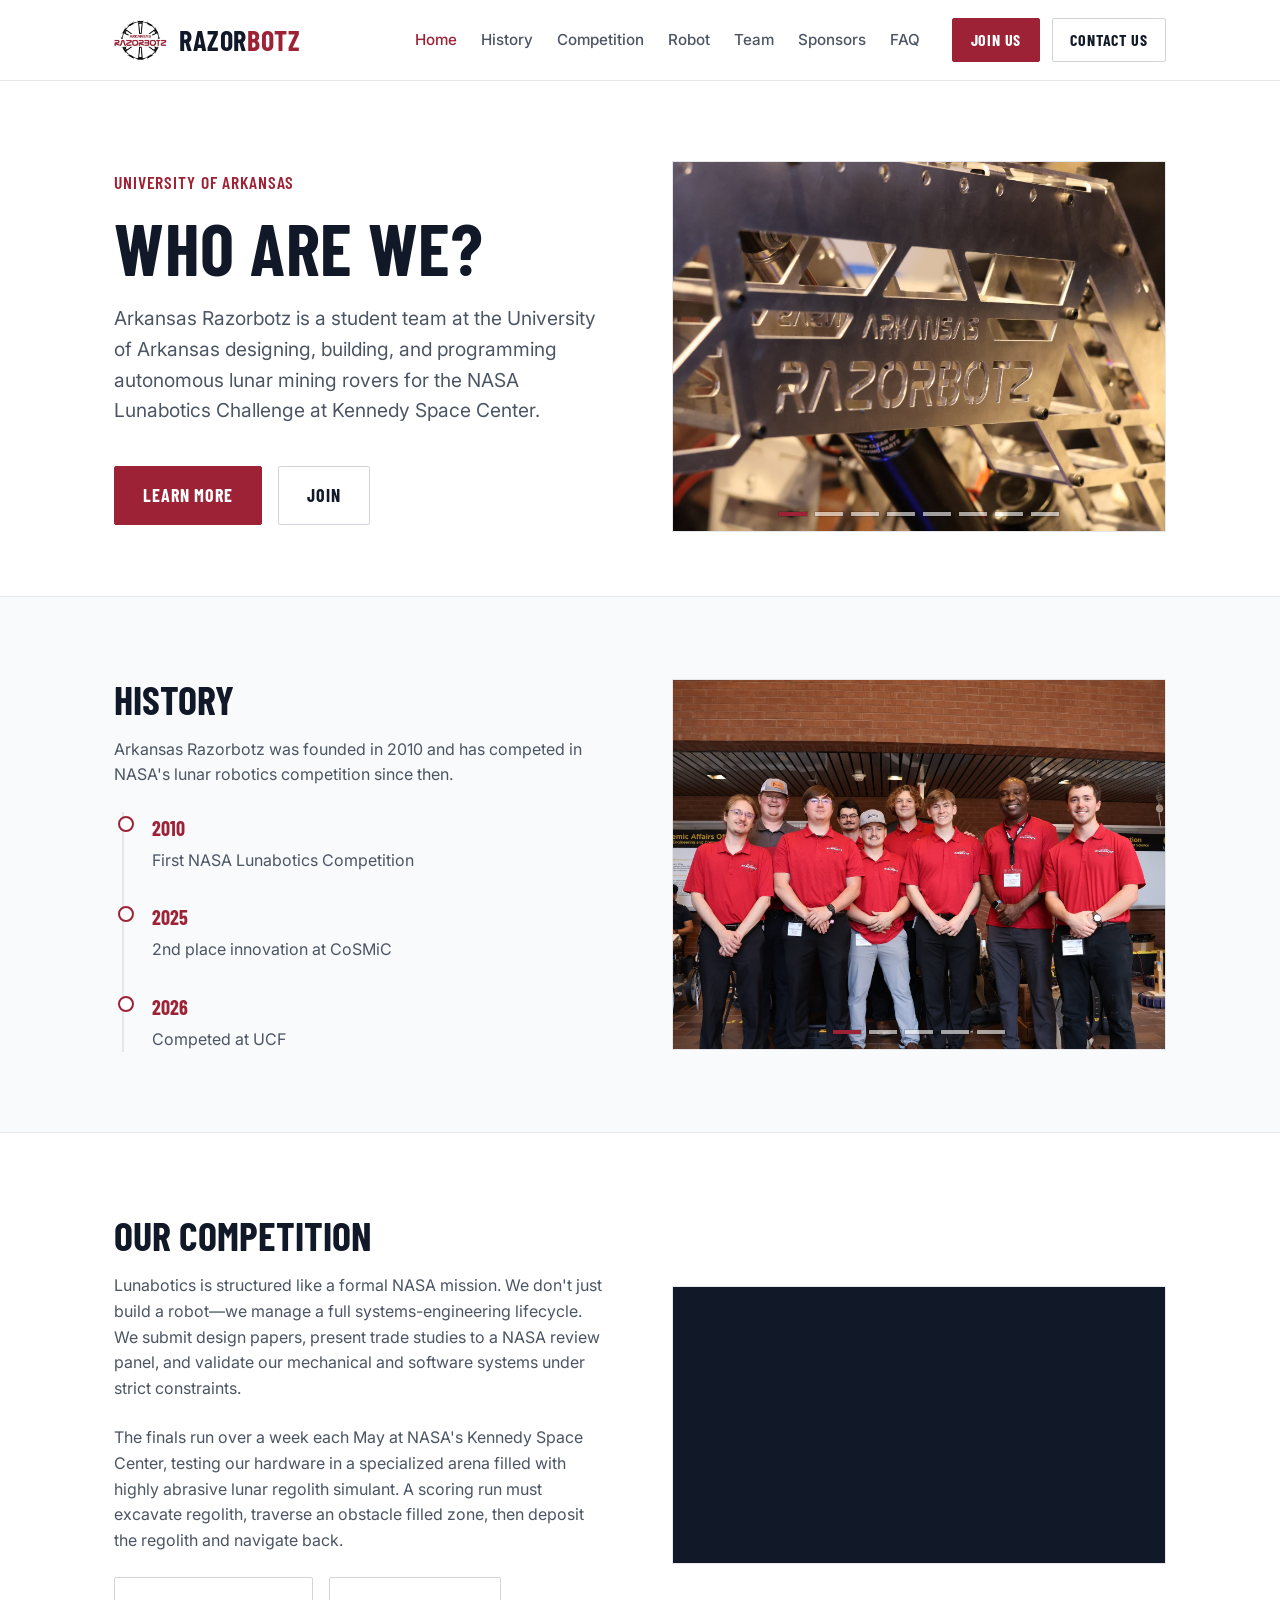
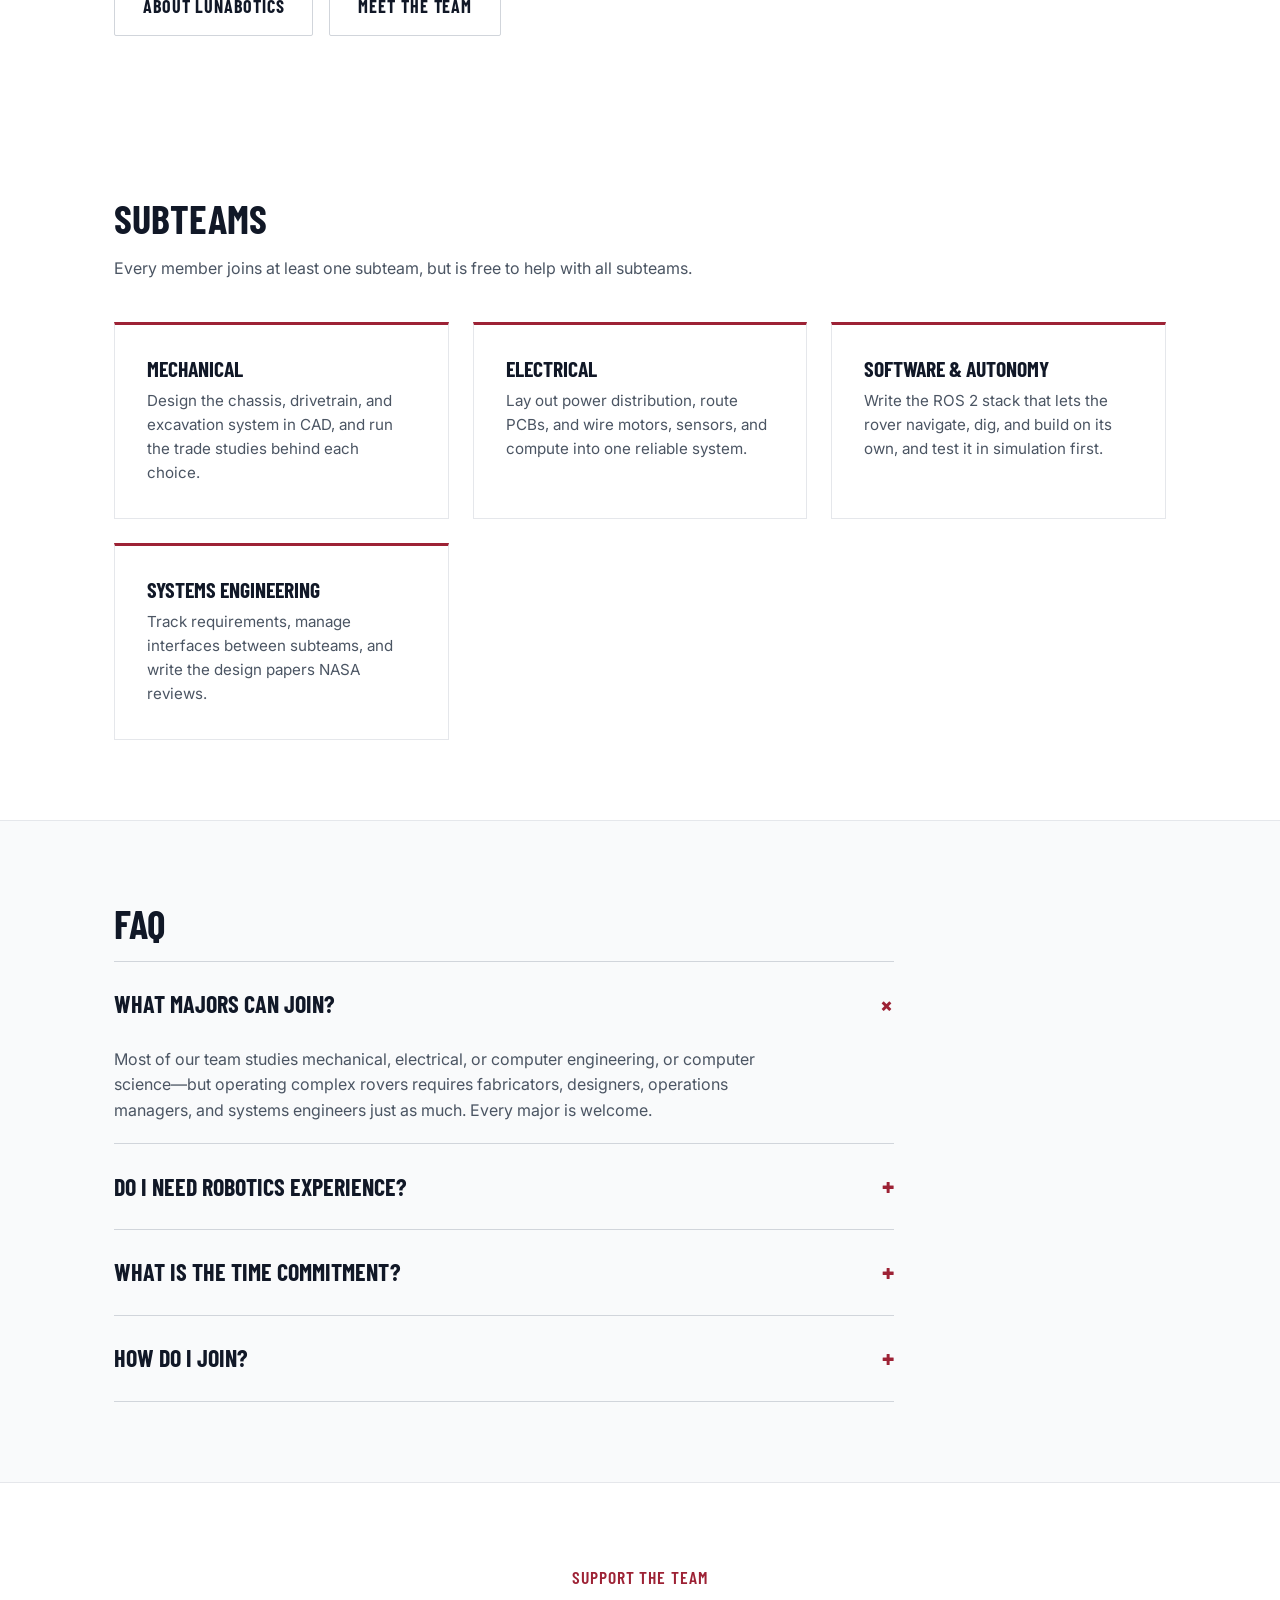
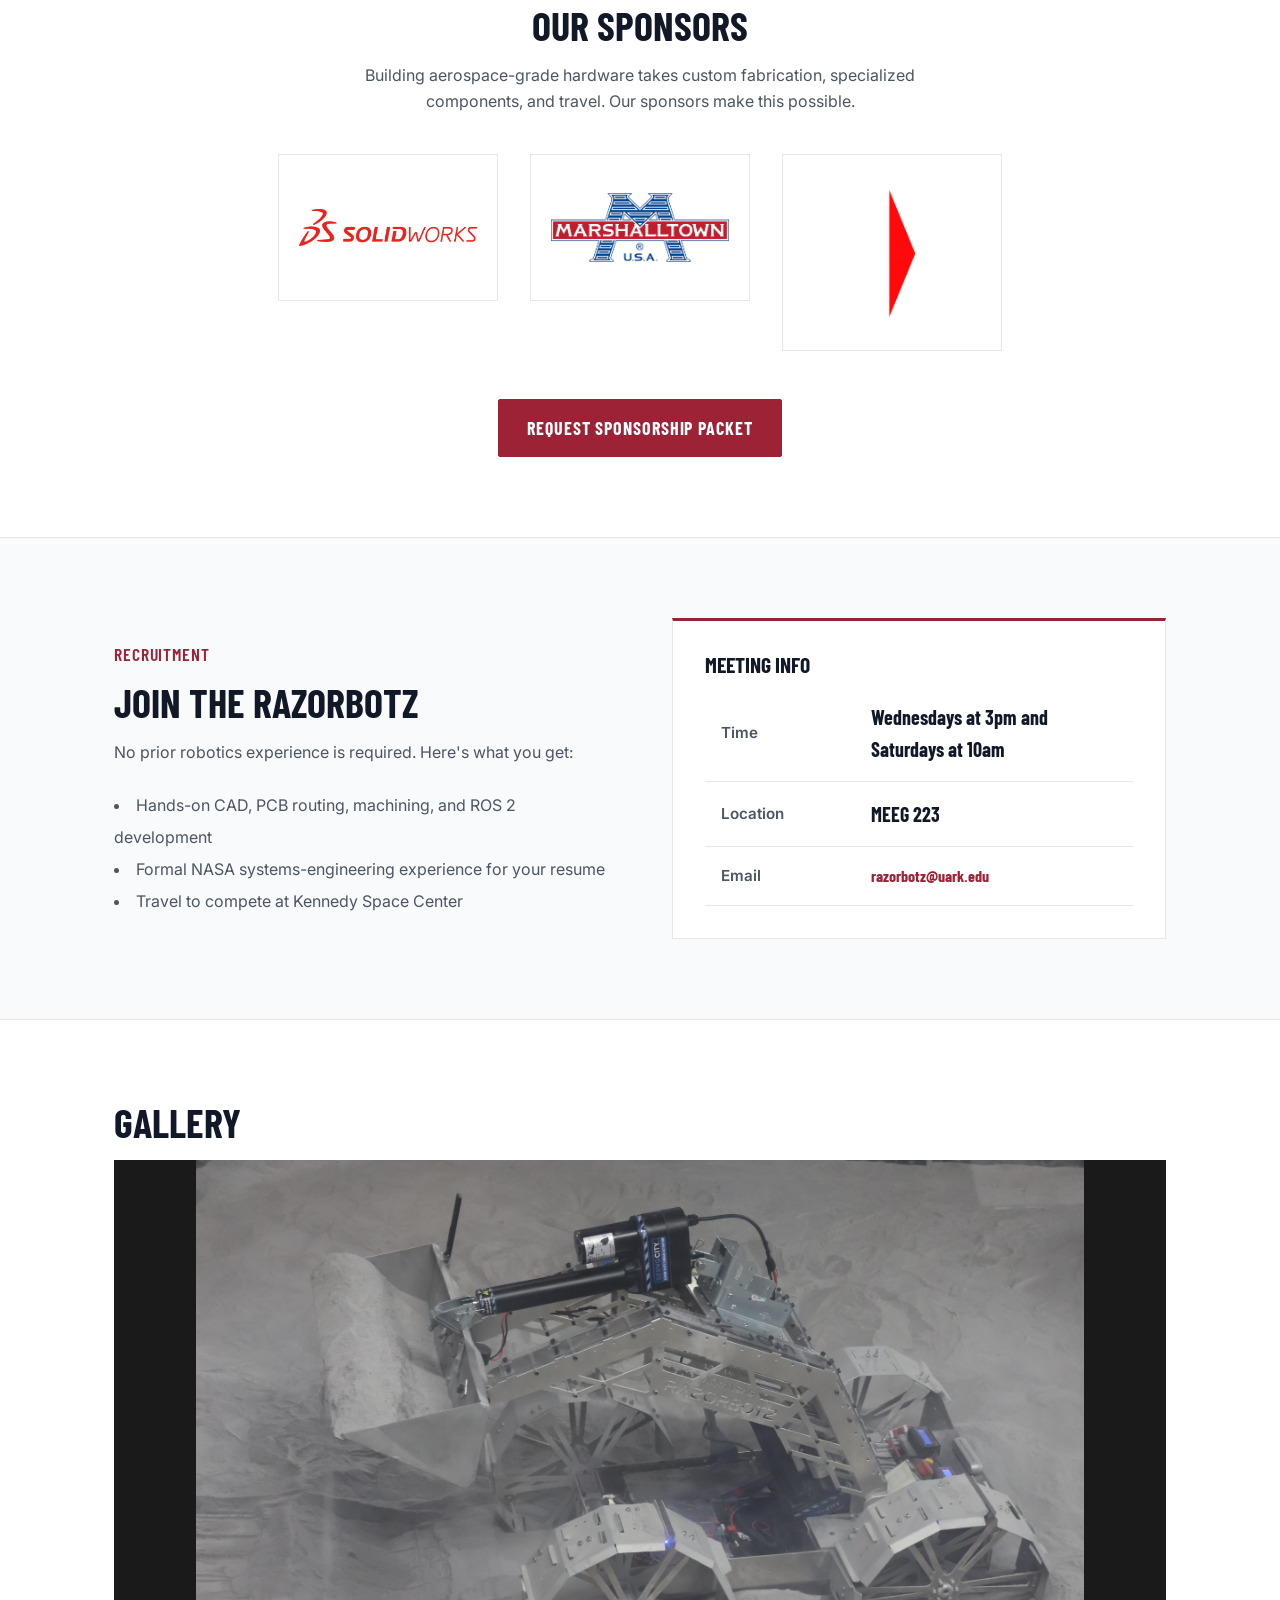
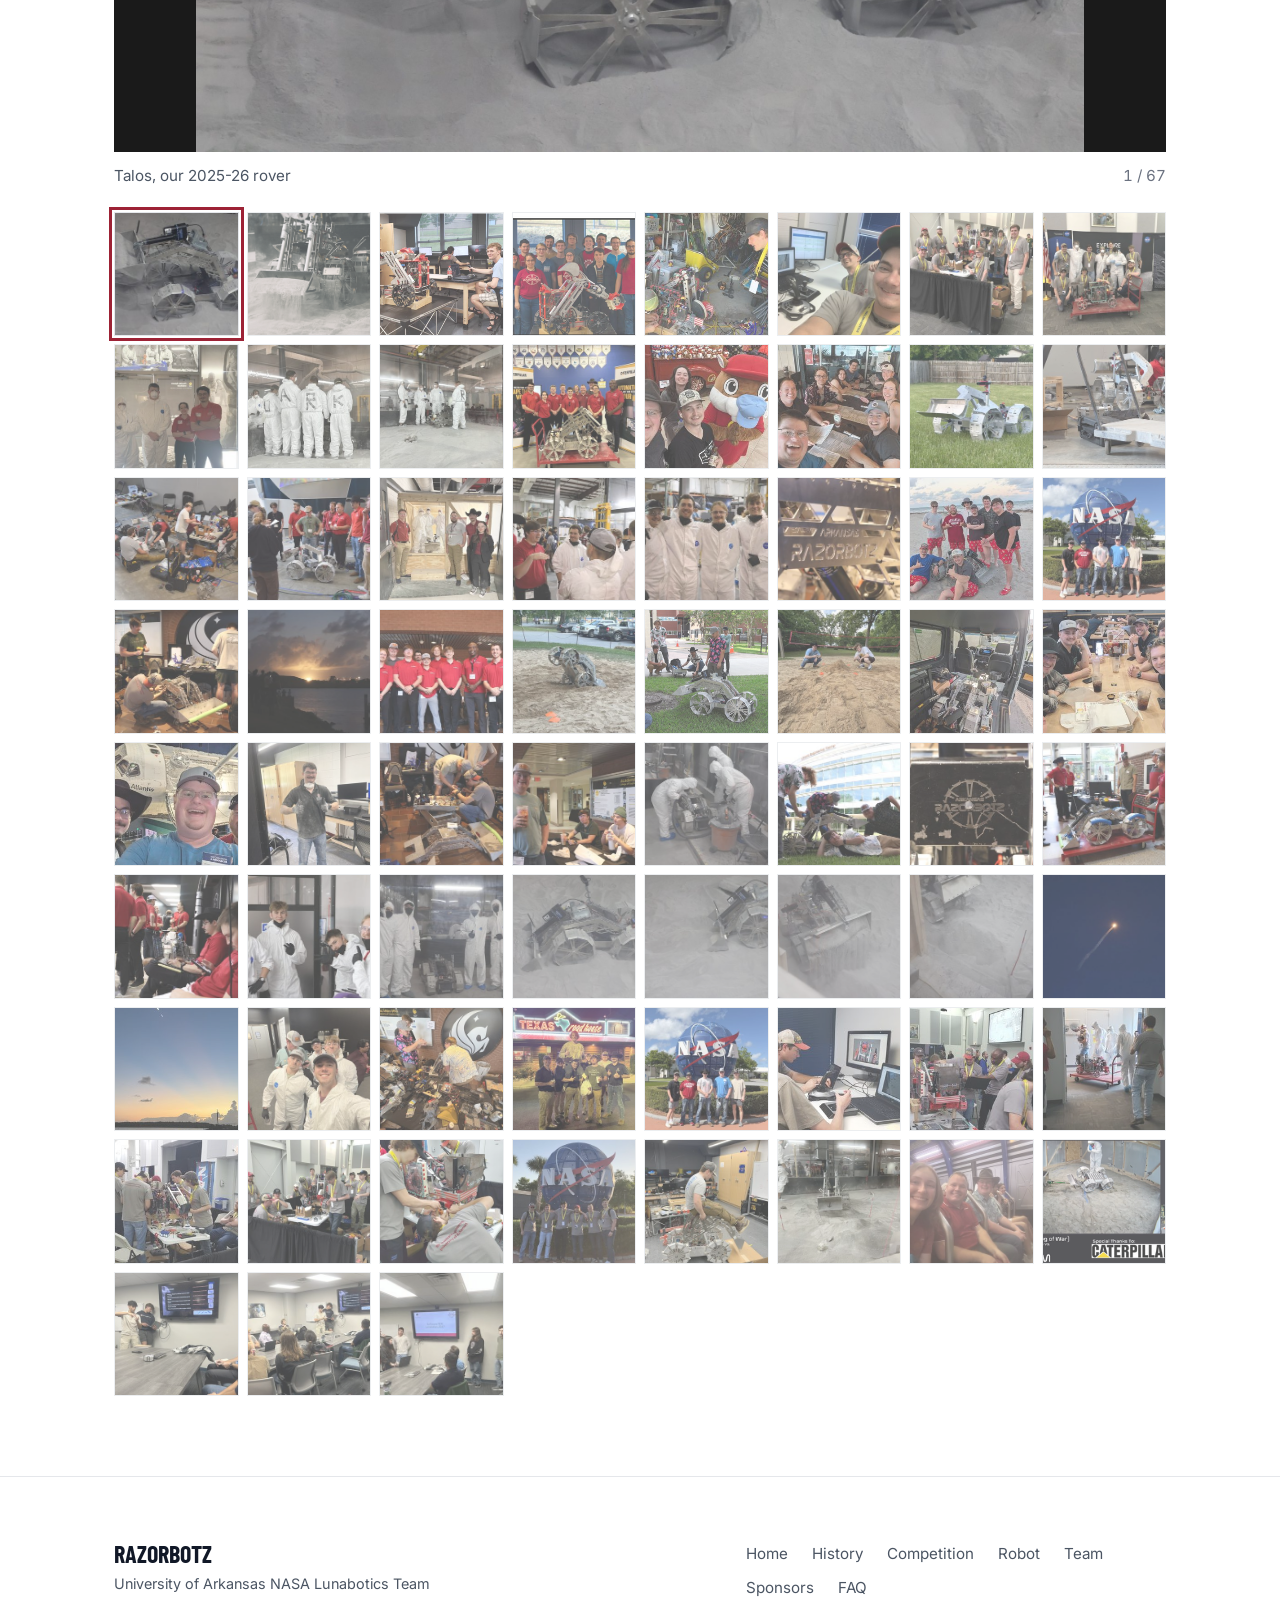
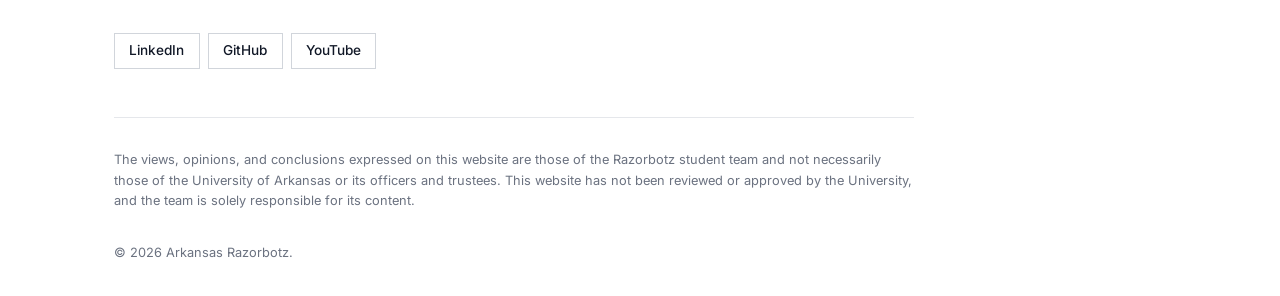
==== commit f65647a4: "Added 2026-2027 PDR Images" ====
--- a/index.html
+++ b/index.html
@@ -94,7 +94,7 @@
     <section id="subteams" class="section">
       <div class="container">
         <h2 class="section-title">Subteams</h2>
-        <p class="section-intro">Every member joins a subteam. [Edit these to match how your team is actually organized.]</p>
+        <p class="section-intro">Every member joins at least one subteam, but is free to help with all subteams.</p>
         <div class="grid-3">
           <div class="card">
             <h3 class="card-title">Mechanical</h3>
@@ -258,6 +258,7 @@
               <img src="assets/img/2026_Misc_7.JPG" alt="Razorbotz photo" loading="lazy">
               <img src="assets/img/2026_Misc_8.JPG" alt="Razorbotz photo" loading="lazy">
               <img src="assets/img/2026_NASA_2.JPG" alt="Razorbotz photo" loading="lazy">
+
               <img src="assets/img/2022_MC_2.JPG" alt="Razorbotz photo" loading="lazy">
               <img src="assets/img/2022_Misc.JPG" alt="Razorbotz photo" loading="lazy">
               <img src="assets/img/2022_Misc_2.JPG" alt="Razorbotz photo" loading="lazy">
@@ -265,10 +266,16 @@
               <img src="assets/img/2022_Misc_4.JPG" alt="Razorbotz photo" loading="lazy">
               <img src="assets/img/2022_Misc_5.JPG" alt="Razorbotz photo" loading="lazy">
               <img src="assets/img/2022_Misc_6.JPG" alt="Razorbotz photo" loading="lazy">
+
               <img src="assets/img/2024_Misc.JPG" alt="Razorbotz photo" loading="lazy">
               <img src="assets/img/2024_Misc_2.JPG" alt="Razorbotz photo" loading="lazy">
               <img src="assets/img/2024_Misc_3.JPG" alt="Razorbotz photo" loading="lazy">
+
               <img src="assets/img/2025_Flipped.PNG" alt="Razorbotz photo" loading="lazy">
+
+              <img src="assets/img/2026_PDR_1.jpg" alt="Razorbotz photo" loading="lazy">
+              <img src="assets/img/2026_PDR_2.jpg" alt="Razorbotz photo" loading="lazy">
+              <img src="assets/img/2026_PDR_3.jpg" alt="Razorbotz photo" loading="lazy">
           </div>
         </div>
       </div>
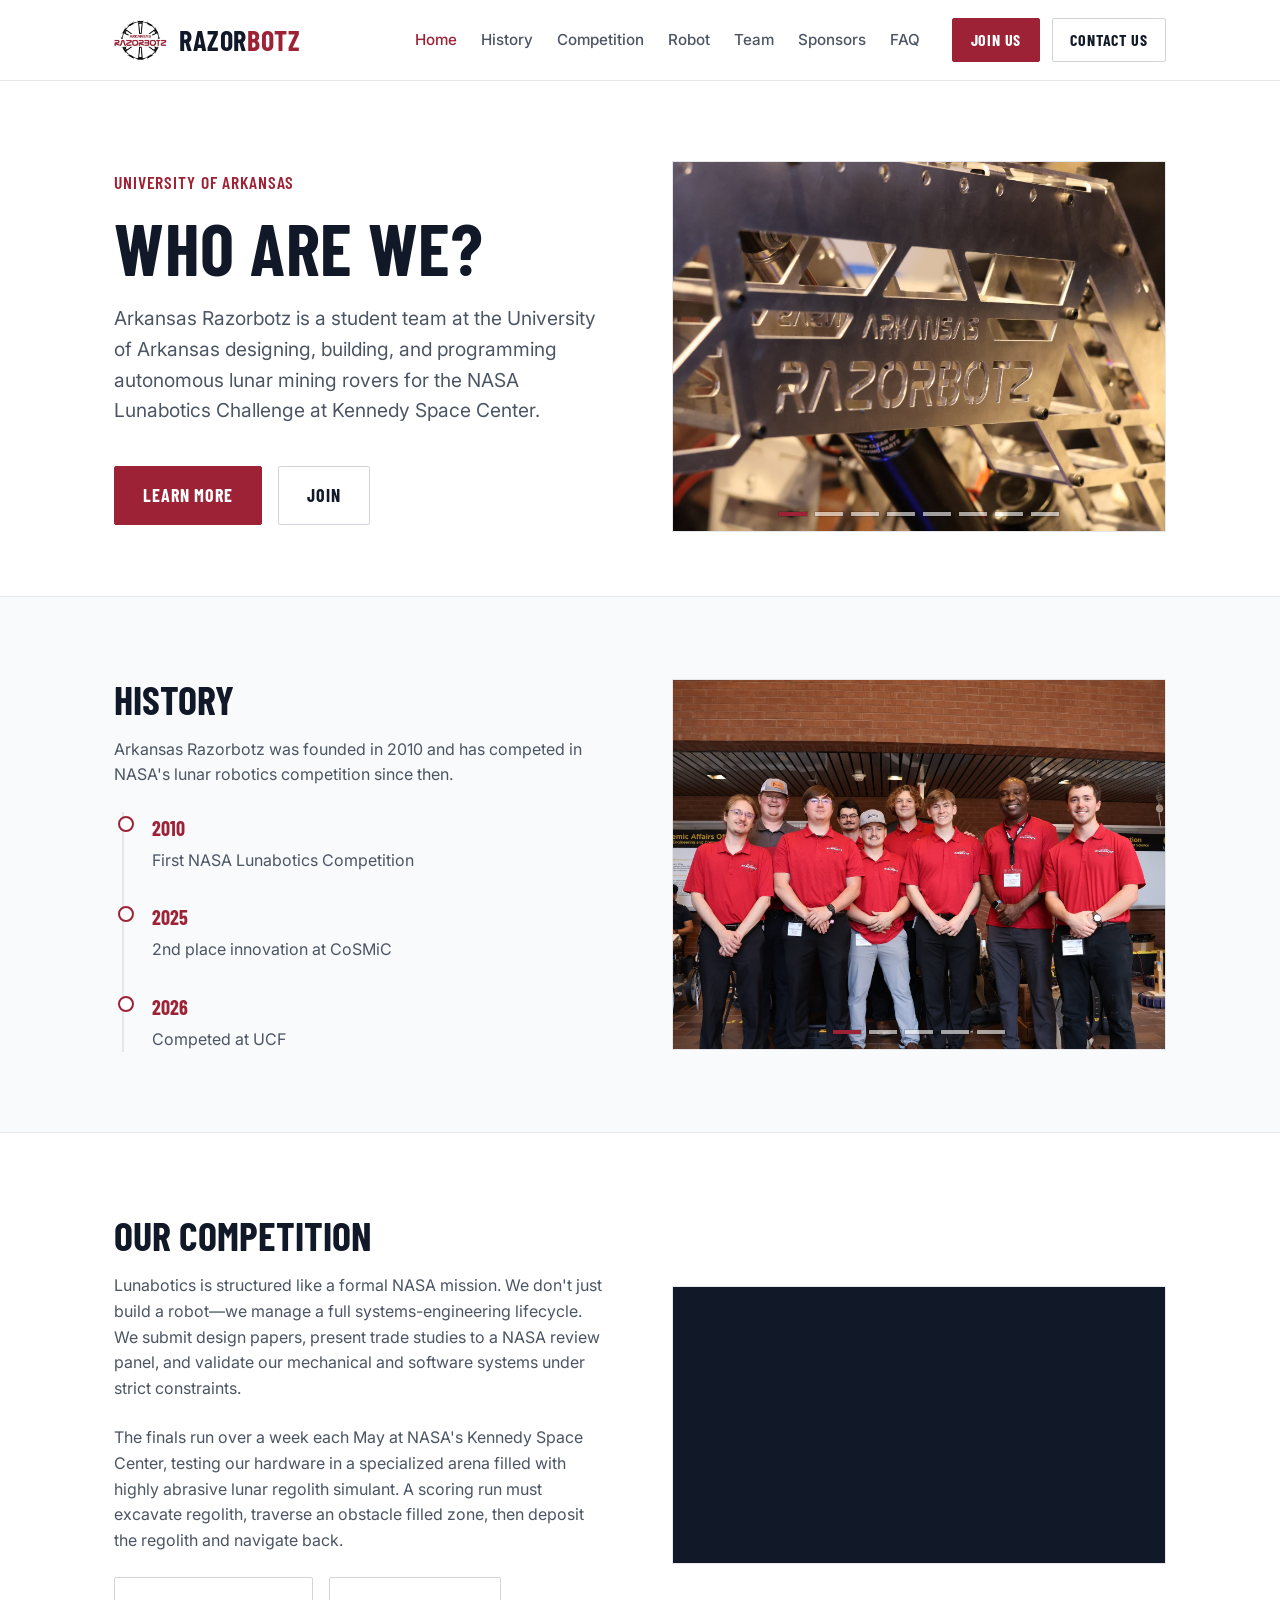
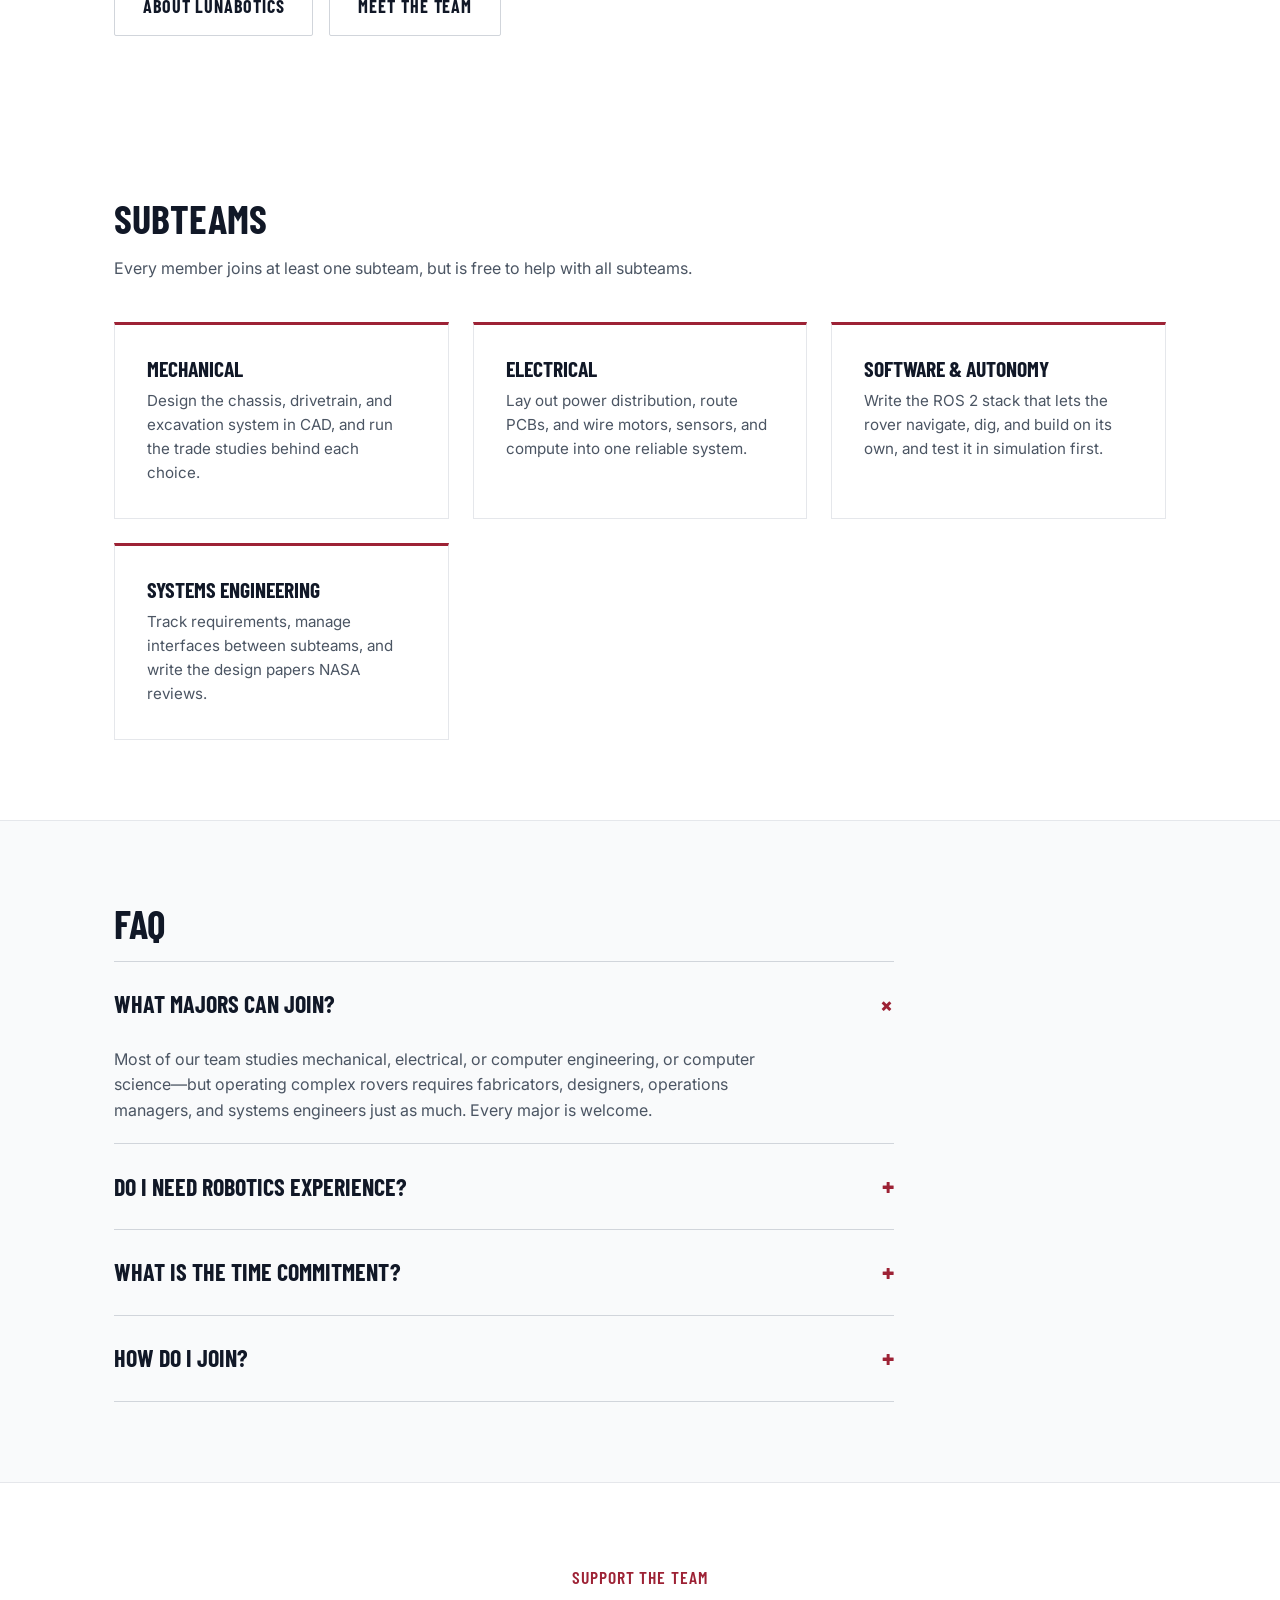
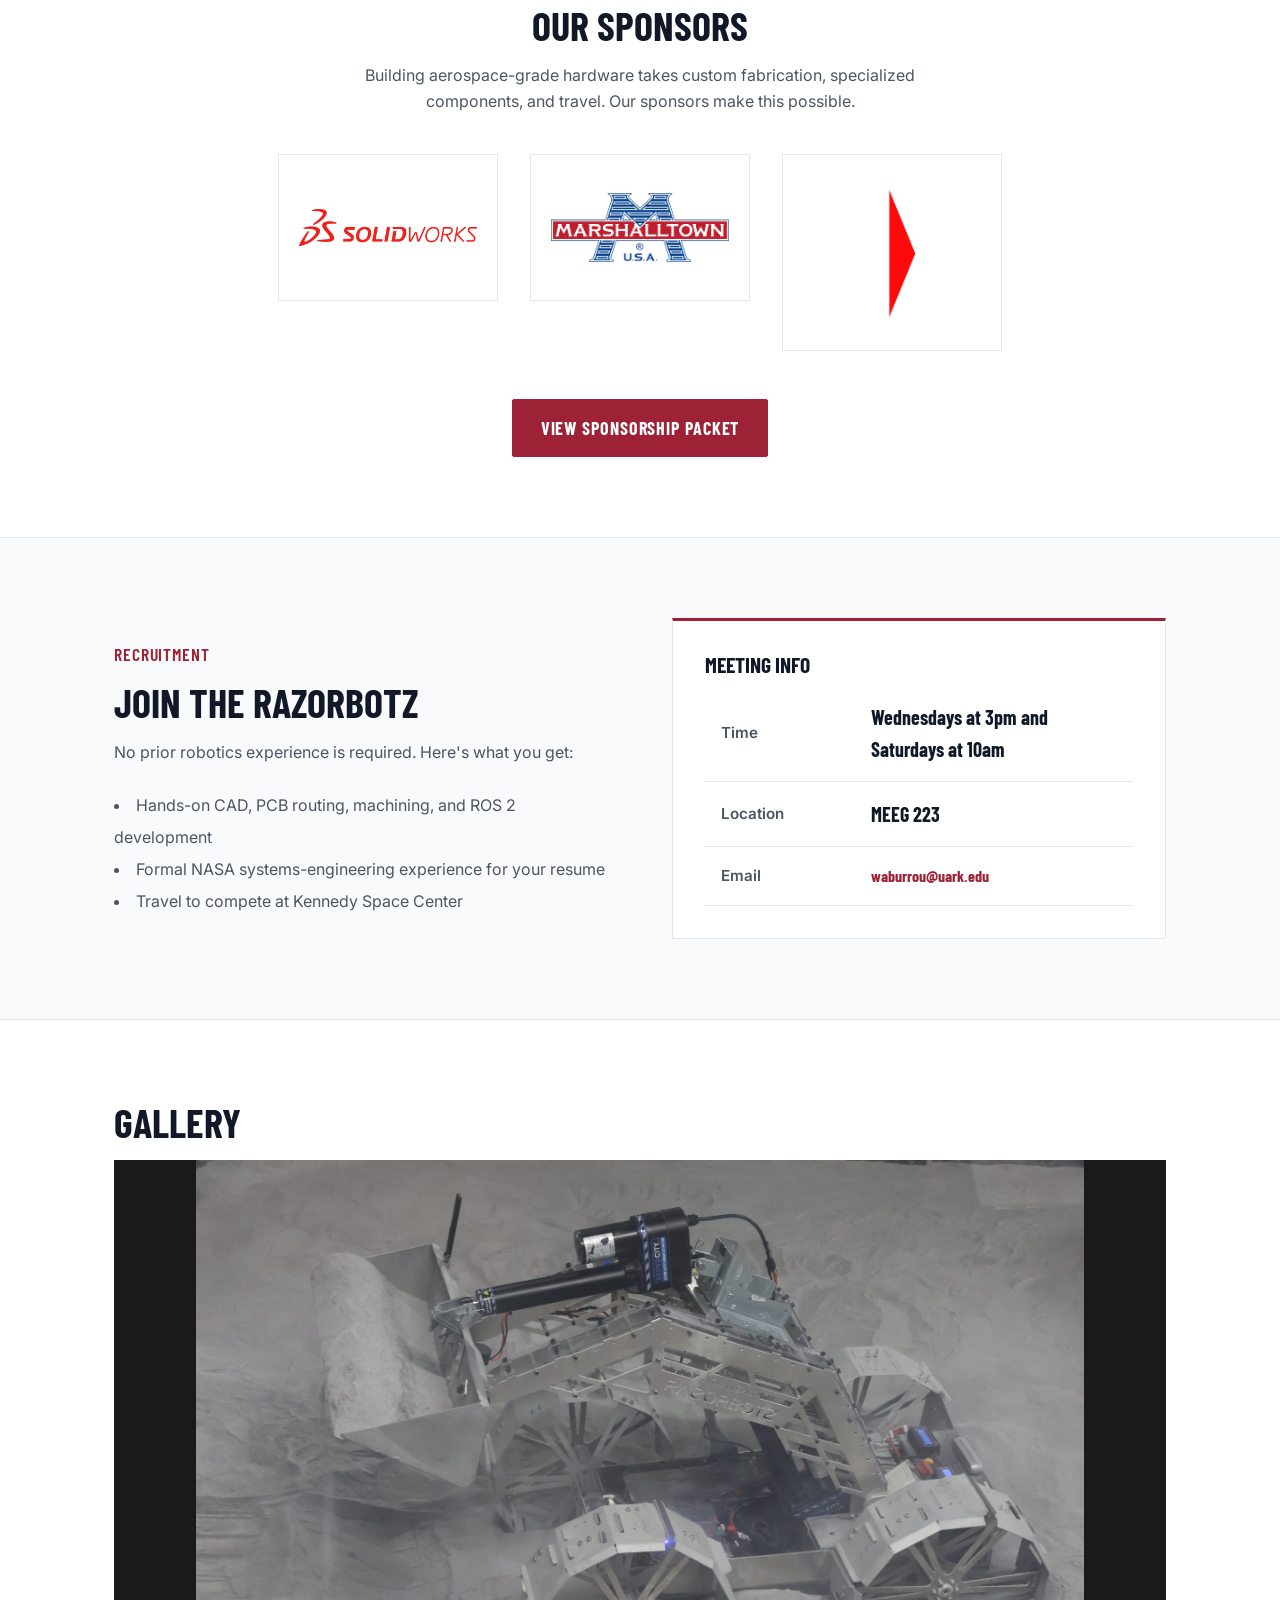
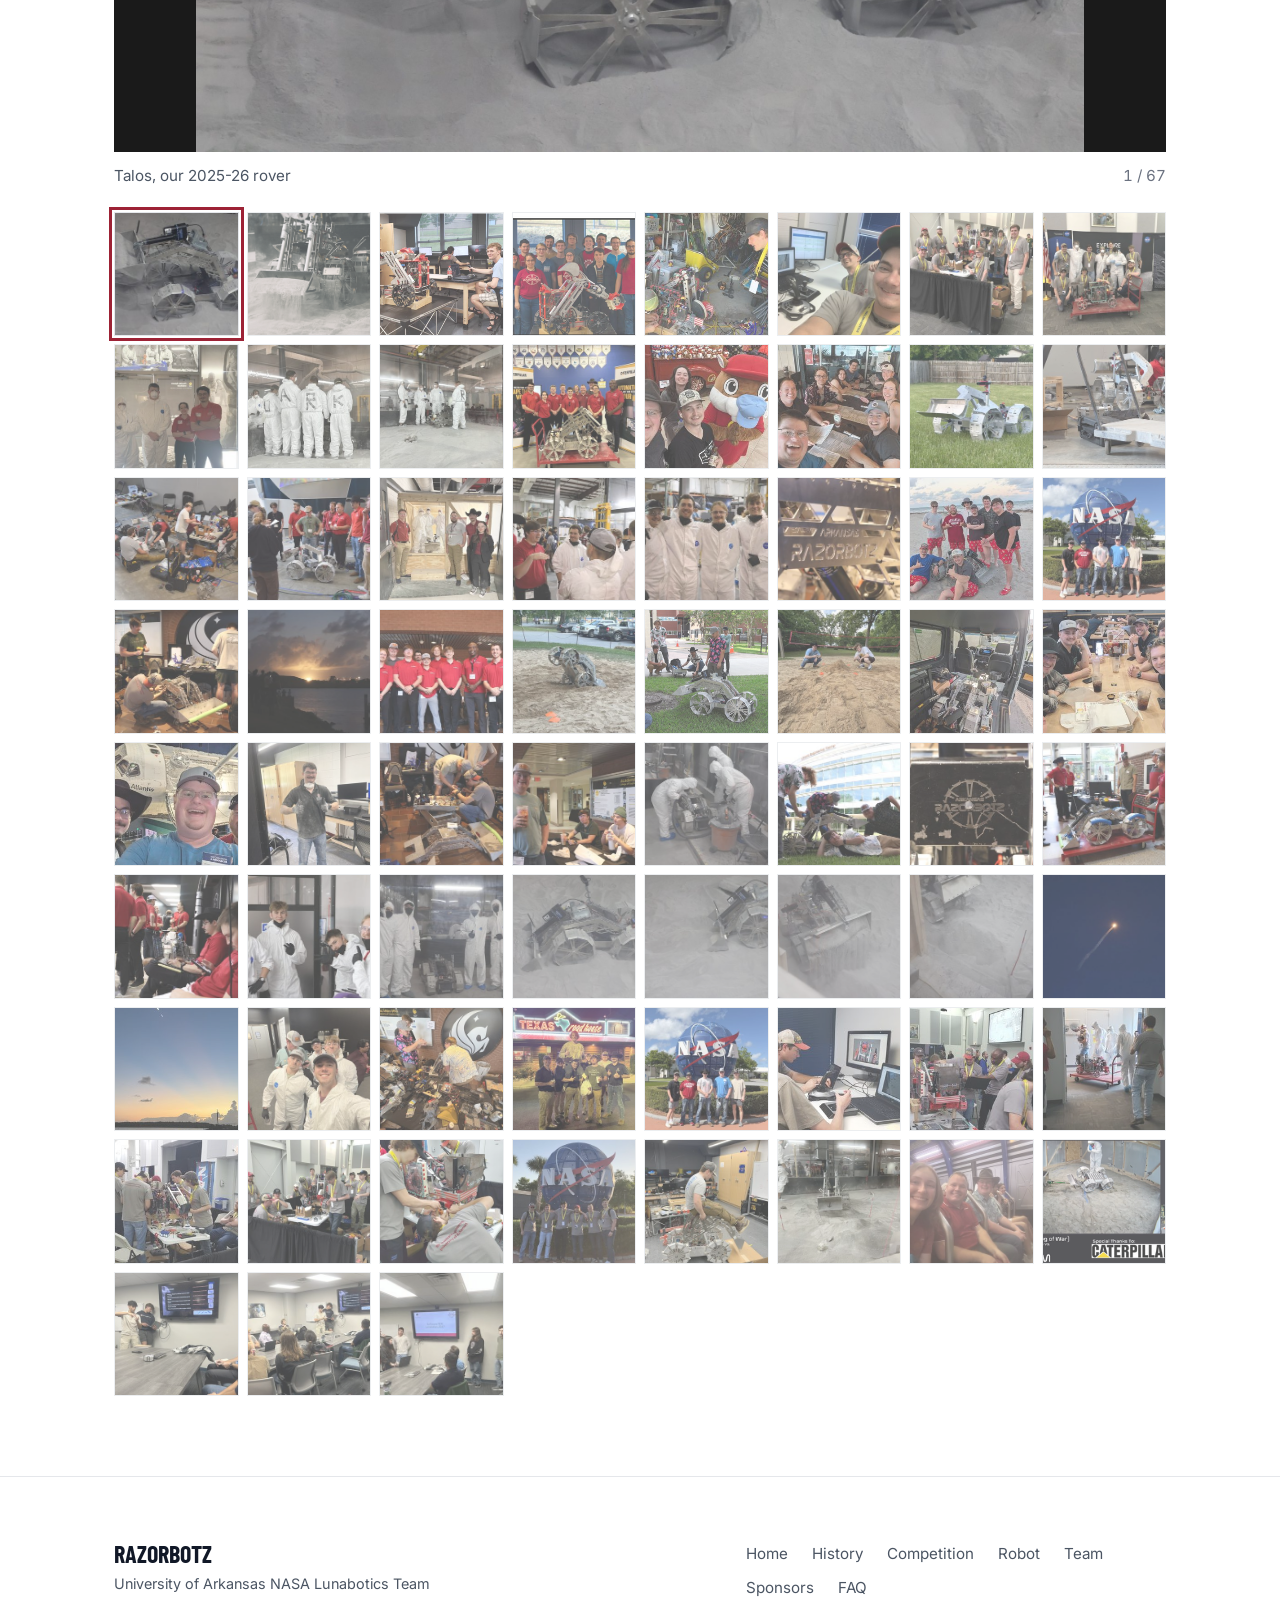
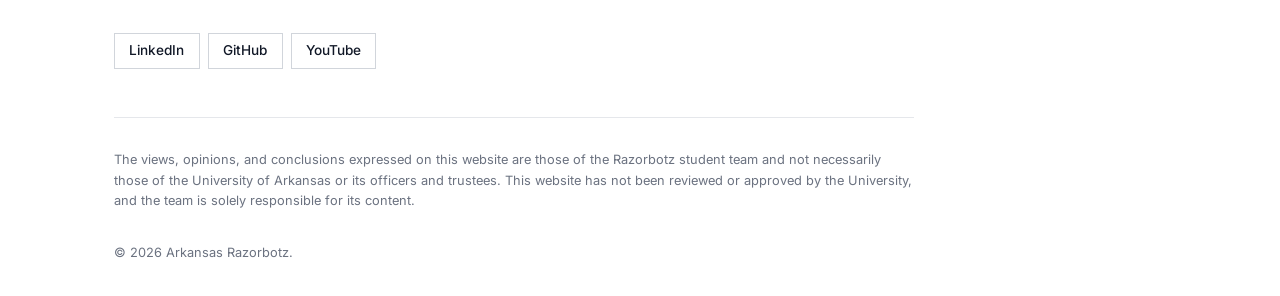
==== commit e452077e: "Added Sponsor Packet" ====
--- a/index.html
+++ b/index.html
@@ -135,7 +135,7 @@
           </details>
           <details class="faq-item">
             <summary>How do I join?</summary>
-            <p>Come to a meeting—times and location are listed <a href="#join">below</a>—or email us at <a href="mailto:waburrou@uark.edu">razorbotz@uark.edu</a>.</p>
+            <p>Come to a meeting—times and location are listed <a href="#join">below</a>—or email us at <a href="mailto:waburrou@uark.edu">waburrou@uark.edu</a>.</p>
           </details>
         </div>
       </div>
@@ -161,7 +161,7 @@
           <!--<div class="sponsor-logo sponsor-empty">Your logo here</div>-->
         </div>
 
-        <a href="mailto:waburrou@uark.edu?subject=Razorbotz%20Sponsorship" class="btn btn-primary">Request Sponsorship Packet</a>
+        <a href="assets/RazorbotzSponsorPacket.pdf" class="btn btn-primary">View Sponsorship Packet</a>
       </div>
     </section>
 
@@ -183,7 +183,7 @@
           <table class="spec-table flush">
             <tr><th>Time</th><td>Wednesdays at 3pm and Saturdays at 10am</td></tr>
             <tr><th>Location</th><td>MEEG 223</td></tr>
-            <tr><th>Email</th><td class="small"><a href="mailto:waburrou@uark.edu">razorbotz@uark.edu</a></td></tr>
+            <tr><th>Email</th><td class="small"><a href="mailto:waburrou@uark.edu">waburrou@uark.edu</a></td></tr>
           </table>
         </div>
       </div>
